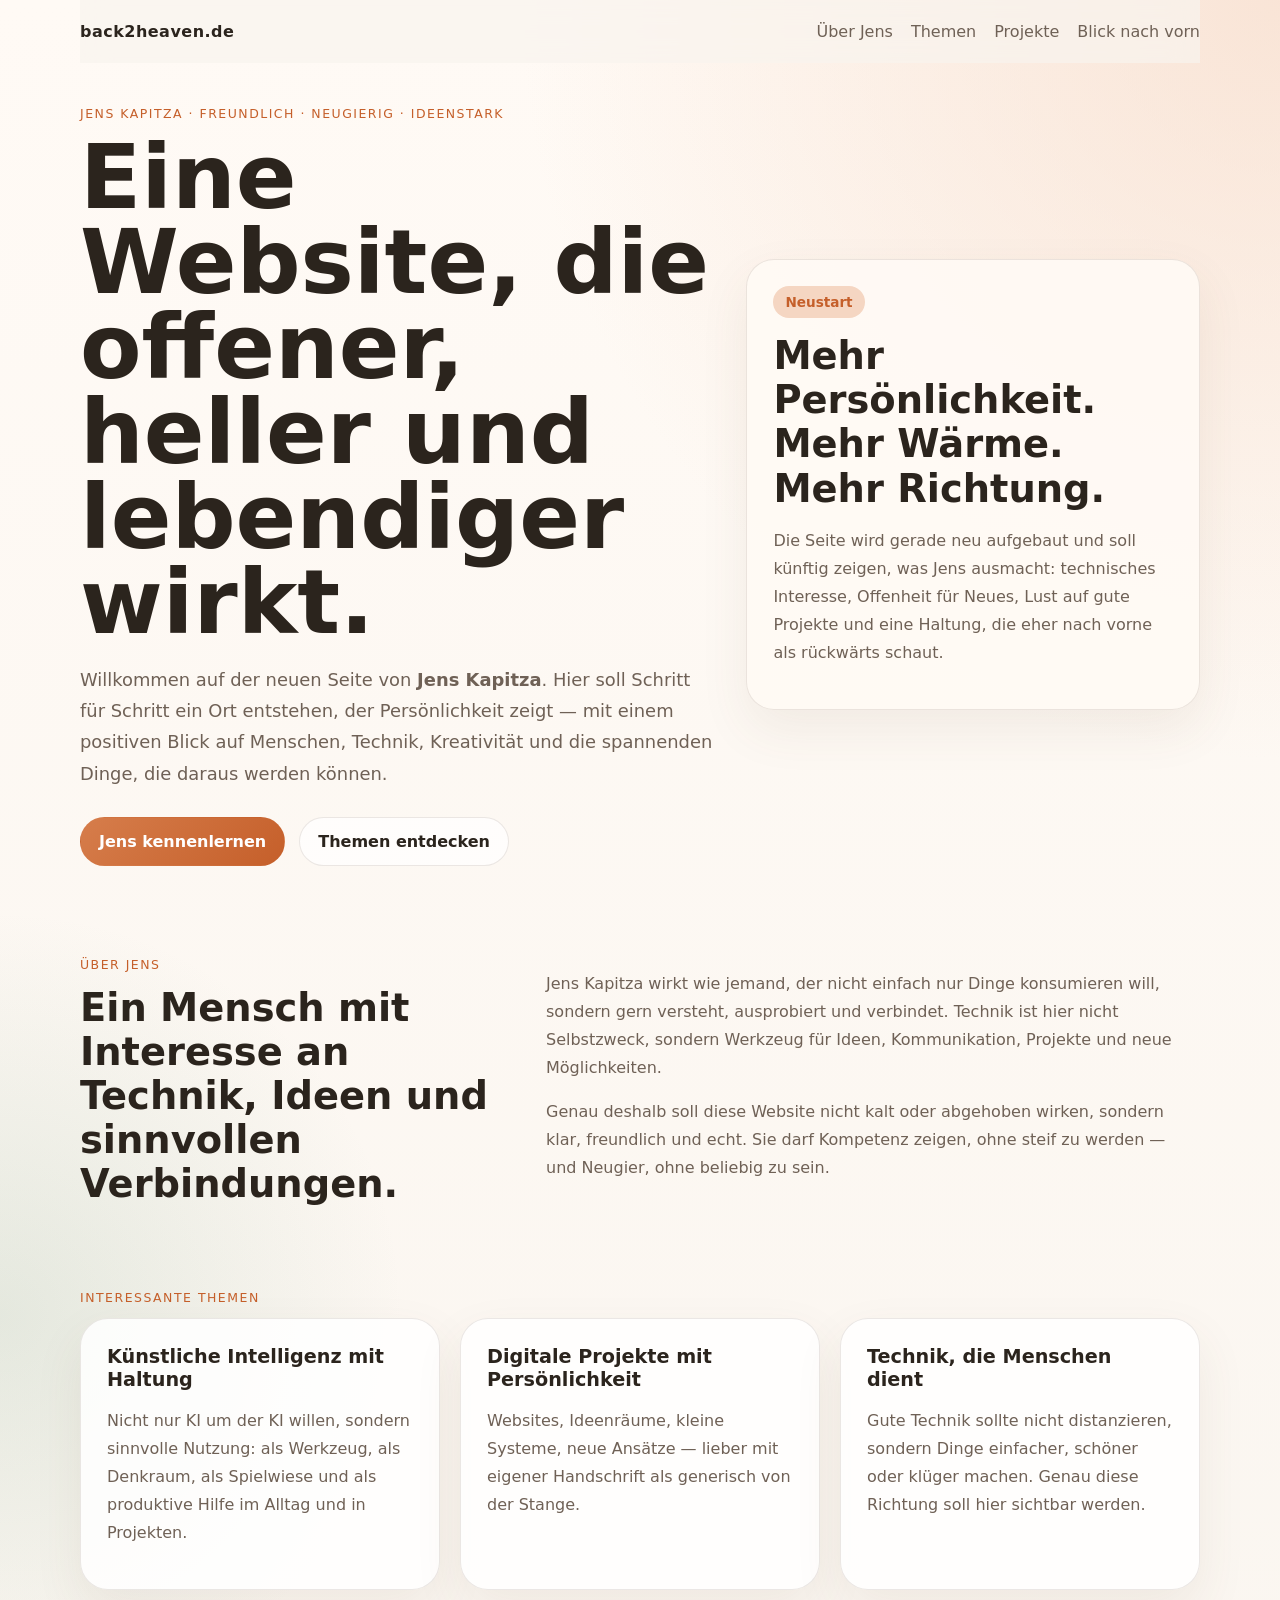
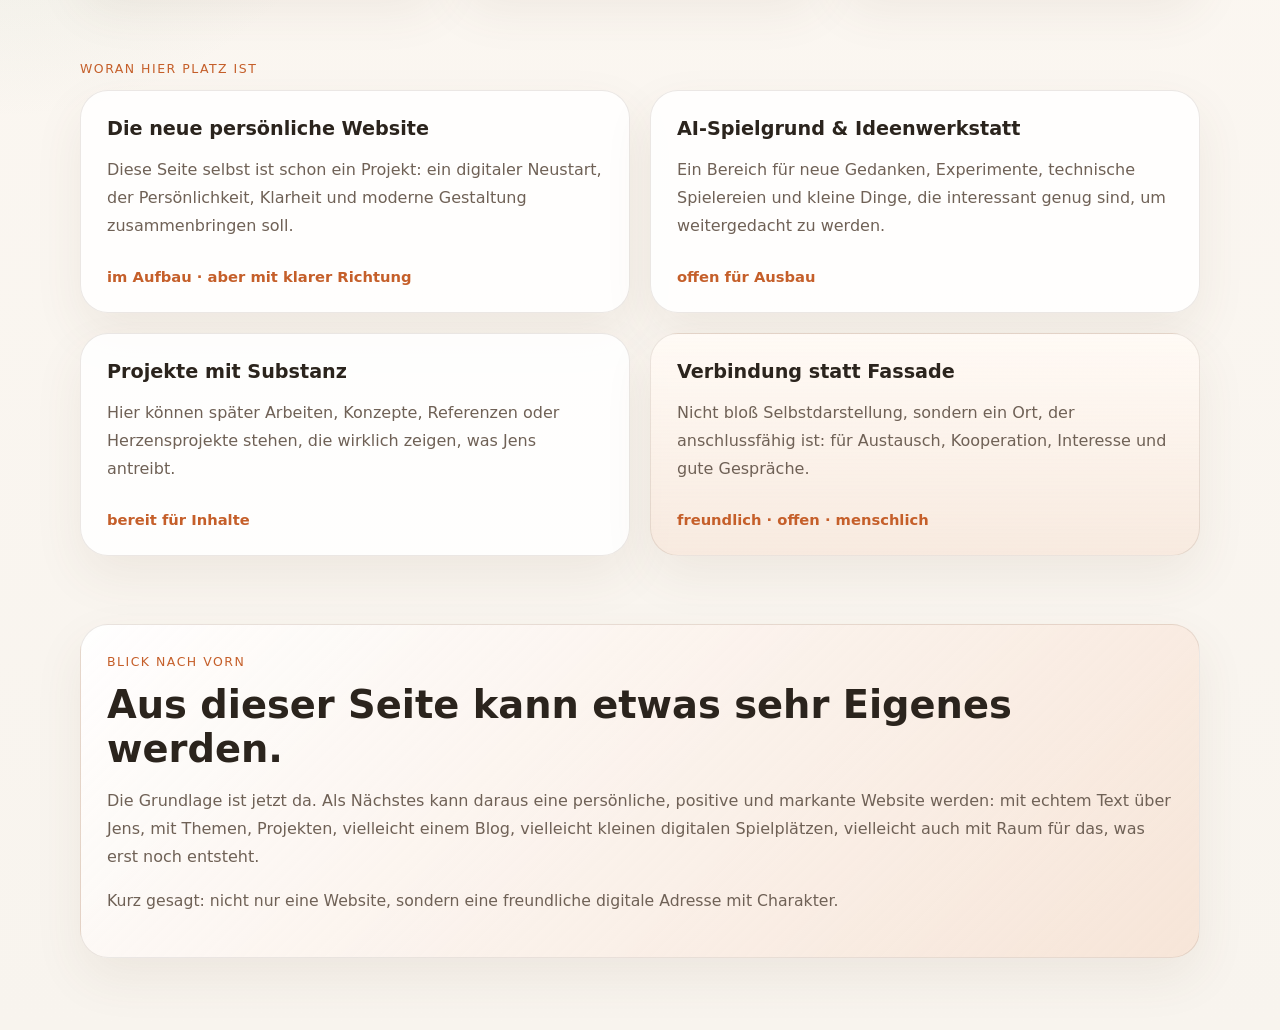
==== index.html @ 02721ba5 "Refine homepage with brighter personal design" ====
<!doctype html>
<html lang="de">
  <head>
    <meta charset="utf-8" />
    <meta name="viewport" content="width=device-width, initial-scale=1" />
    <title>back2heaven.de — Jens Kapitza</title>
    <meta name="description" content="Jens Kapitza — offen für Technik, Menschen, Ideen und Projekte mit Substanz. Eine helle, freundliche neue Website im Aufbau." />
    <meta name="theme-color" content="#f8f4ee" />
    <link rel="stylesheet" href="./styles.css" />
  </head>
  <body>
    <header class="site-header container">
      <a class="brand" href="#top">back2heaven.de</a>
      <nav>
        <a href="#about">Über Jens</a>
        <a href="#topics">Themen</a>
        <a href="#projects">Projekte</a>
        <a href="#vision">Blick nach vorn</a>
      </nav>
    </header>

    <main id="top">
      <section class="hero container">
        <div class="hero-copy">
          <p class="eyebrow">Jens Kapitza · freundlich · neugierig · ideenstark</p>
          <h1>Eine Website, die offener, heller und lebendiger wirkt.</h1>
          <p class="lead">
            Willkommen auf der neuen Seite von <strong>Jens Kapitza</strong>. Hier soll Schritt für Schritt
            ein Ort entstehen, der Persönlichkeit zeigt — mit einem positiven Blick auf Menschen,
            Technik, Kreativität und die spannenden Dinge, die daraus werden können.
          </p>
          <div class="actions">
            <a class="button primary" href="#about">Jens kennenlernen</a>
            <a class="button secondary" href="#topics">Themen entdecken</a>
          </div>
        </div>

        <aside class="hero-card panel">
          <span class="badge">Neustart</span>
          <h2>Mehr Persönlichkeit. Mehr Wärme. Mehr Richtung.</h2>
          <p>
            Die Seite wird gerade neu aufgebaut und soll künftig zeigen, was Jens ausmacht:
            technisches Interesse, Offenheit für Neues, Lust auf gute Projekte und eine Haltung,
            die eher nach vorne als rückwärts schaut.
          </p>
        </aside>
      </section>

      <section id="about" class="container section two-col intro">
        <div>
          <p class="section-label">Über Jens</p>
          <h2>Ein Mensch mit Interesse an Technik, Ideen und sinnvollen Verbindungen.</h2>
        </div>
        <div>
          <p>
            Jens Kapitza wirkt wie jemand, der nicht einfach nur Dinge konsumieren will, sondern gern versteht,
            ausprobiert und verbindet. Technik ist hier nicht Selbstzweck, sondern Werkzeug für Ideen,
            Kommunikation, Projekte und neue Möglichkeiten.
          </p>
          <p>
            Genau deshalb soll diese Website nicht kalt oder abgehoben wirken, sondern klar, freundlich und echt.
            Sie darf Kompetenz zeigen, ohne steif zu werden — und Neugier, ohne beliebig zu sein.
          </p>
        </div>
      </section>

      <section id="topics" class="container section">
        <p class="section-label">Interessante Themen</p>
        <div class="grid cards-3">
          <article class="panel">
            <h3>Künstliche Intelligenz mit Haltung</h3>
            <p>
              Nicht nur KI um der KI willen, sondern sinnvolle Nutzung: als Werkzeug, als Denkraum,
              als Spielwiese und als produktive Hilfe im Alltag und in Projekten.
            </p>
          </article>
          <article class="panel">
            <h3>Digitale Projekte mit Persönlichkeit</h3>
            <p>
              Websites, Ideenräume, kleine Systeme, neue Ansätze — lieber mit eigener Handschrift
              als generisch von der Stange.
            </p>
          </article>
          <article class="panel">
            <h3>Technik, die Menschen dient</h3>
            <p>
              Gute Technik sollte nicht distanzieren, sondern Dinge einfacher, schöner oder klüger machen.
              Genau diese Richtung soll hier sichtbar werden.
            </p>
          </article>
        </div>
      </section>

      <section id="projects" class="container section">
        <p class="section-label">Woran hier Platz ist</p>
        <div class="grid cards-2">
          <article class="panel project">
            <h3>Die neue persönliche Website</h3>
            <p>
              Diese Seite selbst ist schon ein Projekt: ein digitaler Neustart, der Persönlichkeit,
              Klarheit und moderne Gestaltung zusammenbringen soll.
            </p>
            <span class="meta">im Aufbau · aber mit klarer Richtung</span>
          </article>
          <article class="panel project">
            <h3>AI-Spielgrund & Ideenwerkstatt</h3>
            <p>
              Ein Bereich für neue Gedanken, Experimente, technische Spielereien und kleine Dinge,
              die interessant genug sind, um weitergedacht zu werden.
            </p>
            <span class="meta">offen für Ausbau</span>
          </article>
          <article class="panel project">
            <h3>Projekte mit Substanz</h3>
            <p>
              Hier können später Arbeiten, Konzepte, Referenzen oder Herzensprojekte stehen,
              die wirklich zeigen, was Jens antreibt.
            </p>
            <span class="meta">bereit für Inhalte</span>
          </article>
          <article class="panel project warm">
            <h3>Verbindung statt Fassade</h3>
            <p>
              Nicht bloß Selbstdarstellung, sondern ein Ort, der anschlussfähig ist: für Austausch,
              Kooperation, Interesse und gute Gespräche.
            </p>
            <span class="meta">freundlich · offen · menschlich</span>
          </article>
        </div>
      </section>

      <section id="vision" class="container section vision">
        <div class="panel spotlight">
          <p class="section-label">Blick nach vorn</p>
          <h2>Aus dieser Seite kann etwas sehr Eigenes werden.</h2>
          <p>
            Die Grundlage ist jetzt da. Als Nächstes kann daraus eine persönliche, positive und markante Website werden:
            mit echtem Text über Jens, mit Themen, Projekten, vielleicht einem Blog, vielleicht kleinen digitalen Spielplätzen,
            vielleicht auch mit Raum für das, was erst noch entsteht.
          </p>
          <p class="small">
            Kurz gesagt: nicht nur eine Website, sondern eine freundliche digitale Adresse mit Charakter.
          </p>
        </div>
      </section>
    </main>
  </body>
</html>
---- styles.css ----
:root {
  --bg: #f8f4ee;
  --bg-soft: #fffaf5;
  --panel: rgba(255, 255, 255, 0.86);
  --panel-soft: rgba(255, 250, 245, 0.92);
  --text: #2b241d;
  --muted: #6f6156;
  --line: rgba(92, 70, 53, 0.12);
  --accent: #d67d4b;
  --accent-strong: #c55f2a;
  --accent-soft: #f5d6c2;
  --green: #7ca486;
  --shadow: 0 20px 50px rgba(100, 72, 47, 0.08);
}
* { box-sizing: border-box; }
html { scroll-behavior: smooth; }
body {
  margin: 0;
  font-family: Inter, system-ui, -apple-system, BlinkMacSystemFont, "Segoe UI", sans-serif;
  color: var(--text);
  background:
    radial-gradient(circle at top right, rgba(245,214,194,0.6), transparent 26%),
    radial-gradient(circle at left center, rgba(124,164,134,0.18), transparent 22%),
    linear-gradient(180deg, var(--bg-soft), var(--bg));
}
a { color: inherit; text-decoration: none; }
.container {
  width: min(1120px, calc(100% - 32px));
  margin: 0 auto;
}
.site-header {
  position: sticky;
  top: 0;
  z-index: 20;
  display: flex;
  align-items: center;
  justify-content: space-between;
  gap: 18px;
  padding: 22px 0;
  backdrop-filter: blur(14px);
  background: rgba(248,244,238,0.7);
}
.brand {
  font-weight: 800;
  letter-spacing: 0.03em;
}
.site-header nav {
  display: flex;
  gap: 18px;
  color: var(--muted);
  flex-wrap: wrap;
}
.hero {
  display: grid;
  grid-template-columns: 1.2fr 0.85fr;
  gap: 26px;
  align-items: center;
  min-height: calc(92vh - 80px);
  padding: 40px 0 40px;
}
.eyebrow, .section-label {
  margin: 0 0 10px;
  text-transform: uppercase;
  letter-spacing: 0.12em;
  font-size: 0.78rem;
  color: var(--accent-strong);
}
h1 {
  margin: 0 0 18px;
  font-size: clamp(2.8rem, 7vw, 5.8rem);
  line-height: 0.95;
  max-width: 11ch;
}
h2 {
  margin: 0 0 12px;
  font-size: clamp(1.7rem, 3vw, 2.5rem);
  line-height: 1.15;
}
h3 {
  margin-top: 0;
  margin-bottom: 10px;
  font-size: 1.2rem;
}
p, li, .lead { color: var(--muted); line-height: 1.75; }
.lead {
  font-size: 1.12rem;
  max-width: 62ch;
}
.actions {
  display: flex;
  gap: 14px;
  flex-wrap: wrap;
  margin-top: 28px;
}
.button {
  display: inline-flex;
  align-items: center;
  justify-content: center;
  padding: 14px 18px;
  border-radius: 999px;
  font-weight: 700;
  border: 1px solid var(--line);
}
.button.primary {
  background: linear-gradient(135deg, var(--accent), var(--accent-strong));
  color: #fff;
  border-color: transparent;
}
.button.secondary {
  background: rgba(255,255,255,0.7);
}
.panel {
  background: var(--panel);
  border: 1px solid var(--line);
  border-radius: 28px;
  padding: 26px;
  box-shadow: var(--shadow);
}
.hero-card { background: var(--panel-soft); }
.badge {
  display: inline-block;
  margin-bottom: 16px;
  padding: 8px 12px;
  border-radius: 999px;
  background: var(--accent-soft);
  color: var(--accent-strong);
  font-size: 0.85rem;
  font-weight: 700;
}
.section { padding: 48px 0 20px; }
.two-col {
  display: grid;
  grid-template-columns: 0.8fr 1.2fr;
  gap: 30px;
}
.grid { display: grid; gap: 20px; }
.cards-3 { grid-template-columns: repeat(3, minmax(0, 1fr)); }
.cards-2 { grid-template-columns: repeat(2, minmax(0, 1fr)); }
.project.warm {
  background: linear-gradient(180deg, rgba(255,250,245,0.98), rgba(245,214,194,0.35));
}
.meta {
  display: inline-block;
  margin-top: 12px;
  color: var(--accent-strong);
  font-size: 0.92rem;
  font-weight: 600;
}
.spotlight {
  background: linear-gradient(135deg, rgba(255,255,255,0.92), rgba(245,214,194,0.5));
}
.small { font-size: 0.98rem; }
.vision { padding-bottom: 72px; }
@media (max-width: 900px) {
  .hero, .two-col, .cards-3, .cards-2 { grid-template-columns: 1fr; }
  h1 { max-width: none; }
  .site-header { position: static; }
}
@media (max-width: 560px) {
  .panel { padding: 20px; border-radius: 22px; }
  .container { width: min(1120px, calc(100% - 20px)); }
}
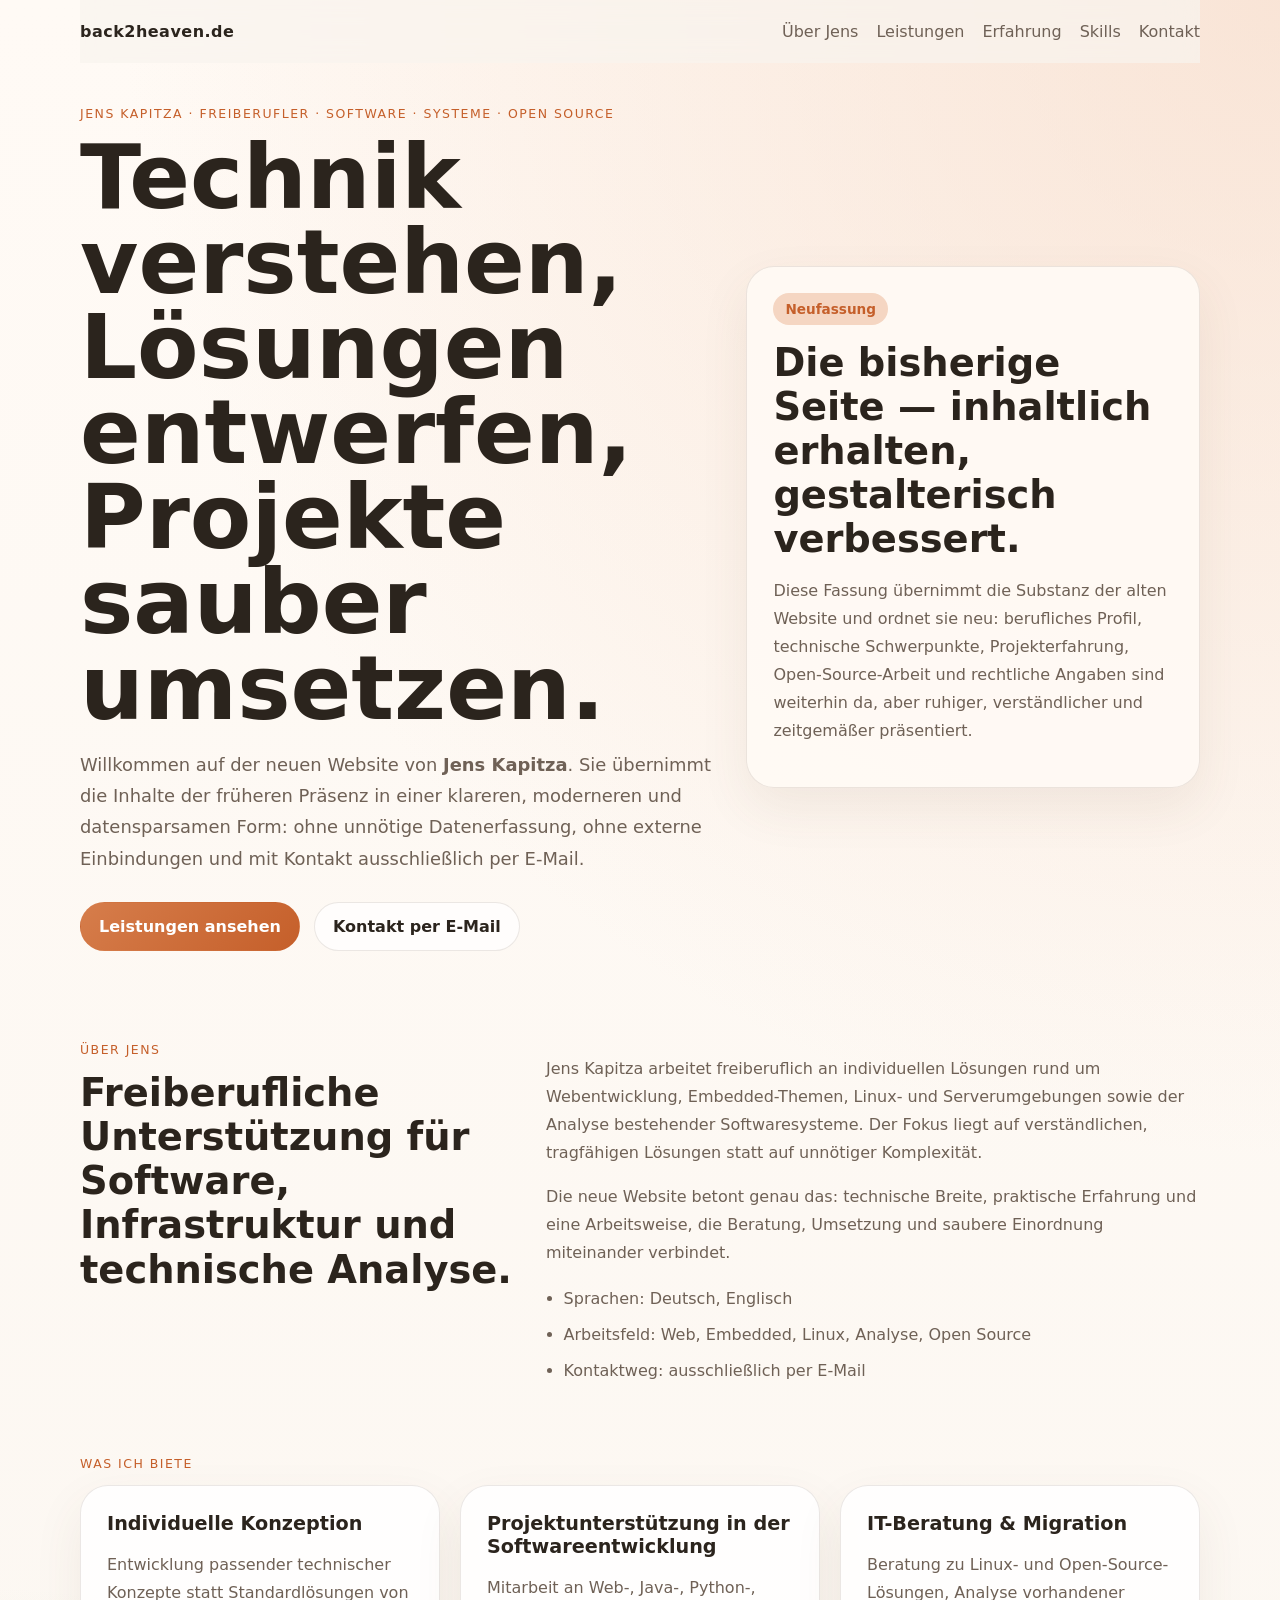
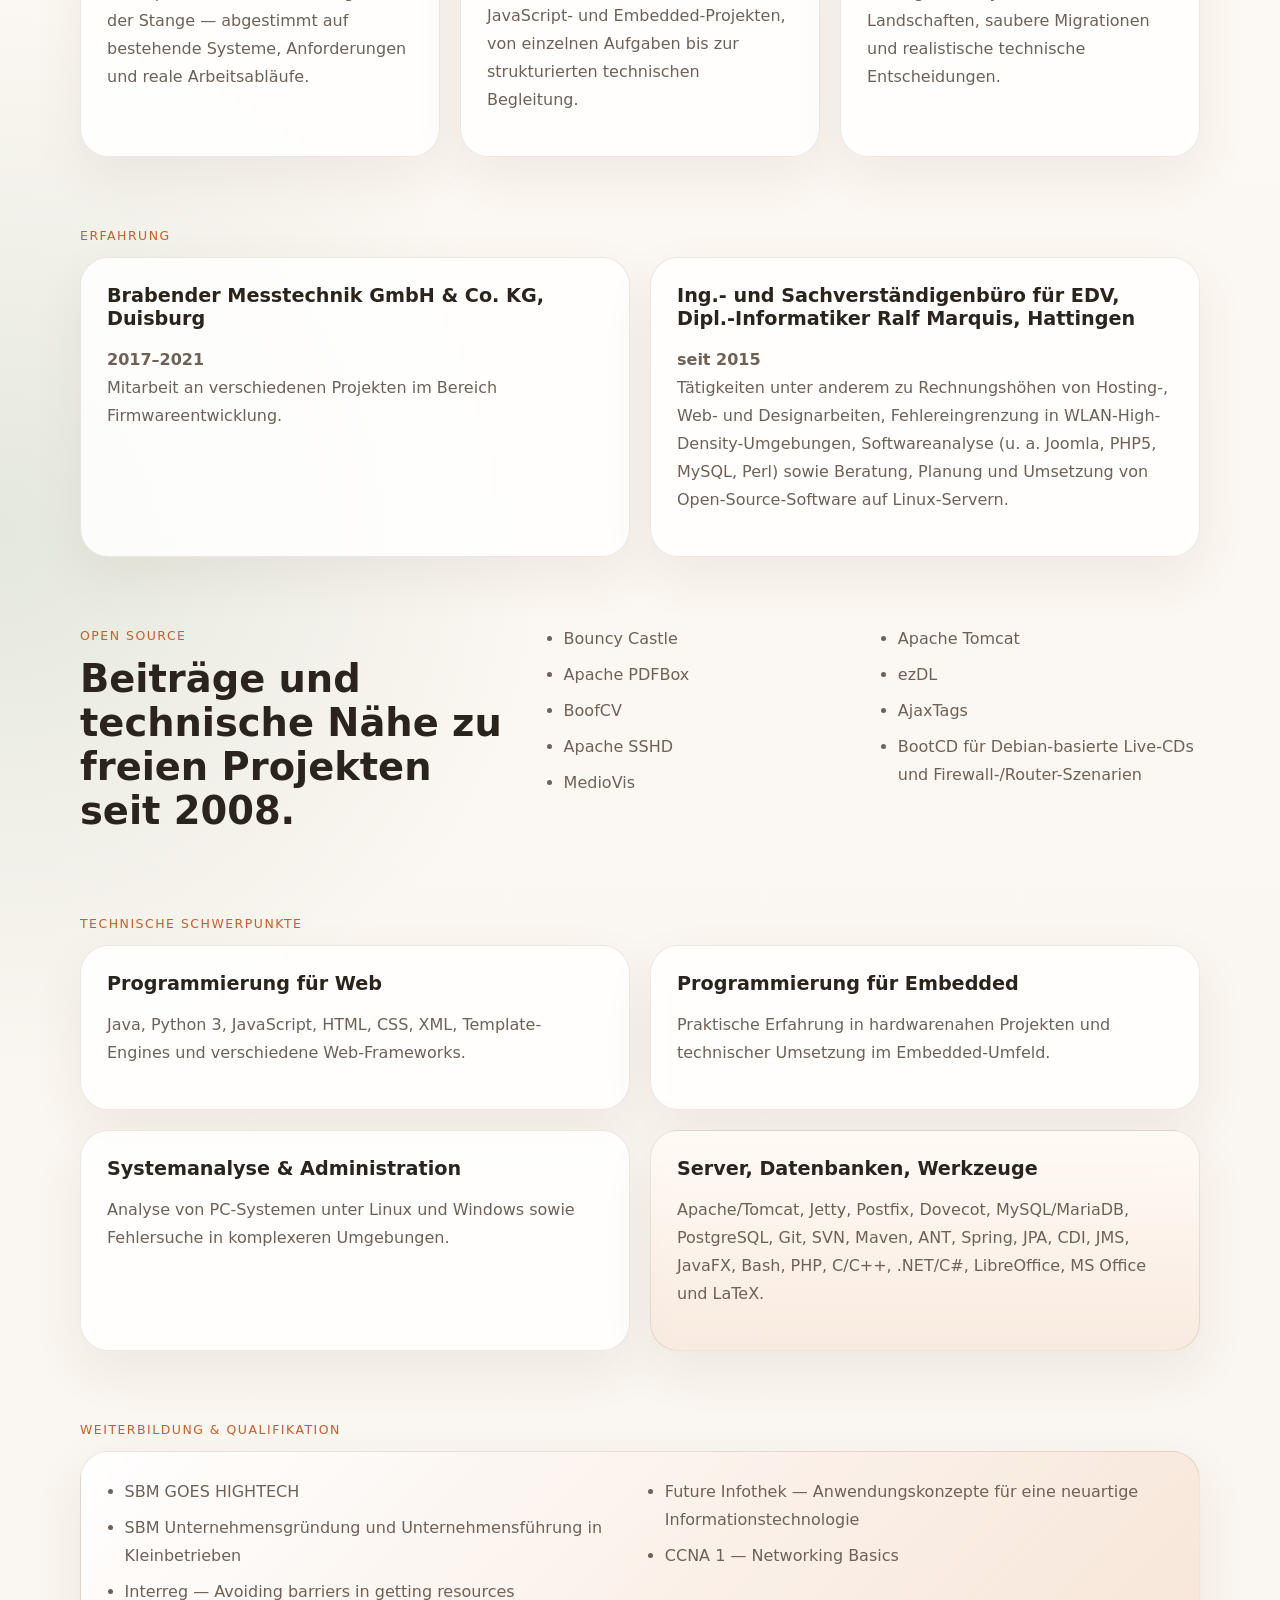
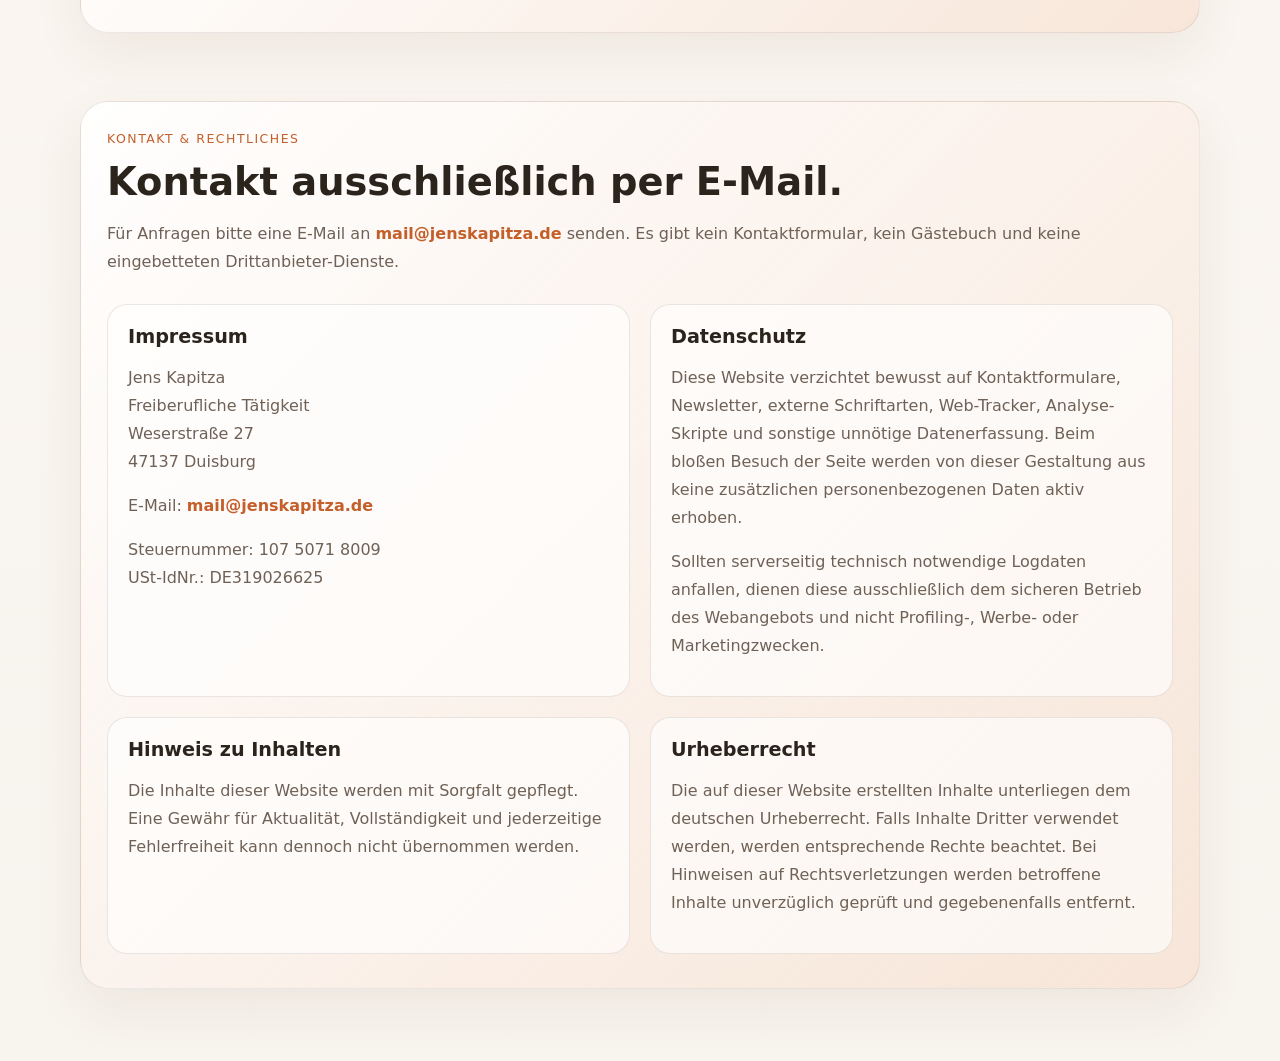
==== commit adfe88fd: "Integrate legacy homepage content into new landing page" ====
--- a/index.html
+++ b/index.html
@@ -4,7 +4,7 @@
     <meta charset="utf-8" />
     <meta name="viewport" content="width=device-width, initial-scale=1" />
     <title>back2heaven.de — Jens Kapitza</title>
-    <meta name="description" content="Jens Kapitza — offen für Technik, Menschen, Ideen und Projekte mit Substanz. Eine helle, freundliche neue Website im Aufbau." />
+    <meta name="description" content="Jens Kapitza — freiberufliche Unterstützung für Webentwicklung, Embedded-Projekte, IT-Beratung, Open-Source und Systemanalyse. Kontakt ausschließlich per E-Mail." />
     <meta name="theme-color" content="#f8f4ee" />
     <link rel="stylesheet" href="./styles.css" />
   </head>
@@ -13,35 +13,36 @@
       <a class="brand" href="#top">back2heaven.de</a>
       <nav>
         <a href="#about">Über Jens</a>
-        <a href="#topics">Themen</a>
-        <a href="#projects">Projekte</a>
-        <a href="#vision">Blick nach vorn</a>
+        <a href="#services">Leistungen</a>
+        <a href="#experience">Erfahrung</a>
+        <a href="#skills">Skills</a>
+        <a href="#contact">Kontakt</a>
       </nav>
     </header>
 
     <main id="top">
       <section class="hero container">
         <div class="hero-copy">
-          <p class="eyebrow">Jens Kapitza · freundlich · neugierig · ideenstark</p>
-          <h1>Eine Website, die offener, heller und lebendiger wirkt.</h1>
+          <p class="eyebrow">Jens Kapitza · Freiberufler · Software · Systeme · Open Source</p>
+          <h1>Technik verstehen, Lösungen entwerfen, Projekte sauber umsetzen.</h1>
           <p class="lead">
-            Willkommen auf der neuen Seite von <strong>Jens Kapitza</strong>. Hier soll Schritt für Schritt
-            ein Ort entstehen, der Persönlichkeit zeigt — mit einem positiven Blick auf Menschen,
-            Technik, Kreativität und die spannenden Dinge, die daraus werden können.
+            Willkommen auf der neuen Website von <strong>Jens Kapitza</strong>. Sie übernimmt die Inhalte der früheren
+            Präsenz in einer klareren, moderneren und datensparsamen Form: ohne unnötige Datenerfassung,
+            ohne externe Einbindungen und mit Kontakt ausschließlich per E-Mail.
           </p>
           <div class="actions">
-            <a class="button primary" href="#about">Jens kennenlernen</a>
-            <a class="button secondary" href="#topics">Themen entdecken</a>
+            <a class="button primary" href="#services">Leistungen ansehen</a>
+            <a class="button secondary" href="#contact">Kontakt per E-Mail</a>
           </div>
         </div>
 
         <aside class="hero-card panel">
-          <span class="badge">Neustart</span>
-          <h2>Mehr Persönlichkeit. Mehr Wärme. Mehr Richtung.</h2>
-          <p>
-            Die Seite wird gerade neu aufgebaut und soll künftig zeigen, was Jens ausmacht:
-            technisches Interesse, Offenheit für Neues, Lust auf gute Projekte und eine Haltung,
-            die eher nach vorne als rückwärts schaut.
+          <span class="badge">Neufassung</span>
+          <h2>Die bisherige Seite — inhaltlich erhalten, gestalterisch verbessert.</h2>
+          <p>
+            Diese Fassung übernimmt die Substanz der alten Website und ordnet sie neu: berufliches Profil,
+            technische Schwerpunkte, Projekterfahrung, Open-Source-Arbeit und rechtliche Angaben sind weiterhin da,
+            aber ruhiger, verständlicher und zeitgemäßer präsentiert.
           </p>
         </aside>
       </section>
@@ -49,98 +50,190 @@
       <section id="about" class="container section two-col intro">
         <div>
           <p class="section-label">Über Jens</p>
-          <h2>Ein Mensch mit Interesse an Technik, Ideen und sinnvollen Verbindungen.</h2>
-        </div>
-        <div>
-          <p>
-            Jens Kapitza wirkt wie jemand, der nicht einfach nur Dinge konsumieren will, sondern gern versteht,
-            ausprobiert und verbindet. Technik ist hier nicht Selbstzweck, sondern Werkzeug für Ideen,
-            Kommunikation, Projekte und neue Möglichkeiten.
-          </p>
-          <p>
-            Genau deshalb soll diese Website nicht kalt oder abgehoben wirken, sondern klar, freundlich und echt.
-            Sie darf Kompetenz zeigen, ohne steif zu werden — und Neugier, ohne beliebig zu sein.
-          </p>
-        </div>
-      </section>
-
-      <section id="topics" class="container section">
-        <p class="section-label">Interessante Themen</p>
+          <h2>Freiberufliche Unterstützung für Software, Infrastruktur und technische Analyse.</h2>
+        </div>
+        <div>
+          <p>
+            Jens Kapitza arbeitet freiberuflich an individuellen Lösungen rund um Webentwicklung,
+            Embedded-Themen, Linux- und Serverumgebungen sowie der Analyse bestehender Softwaresysteme.
+            Der Fokus liegt auf verständlichen, tragfähigen Lösungen statt auf unnötiger Komplexität.
+          </p>
+          <p>
+            Die neue Website betont genau das: technische Breite, praktische Erfahrung und eine Arbeitsweise,
+            die Beratung, Umsetzung und saubere Einordnung miteinander verbindet.
+          </p>
+          <ul class="plain-list facts">
+            <li>Sprachen: Deutsch, Englisch</li>
+            <li>Arbeitsfeld: Web, Embedded, Linux, Analyse, Open Source</li>
+            <li>Kontaktweg: ausschließlich per E-Mail</li>
+          </ul>
+        </div>
+      </section>
+
+      <section id="services" class="container section">
+        <p class="section-label">Was ich biete</p>
         <div class="grid cards-3">
           <article class="panel">
-            <h3>Künstliche Intelligenz mit Haltung</h3>
-            <p>
-              Nicht nur KI um der KI willen, sondern sinnvolle Nutzung: als Werkzeug, als Denkraum,
-              als Spielwiese und als produktive Hilfe im Alltag und in Projekten.
+            <h3>Individuelle Konzeption</h3>
+            <p>
+              Entwicklung passender technischer Konzepte statt Standardlösungen von der Stange — abgestimmt
+              auf bestehende Systeme, Anforderungen und reale Arbeitsabläufe.
             </p>
           </article>
           <article class="panel">
-            <h3>Digitale Projekte mit Persönlichkeit</h3>
-            <p>
-              Websites, Ideenräume, kleine Systeme, neue Ansätze — lieber mit eigener Handschrift
-              als generisch von der Stange.
+            <h3>Projektunterstützung in der Softwareentwicklung</h3>
+            <p>
+              Mitarbeit an Web-, Java-, Python-, JavaScript- und Embedded-Projekten,
+              von einzelnen Aufgaben bis zur strukturierten technischen Begleitung.
             </p>
           </article>
           <article class="panel">
-            <h3>Technik, die Menschen dient</h3>
-            <p>
-              Gute Technik sollte nicht distanzieren, sondern Dinge einfacher, schöner oder klüger machen.
-              Genau diese Richtung soll hier sichtbar werden.
-            </p>
-          </article>
-        </div>
-      </section>
-
-      <section id="projects" class="container section">
-        <p class="section-label">Woran hier Platz ist</p>
+            <h3>IT-Beratung & Migration</h3>
+            <p>
+              Beratung zu Linux- und Open-Source-Lösungen, Analyse vorhandener Landschaften,
+              saubere Migrationen und realistische technische Entscheidungen.
+            </p>
+          </article>
+        </div>
+      </section>
+
+      <section id="experience" class="container section">
+        <p class="section-label">Erfahrung</p>
+        <div class="grid cards-2 timeline-grid">
+          <article class="panel project">
+            <h3>Brabender Messtechnik GmbH &amp; Co. KG, Duisburg</h3>
+            <p>
+              <strong>2017–2021</strong><br />
+              Mitarbeit an verschiedenen Projekten im Bereich Firmwareentwicklung.
+            </p>
+          </article>
+          <article class="panel project">
+            <h3>Ing.- und Sachverständigenbüro für EDV, Dipl.-Informatiker Ralf Marquis, Hattingen</h3>
+            <p>
+              <strong>seit 2015</strong><br />
+              Tätigkeiten unter anderem zu Rechnungshöhen von Hosting-, Web- und Designarbeiten,
+              Fehlereingrenzung in WLAN-High-Density-Umgebungen, Softwareanalyse
+              (u. a. Joomla, PHP5, MySQL, Perl) sowie Beratung, Planung und Umsetzung von Open-Source-Software auf Linux-Servern.
+            </p>
+          </article>
+        </div>
+      </section>
+
+      <section id="opensource" class="container section two-col">
+        <div>
+          <p class="section-label">Open Source</p>
+          <h2>Beiträge und technische Nähe zu freien Projekten seit 2008.</h2>
+        </div>
+        <div>
+          <ul class="plain-list columns">
+            <li>Bouncy Castle</li>
+            <li>Apache PDFBox</li>
+            <li>BoofCV</li>
+            <li>Apache SSHD</li>
+            <li>MedioVis</li>
+            <li>Apache Tomcat</li>
+            <li>ezDL</li>
+            <li>AjaxTags</li>
+            <li>BootCD für Debian-basierte Live-CDs und Firewall-/Router-Szenarien</li>
+          </ul>
+        </div>
+      </section>
+
+      <section id="skills" class="container section">
+        <p class="section-label">Technische Schwerpunkte</p>
         <div class="grid cards-2">
           <article class="panel project">
-            <h3>Die neue persönliche Website</h3>
-            <p>
-              Diese Seite selbst ist schon ein Projekt: ein digitaler Neustart, der Persönlichkeit,
-              Klarheit und moderne Gestaltung zusammenbringen soll.
-            </p>
-            <span class="meta">im Aufbau · aber mit klarer Richtung</span>
-          </article>
-          <article class="panel project">
-            <h3>AI-Spielgrund & Ideenwerkstatt</h3>
-            <p>
-              Ein Bereich für neue Gedanken, Experimente, technische Spielereien und kleine Dinge,
-              die interessant genug sind, um weitergedacht zu werden.
-            </p>
-            <span class="meta">offen für Ausbau</span>
-          </article>
-          <article class="panel project">
-            <h3>Projekte mit Substanz</h3>
-            <p>
-              Hier können später Arbeiten, Konzepte, Referenzen oder Herzensprojekte stehen,
-              die wirklich zeigen, was Jens antreibt.
-            </p>
-            <span class="meta">bereit für Inhalte</span>
+            <h3>Programmierung für Web</h3>
+            <p>Java, Python 3, JavaScript, HTML, CSS, XML, Template-Engines und verschiedene Web-Frameworks.</p>
+          </article>
+          <article class="panel project">
+            <h3>Programmierung für Embedded</h3>
+            <p>Praktische Erfahrung in hardwarenahen Projekten und technischer Umsetzung im Embedded-Umfeld.</p>
+          </article>
+          <article class="panel project">
+            <h3>Systemanalyse & Administration</h3>
+            <p>Analyse von PC-Systemen unter Linux und Windows sowie Fehlersuche in komplexeren Umgebungen.</p>
           </article>
           <article class="panel project warm">
-            <h3>Verbindung statt Fassade</h3>
-            <p>
-              Nicht bloß Selbstdarstellung, sondern ein Ort, der anschlussfähig ist: für Austausch,
-              Kooperation, Interesse und gute Gespräche.
-            </p>
-            <span class="meta">freundlich · offen · menschlich</span>
-          </article>
-        </div>
-      </section>
-
-      <section id="vision" class="container section vision">
+            <h3>Server, Datenbanken, Werkzeuge</h3>
+            <p>
+              Apache/Tomcat, Jetty, Postfix, Dovecot, MySQL/MariaDB, PostgreSQL, Git, SVN, Maven, ANT,
+              Spring, JPA, CDI, JMS, JavaFX, Bash, PHP, C/C++, .NET/C#, LibreOffice, MS Office und LaTeX.
+            </p>
+          </article>
+        </div>
+      </section>
+
+      <section id="education" class="container section">
+        <p class="section-label">Weiterbildung & Qualifikation</p>
         <div class="panel spotlight">
-          <p class="section-label">Blick nach vorn</p>
-          <h2>Aus dieser Seite kann etwas sehr Eigenes werden.</h2>
-          <p>
-            Die Grundlage ist jetzt da. Als Nächstes kann daraus eine persönliche, positive und markante Website werden:
-            mit echtem Text über Jens, mit Themen, Projekten, vielleicht einem Blog, vielleicht kleinen digitalen Spielplätzen,
-            vielleicht auch mit Raum für das, was erst noch entsteht.
-          </p>
-          <p class="small">
-            Kurz gesagt: nicht nur eine Website, sondern eine freundliche digitale Adresse mit Charakter.
-          </p>
+          <ul class="plain-list training-list">
+            <li>SBM GOES HIGHTECH</li>
+            <li>SBM Unternehmensgründung und Unternehmensführung in Kleinbetrieben</li>
+            <li>Interreg — Avoiding barriers in getting resources</li>
+            <li>Future Infothek — Anwendungskonzepte für eine neuartige Informationstechnologie</li>
+            <li>CCNA 1 — Networking Basics</li>
+          </ul>
+        </div>
+      </section>
+
+      <section id="contact" class="container section vision">
+        <div class="panel spotlight legal-panel">
+          <p class="section-label">Kontakt & Rechtliches</p>
+          <h2>Kontakt ausschließlich per E-Mail.</h2>
+          <p>
+            Für Anfragen bitte eine E-Mail an <a class="mail-link" href="mailto:mail@jenskapitza.de">mail@jenskapitza.de</a> senden.
+            Es gibt kein Kontaktformular, kein Gästebuch und keine eingebetteten Drittanbieter-Dienste.
+          </p>
+
+          <div class="legal-grid">
+            <section>
+              <h3>Impressum</h3>
+              <p>
+                Jens Kapitza<br />
+                Freiberufliche Tätigkeit<br />
+                Weserstraße 27<br />
+                47137 Duisburg
+              </p>
+              <p>
+                E-Mail: <a class="mail-link" href="mailto:mail@jenskapitza.de">mail@jenskapitza.de</a>
+              </p>
+              <p>
+                Steuernummer: 107 5071 8009<br />
+                USt-IdNr.: DE319026625
+              </p>
+            </section>
+
+            <section>
+              <h3>Datenschutz</h3>
+              <p>
+                Diese Website verzichtet bewusst auf Kontaktformulare, Newsletter, externe Schriftarten,
+                Web-Tracker, Analyse-Skripte und sonstige unnötige Datenerfassung. Beim bloßen Besuch der Seite
+                werden von dieser Gestaltung aus keine zusätzlichen personenbezogenen Daten aktiv erhoben.
+              </p>
+              <p>
+                Sollten serverseitig technisch notwendige Logdaten anfallen, dienen diese ausschließlich dem
+                sicheren Betrieb des Webangebots und nicht Profiling-, Werbe- oder Marketingzwecken.
+              </p>
+            </section>
+
+            <section>
+              <h3>Hinweis zu Inhalten</h3>
+              <p>
+                Die Inhalte dieser Website werden mit Sorgfalt gepflegt. Eine Gewähr für Aktualität,
+                Vollständigkeit und jederzeitige Fehlerfreiheit kann dennoch nicht übernommen werden.
+              </p>
+            </section>
+
+            <section>
+              <h3>Urheberrecht</h3>
+              <p>
+                Die auf dieser Website erstellten Inhalte unterliegen dem deutschen Urheberrecht.
+                Falls Inhalte Dritter verwendet werden, werden entsprechende Rechte beachtet.
+                Bei Hinweisen auf Rechtsverletzungen werden betroffene Inhalte unverzüglich geprüft und gegebenenfalls entfernt.
+              </p>
+            </section>
+          </div>
         </div>
       </section>
     </main>
--- a/styles.css
+++ b/styles.css
@@ -82,6 +82,7 @@
   font-size: 1.2rem;
 }
 p, li, .lead { color: var(--muted); line-height: 1.75; }
+li + li { margin-top: 8px; }
 .lead {
   font-size: 1.12rem;
   max-width: 62ch;
@@ -136,6 +137,21 @@
 .grid { display: grid; gap: 20px; }
 .cards-3 { grid-template-columns: repeat(3, minmax(0, 1fr)); }
 .cards-2 { grid-template-columns: repeat(2, minmax(0, 1fr)); }
+.plain-list {
+  margin: 0;
+  padding-left: 1.1rem;
+}
+.facts {
+  margin-top: 18px;
+}
+.columns {
+  columns: 2;
+  column-gap: 32px;
+}
+.columns li,
+.training-list li {
+  break-inside: avoid;
+}
 .project.warm {
   background: linear-gradient(180deg, rgba(255,250,245,0.98), rgba(245,214,194,0.35));
 }
@@ -149,10 +165,35 @@
 .spotlight {
   background: linear-gradient(135deg, rgba(255,255,255,0.92), rgba(245,214,194,0.5));
 }
+.mail-link {
+  color: var(--accent-strong);
+  font-weight: 700;
+}
+.legal-panel {
+  padding-bottom: 34px;
+}
+.legal-grid {
+  display: grid;
+  grid-template-columns: repeat(2, minmax(0, 1fr));
+  gap: 20px;
+  margin-top: 28px;
+}
+.legal-grid section {
+  min-height: 100%;
+  padding: 20px;
+  border-radius: 20px;
+  background: rgba(255,255,255,0.62);
+  border: 1px solid var(--line);
+}
+.training-list {
+  columns: 2;
+  column-gap: 32px;
+}
 .small { font-size: 0.98rem; }
 .vision { padding-bottom: 72px; }
 @media (max-width: 900px) {
-  .hero, .two-col, .cards-3, .cards-2 { grid-template-columns: 1fr; }
+  .hero, .two-col, .cards-3, .cards-2, .legal-grid { grid-template-columns: 1fr; }
+  .columns, .training-list { columns: 1; }
   h1 { max-width: none; }
   .site-header { position: static; }
 }
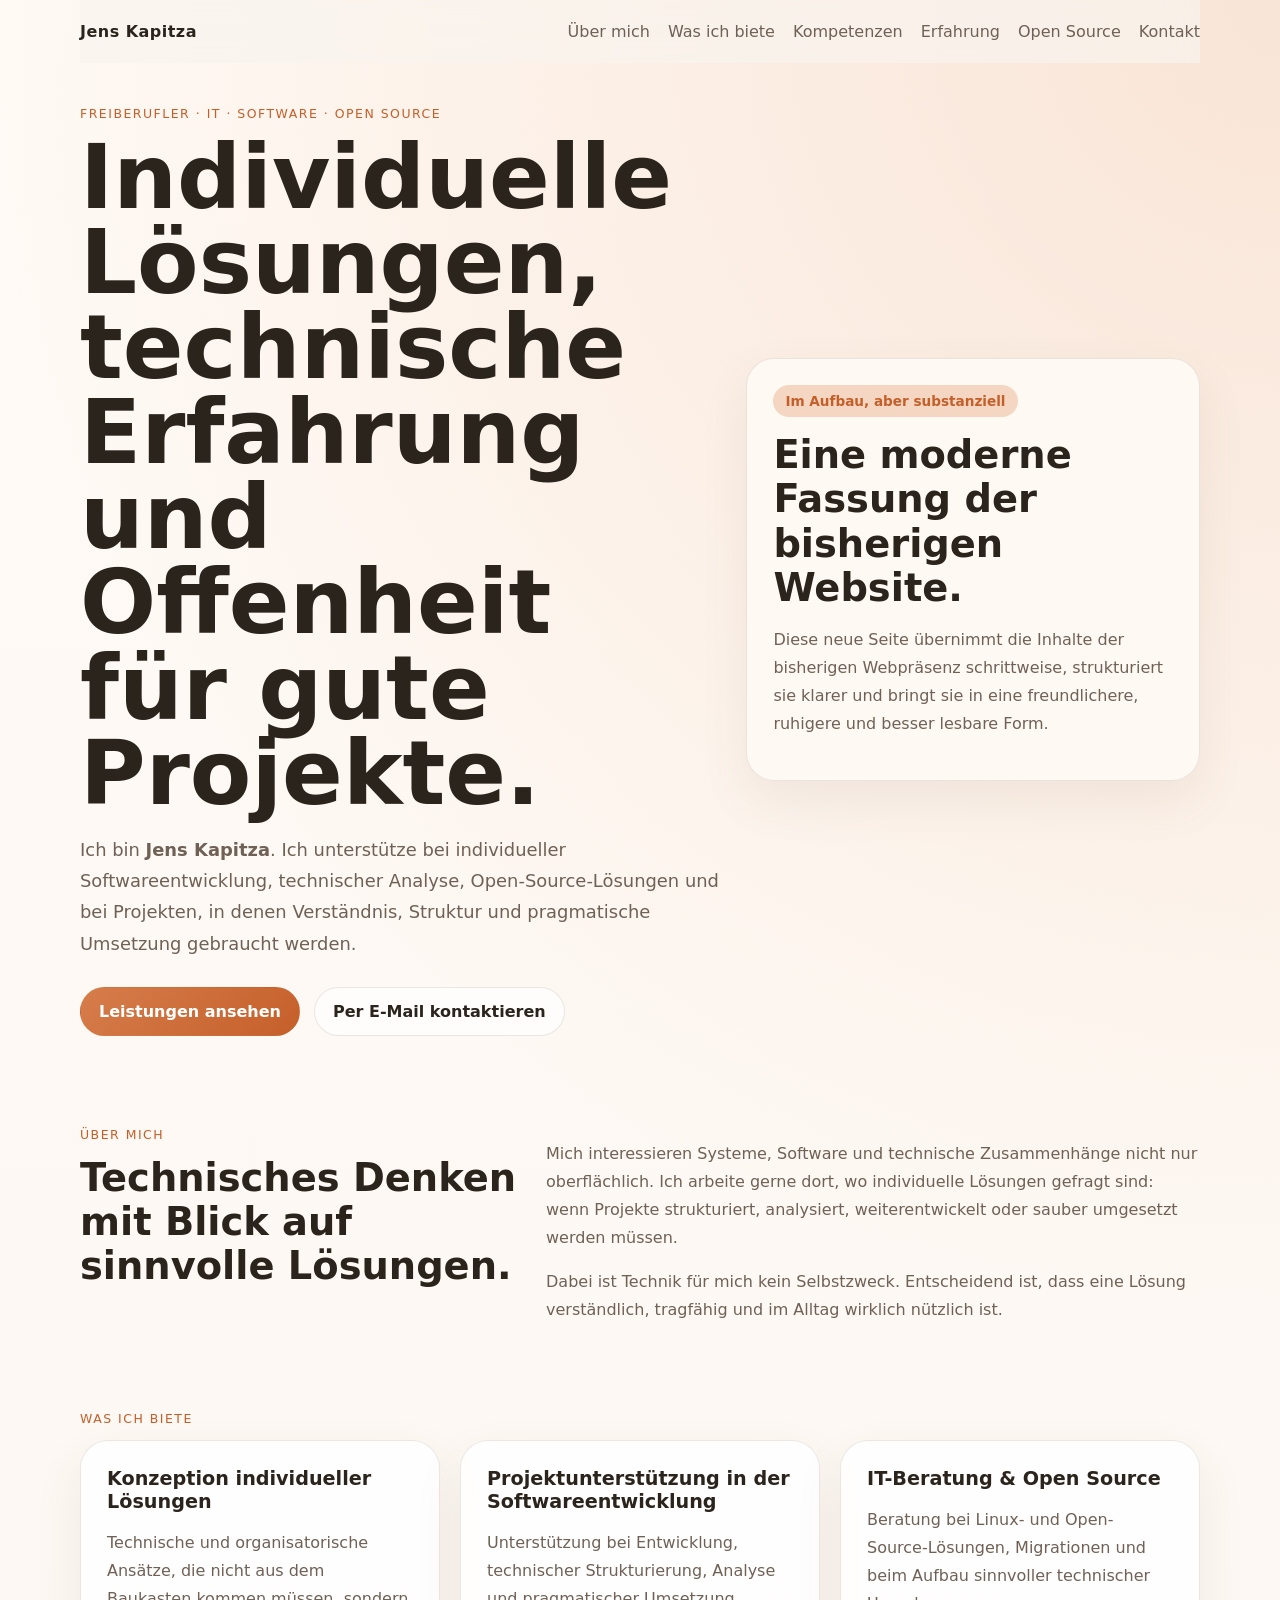
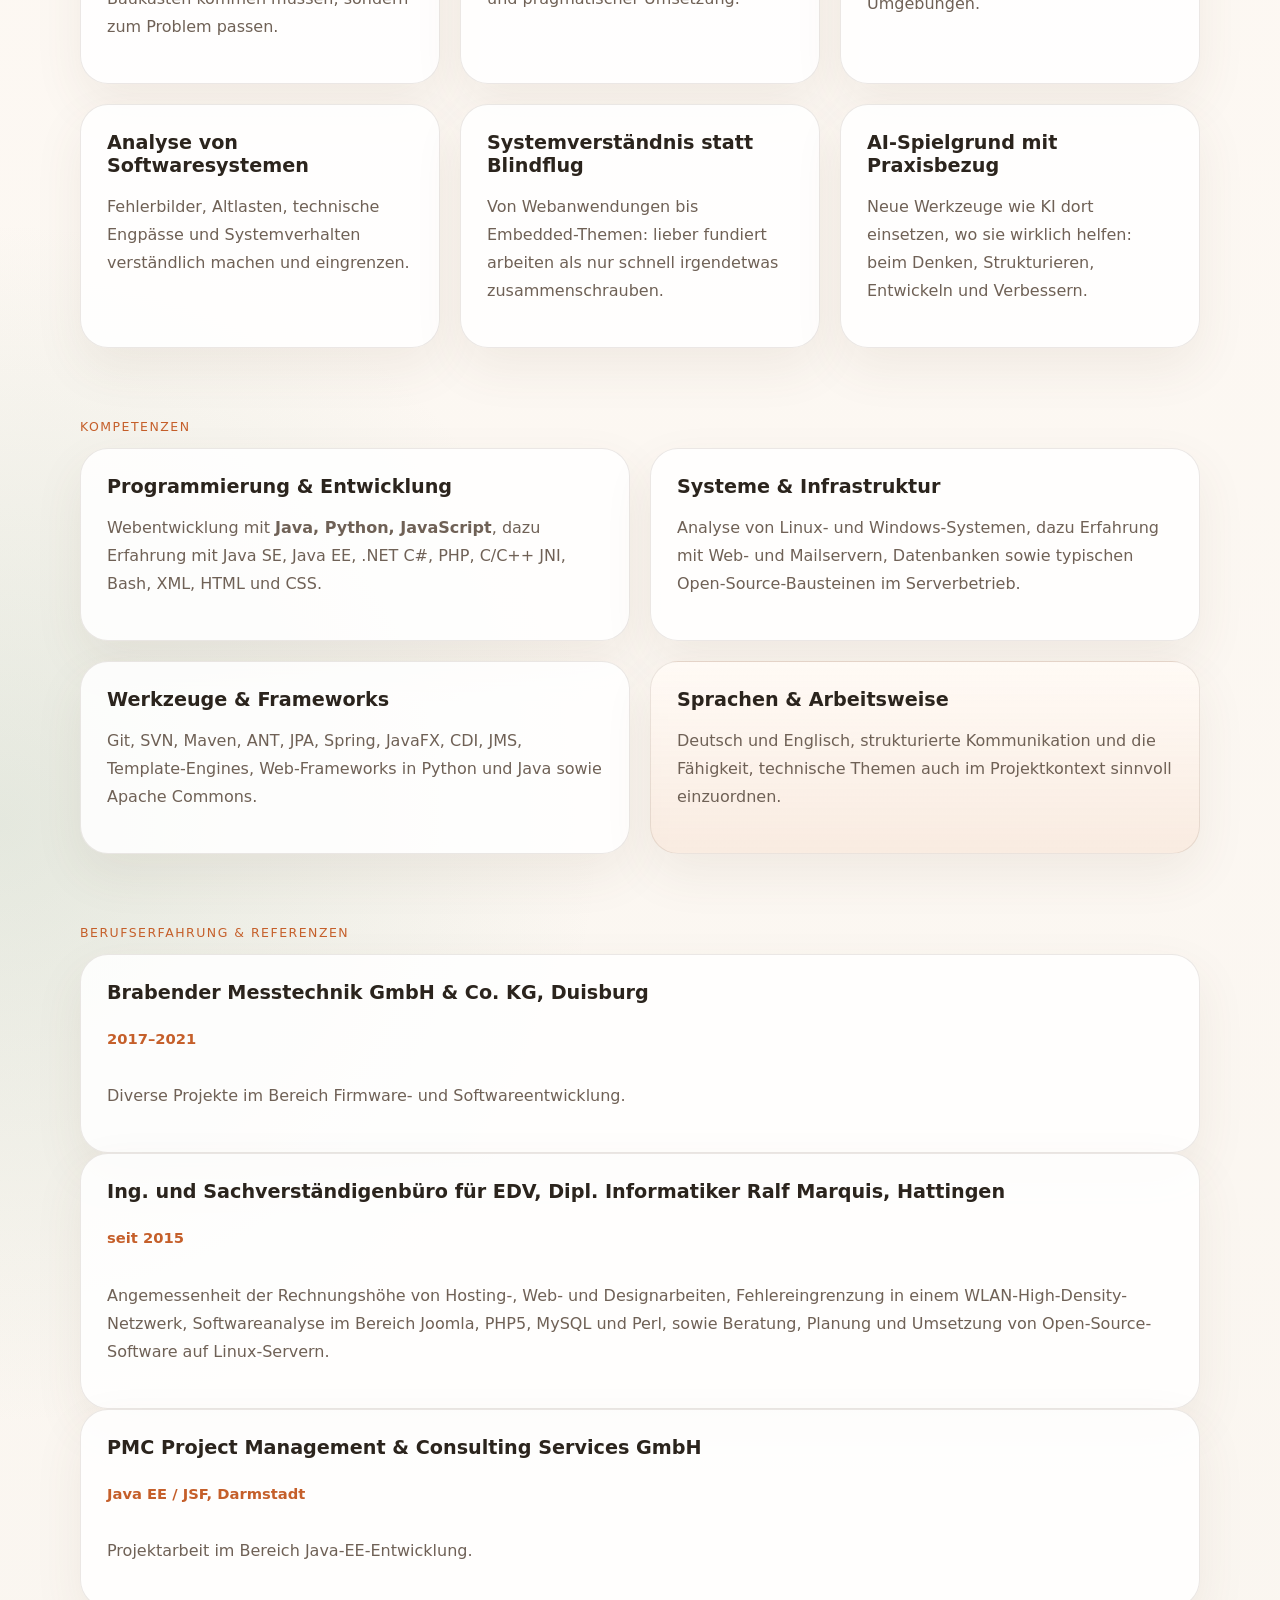
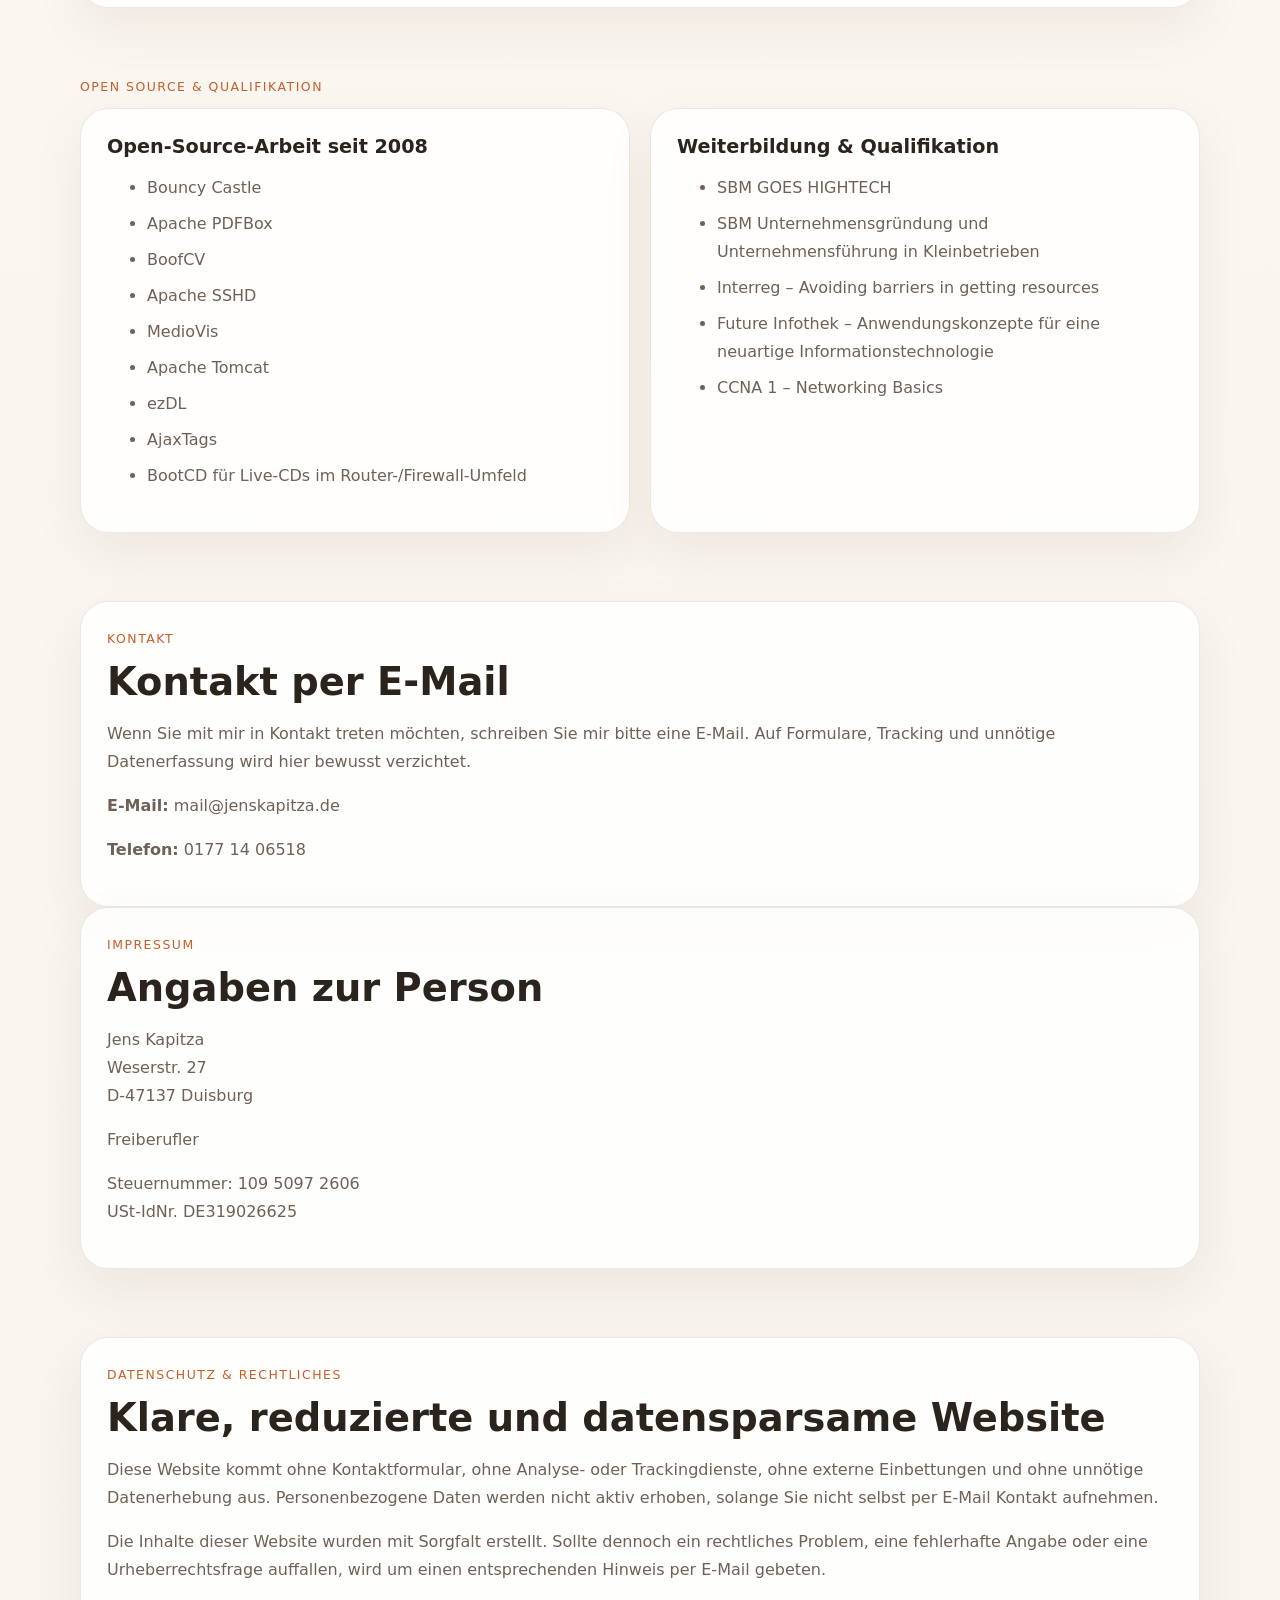
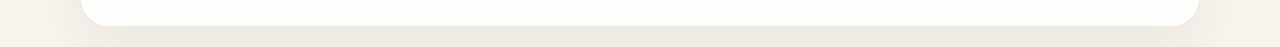
==== commit be0aef42: "Integrate legacy content into homepage" ====
--- a/index.html
+++ b/index.html
@@ -3,19 +3,20 @@
   <head>
     <meta charset="utf-8" />
     <meta name="viewport" content="width=device-width, initial-scale=1" />
-    <title>back2heaven.de — Jens Kapitza</title>
-    <meta name="description" content="Jens Kapitza — freiberufliche Unterstützung für Webentwicklung, Embedded-Projekte, IT-Beratung, Open-Source und Systemanalyse. Kontakt ausschließlich per E-Mail." />
+    <title>Jens Kapitza — Freiberufliche IT, Entwicklung & Open Source</title>
+    <meta name="description" content="Jens Kapitza: Freiberufliche IT-Unterstützung, individuelle Softwarelösungen, Linux/Open-Source-Beratung, Systemanalyse und technische Projekte." />
     <meta name="theme-color" content="#f8f4ee" />
     <link rel="stylesheet" href="./styles.css" />
   </head>
   <body>
     <header class="site-header container">
-      <a class="brand" href="#top">back2heaven.de</a>
+      <a class="brand" href="#top">Jens Kapitza</a>
       <nav>
-        <a href="#about">Über Jens</a>
-        <a href="#services">Leistungen</a>
+        <a href="#about">Über mich</a>
+        <a href="#services">Was ich biete</a>
+        <a href="#skills">Kompetenzen</a>
         <a href="#experience">Erfahrung</a>
-        <a href="#skills">Skills</a>
+        <a href="#opensource">Open Source</a>
         <a href="#contact">Kontakt</a>
       </nav>
     </header>
@@ -23,50 +24,44 @@
     <main id="top">
       <section class="hero container">
         <div class="hero-copy">
-          <p class="eyebrow">Jens Kapitza · Freiberufler · Software · Systeme · Open Source</p>
-          <h1>Technik verstehen, Lösungen entwerfen, Projekte sauber umsetzen.</h1>
+          <p class="eyebrow">Freiberufler · IT · Software · Open Source</p>
+          <h1>Individuelle Lösungen, technische Erfahrung und Offenheit für gute Projekte.</h1>
           <p class="lead">
-            Willkommen auf der neuen Website von <strong>Jens Kapitza</strong>. Sie übernimmt die Inhalte der früheren
-            Präsenz in einer klareren, moderneren und datensparsamen Form: ohne unnötige Datenerfassung,
-            ohne externe Einbindungen und mit Kontakt ausschließlich per E-Mail.
+            Ich bin <strong>Jens Kapitza</strong>. Ich unterstütze bei individueller Softwareentwicklung,
+            technischer Analyse, Open-Source-Lösungen und bei Projekten, in denen Verständnis,
+            Struktur und pragmatische Umsetzung gebraucht werden.
           </p>
           <div class="actions">
             <a class="button primary" href="#services">Leistungen ansehen</a>
-            <a class="button secondary" href="#contact">Kontakt per E-Mail</a>
+            <a class="button secondary" href="#contact">Per E-Mail kontaktieren</a>
           </div>
         </div>
 
         <aside class="hero-card panel">
-          <span class="badge">Neufassung</span>
-          <h2>Die bisherige Seite — inhaltlich erhalten, gestalterisch verbessert.</h2>
-          <p>
-            Diese Fassung übernimmt die Substanz der alten Website und ordnet sie neu: berufliches Profil,
-            technische Schwerpunkte, Projekterfahrung, Open-Source-Arbeit und rechtliche Angaben sind weiterhin da,
-            aber ruhiger, verständlicher und zeitgemäßer präsentiert.
+          <span class="badge">Im Aufbau, aber substanziell</span>
+          <h2>Eine moderne Fassung der bisherigen Website.</h2>
+          <p>
+            Diese neue Seite übernimmt die Inhalte der bisherigen Webpräsenz schrittweise,
+            strukturiert sie klarer und bringt sie in eine freundlichere, ruhigere und besser lesbare Form.
           </p>
         </aside>
       </section>
 
       <section id="about" class="container section two-col intro">
         <div>
-          <p class="section-label">Über Jens</p>
-          <h2>Freiberufliche Unterstützung für Software, Infrastruktur und technische Analyse.</h2>
+          <p class="section-label">Über mich</p>
+          <h2>Technisches Denken mit Blick auf sinnvolle Lösungen.</h2>
         </div>
         <div>
           <p>
-            Jens Kapitza arbeitet freiberuflich an individuellen Lösungen rund um Webentwicklung,
-            Embedded-Themen, Linux- und Serverumgebungen sowie der Analyse bestehender Softwaresysteme.
-            Der Fokus liegt auf verständlichen, tragfähigen Lösungen statt auf unnötiger Komplexität.
-          </p>
-          <p>
-            Die neue Website betont genau das: technische Breite, praktische Erfahrung und eine Arbeitsweise,
-            die Beratung, Umsetzung und saubere Einordnung miteinander verbindet.
-          </p>
-          <ul class="plain-list facts">
-            <li>Sprachen: Deutsch, Englisch</li>
-            <li>Arbeitsfeld: Web, Embedded, Linux, Analyse, Open Source</li>
-            <li>Kontaktweg: ausschließlich per E-Mail</li>
-          </ul>
+            Mich interessieren Systeme, Software und technische Zusammenhänge nicht nur oberflächlich.
+            Ich arbeite gerne dort, wo individuelle Lösungen gefragt sind: wenn Projekte strukturiert,
+            analysiert, weiterentwickelt oder sauber umgesetzt werden müssen.
+          </p>
+          <p>
+            Dabei ist Technik für mich kein Selbstzweck. Entscheidend ist, dass eine Lösung verständlich,
+            tragfähig und im Alltag wirklich nützlich ist.
+          </p>
         </div>
       </section>
 
@@ -74,167 +69,157 @@
         <p class="section-label">Was ich biete</p>
         <div class="grid cards-3">
           <article class="panel">
-            <h3>Individuelle Konzeption</h3>
-            <p>
-              Entwicklung passender technischer Konzepte statt Standardlösungen von der Stange — abgestimmt
-              auf bestehende Systeme, Anforderungen und reale Arbeitsabläufe.
-            </p>
+            <h3>Konzeption individueller Lösungen</h3>
+            <p>Technische und organisatorische Ansätze, die nicht aus dem Baukasten kommen müssen, sondern zum Problem passen.</p>
           </article>
           <article class="panel">
             <h3>Projektunterstützung in der Softwareentwicklung</h3>
-            <p>
-              Mitarbeit an Web-, Java-, Python-, JavaScript- und Embedded-Projekten,
-              von einzelnen Aufgaben bis zur strukturierten technischen Begleitung.
-            </p>
-          </article>
-          <article class="panel">
-            <h3>IT-Beratung & Migration</h3>
-            <p>
-              Beratung zu Linux- und Open-Source-Lösungen, Analyse vorhandener Landschaften,
-              saubere Migrationen und realistische technische Entscheidungen.
-            </p>
-          </article>
-        </div>
-      </section>
-
-      <section id="experience" class="container section">
-        <p class="section-label">Erfahrung</p>
-        <div class="grid cards-2 timeline-grid">
-          <article class="panel project">
-            <h3>Brabender Messtechnik GmbH &amp; Co. KG, Duisburg</h3>
-            <p>
-              <strong>2017–2021</strong><br />
-              Mitarbeit an verschiedenen Projekten im Bereich Firmwareentwicklung.
-            </p>
-          </article>
-          <article class="panel project">
-            <h3>Ing.- und Sachverständigenbüro für EDV, Dipl.-Informatiker Ralf Marquis, Hattingen</h3>
-            <p>
-              <strong>seit 2015</strong><br />
-              Tätigkeiten unter anderem zu Rechnungshöhen von Hosting-, Web- und Designarbeiten,
-              Fehlereingrenzung in WLAN-High-Density-Umgebungen, Softwareanalyse
-              (u. a. Joomla, PHP5, MySQL, Perl) sowie Beratung, Planung und Umsetzung von Open-Source-Software auf Linux-Servern.
-            </p>
-          </article>
-        </div>
-      </section>
-
-      <section id="opensource" class="container section two-col">
-        <div>
-          <p class="section-label">Open Source</p>
-          <h2>Beiträge und technische Nähe zu freien Projekten seit 2008.</h2>
-        </div>
-        <div>
-          <ul class="plain-list columns">
-            <li>Bouncy Castle</li>
-            <li>Apache PDFBox</li>
-            <li>BoofCV</li>
-            <li>Apache SSHD</li>
-            <li>MedioVis</li>
-            <li>Apache Tomcat</li>
-            <li>ezDL</li>
-            <li>AjaxTags</li>
-            <li>BootCD für Debian-basierte Live-CDs und Firewall-/Router-Szenarien</li>
-          </ul>
+            <p>Unterstützung bei Entwicklung, technischer Strukturierung, Analyse und pragmatischer Umsetzung.</p>
+          </article>
+          <article class="panel">
+            <h3>IT-Beratung & Open Source</h3>
+            <p>Beratung bei Linux- und Open-Source-Lösungen, Migrationen und beim Aufbau sinnvoller technischer Umgebungen.</p>
+          </article>
+          <article class="panel">
+            <h3>Analyse von Softwaresystemen</h3>
+            <p>Fehlerbilder, Altlasten, technische Engpässe und Systemverhalten verständlich machen und eingrenzen.</p>
+          </article>
+          <article class="panel">
+            <h3>Systemverständnis statt Blindflug</h3>
+            <p>Von Webanwendungen bis Embedded-Themen: lieber fundiert arbeiten als nur schnell irgendetwas zusammenschrauben.</p>
+          </article>
+          <article class="panel">
+            <h3>AI-Spielgrund mit Praxisbezug</h3>
+            <p>Neue Werkzeuge wie KI dort einsetzen, wo sie wirklich helfen: beim Denken, Strukturieren, Entwickeln und Verbessern.</p>
+          </article>
         </div>
       </section>
 
       <section id="skills" class="container section">
-        <p class="section-label">Technische Schwerpunkte</p>
+        <p class="section-label">Kompetenzen</p>
         <div class="grid cards-2">
           <article class="panel project">
-            <h3>Programmierung für Web</h3>
-            <p>Java, Python 3, JavaScript, HTML, CSS, XML, Template-Engines und verschiedene Web-Frameworks.</p>
+            <h3>Programmierung & Entwicklung</h3>
+            <p>
+              Webentwicklung mit <strong>Java, Python, JavaScript</strong>, dazu Erfahrung mit
+              Java SE, Java EE, .NET C#, PHP, C/C++ JNI, Bash, XML, HTML und CSS.
+            </p>
           </article>
           <article class="panel project">
-            <h3>Programmierung für Embedded</h3>
-            <p>Praktische Erfahrung in hardwarenahen Projekten und technischer Umsetzung im Embedded-Umfeld.</p>
+            <h3>Systeme & Infrastruktur</h3>
+            <p>
+              Analyse von Linux- und Windows-Systemen, dazu Erfahrung mit Web- und Mailservern,
+              Datenbanken sowie typischen Open-Source-Bausteinen im Serverbetrieb.
+            </p>
           </article>
           <article class="panel project">
-            <h3>Systemanalyse & Administration</h3>
-            <p>Analyse von PC-Systemen unter Linux und Windows sowie Fehlersuche in komplexeren Umgebungen.</p>
+            <h3>Werkzeuge & Frameworks</h3>
+            <p>
+              Git, SVN, Maven, ANT, JPA, Spring, JavaFX, CDI, JMS, Template-Engines,
+              Web-Frameworks in Python und Java sowie Apache Commons.
+            </p>
           </article>
           <article class="panel project warm">
-            <h3>Server, Datenbanken, Werkzeuge</h3>
-            <p>
-              Apache/Tomcat, Jetty, Postfix, Dovecot, MySQL/MariaDB, PostgreSQL, Git, SVN, Maven, ANT,
-              Spring, JPA, CDI, JMS, JavaFX, Bash, PHP, C/C++, .NET/C#, LibreOffice, MS Office und LaTeX.
-            </p>
-          </article>
-        </div>
-      </section>
-
-      <section id="education" class="container section">
-        <p class="section-label">Weiterbildung & Qualifikation</p>
-        <div class="panel spotlight">
-          <ul class="plain-list training-list">
-            <li>SBM GOES HIGHTECH</li>
-            <li>SBM Unternehmensgründung und Unternehmensführung in Kleinbetrieben</li>
-            <li>Interreg — Avoiding barriers in getting resources</li>
-            <li>Future Infothek — Anwendungskonzepte für eine neuartige Informationstechnologie</li>
-            <li>CCNA 1 — Networking Basics</li>
-          </ul>
-        </div>
-      </section>
-
-      <section id="contact" class="container section vision">
-        <div class="panel spotlight legal-panel">
-          <p class="section-label">Kontakt & Rechtliches</p>
-          <h2>Kontakt ausschließlich per E-Mail.</h2>
-          <p>
-            Für Anfragen bitte eine E-Mail an <a class="mail-link" href="mailto:mail@jenskapitza.de">mail@jenskapitza.de</a> senden.
-            Es gibt kein Kontaktformular, kein Gästebuch und keine eingebetteten Drittanbieter-Dienste.
-          </p>
-
-          <div class="legal-grid">
-            <section>
-              <h3>Impressum</h3>
-              <p>
-                Jens Kapitza<br />
-                Freiberufliche Tätigkeit<br />
-                Weserstraße 27<br />
-                47137 Duisburg
-              </p>
-              <p>
-                E-Mail: <a class="mail-link" href="mailto:mail@jenskapitza.de">mail@jenskapitza.de</a>
-              </p>
-              <p>
-                Steuernummer: 107 5071 8009<br />
-                USt-IdNr.: DE319026625
-              </p>
-            </section>
-
-            <section>
-              <h3>Datenschutz</h3>
-              <p>
-                Diese Website verzichtet bewusst auf Kontaktformulare, Newsletter, externe Schriftarten,
-                Web-Tracker, Analyse-Skripte und sonstige unnötige Datenerfassung. Beim bloßen Besuch der Seite
-                werden von dieser Gestaltung aus keine zusätzlichen personenbezogenen Daten aktiv erhoben.
-              </p>
-              <p>
-                Sollten serverseitig technisch notwendige Logdaten anfallen, dienen diese ausschließlich dem
-                sicheren Betrieb des Webangebots und nicht Profiling-, Werbe- oder Marketingzwecken.
-              </p>
-            </section>
-
-            <section>
-              <h3>Hinweis zu Inhalten</h3>
-              <p>
-                Die Inhalte dieser Website werden mit Sorgfalt gepflegt. Eine Gewähr für Aktualität,
-                Vollständigkeit und jederzeitige Fehlerfreiheit kann dennoch nicht übernommen werden.
-              </p>
-            </section>
-
-            <section>
-              <h3>Urheberrecht</h3>
-              <p>
-                Die auf dieser Website erstellten Inhalte unterliegen dem deutschen Urheberrecht.
-                Falls Inhalte Dritter verwendet werden, werden entsprechende Rechte beachtet.
-                Bei Hinweisen auf Rechtsverletzungen werden betroffene Inhalte unverzüglich geprüft und gegebenenfalls entfernt.
-              </p>
-            </section>
-          </div>
-        </div>
+            <h3>Sprachen & Arbeitsweise</h3>
+            <p>
+              Deutsch und Englisch, strukturierte Kommunikation und die Fähigkeit,
+              technische Themen auch im Projektkontext sinnvoll einzuordnen.
+            </p>
+          </article>
+        </div>
+      </section>
+
+      <section id="experience" class="container section">
+        <p class="section-label">Berufserfahrung & Referenzen</p>
+        <div class="timeline">
+          <article class="panel entry">
+            <h3>Brabender Messtechnik GmbH &amp; Co. KG, Duisburg</h3>
+            <p class="meta">2017–2021</p>
+            <p>Diverse Projekte im Bereich Firmware- und Softwareentwicklung.</p>
+          </article>
+          <article class="panel entry">
+            <h3>Ing. und Sachverständigenbüro für EDV, Dipl. Informatiker Ralf Marquis, Hattingen</h3>
+            <p class="meta">seit 2015</p>
+            <p>
+              Angemessenheit der Rechnungshöhe von Hosting-, Web- und Designarbeiten,
+              Fehlereingrenzung in einem WLAN-High-Density-Netzwerk,
+              Softwareanalyse im Bereich Joomla, PHP5, MySQL und Perl,
+              sowie Beratung, Planung und Umsetzung von Open-Source-Software auf Linux-Servern.
+            </p>
+          </article>
+          <article class="panel entry">
+            <h3>PMC Project Management &amp; Consulting Services GmbH</h3>
+            <p class="meta">Java EE / JSF, Darmstadt</p>
+            <p>Projektarbeit im Bereich Java-EE-Entwicklung.</p>
+          </article>
+        </div>
+      </section>
+
+      <section id="opensource" class="container section">
+        <p class="section-label">Open Source & Qualifikation</p>
+        <div class="grid cards-2">
+          <article class="panel">
+            <h3>Open-Source-Arbeit seit 2008</h3>
+            <ul class="clean-list">
+              <li>Bouncy Castle</li>
+              <li>Apache PDFBox</li>
+              <li>BoofCV</li>
+              <li>Apache SSHD</li>
+              <li>MedioVis</li>
+              <li>Apache Tomcat</li>
+              <li>ezDL</li>
+              <li>AjaxTags</li>
+              <li>BootCD für Live-CDs im Router-/Firewall-Umfeld</li>
+            </ul>
+          </article>
+          <article class="panel">
+            <h3>Weiterbildung & Qualifikation</h3>
+            <ul class="clean-list">
+              <li>SBM GOES HIGHTECH</li>
+              <li>SBM Unternehmensgründung und Unternehmensführung in Kleinbetrieben</li>
+              <li>Interreg – Avoiding barriers in getting resources</li>
+              <li>Future Infothek – Anwendungskonzepte für eine neuartige Informationstechnologie</li>
+              <li>CCNA 1 – Networking Basics</li>
+            </ul>
+          </article>
+        </div>
+      </section>
+
+      <section id="contact" class="container section contact-grid">
+        <article class="panel">
+          <p class="section-label">Kontakt</p>
+          <h2>Kontakt per E-Mail</h2>
+          <p>
+            Wenn Sie mit mir in Kontakt treten möchten, schreiben Sie mir bitte eine E-Mail.
+            Auf Formulare, Tracking und unnötige Datenerfassung wird hier bewusst verzichtet.
+          </p>
+          <p><strong>E-Mail:</strong> <a href="mailto:mail@jenskapitza.de">mail@jenskapitza.de</a></p>
+          <p><strong>Telefon:</strong> 0177 14 06518</p>
+        </article>
+
+        <article class="panel">
+          <p class="section-label">Impressum</p>
+          <h2>Angaben zur Person</h2>
+          <p>Jens Kapitza<br />Weserstr. 27<br />D-47137 Duisburg</p>
+          <p>Freiberufler</p>
+          <p>Steuernummer: 109 5097 2606<br />USt-IdNr. DE319026625</p>
+        </article>
+      </section>
+
+      <section class="container section legal">
+        <article class="panel">
+          <p class="section-label">Datenschutz & Rechtliches</p>
+          <h2>Klare, reduzierte und datensparsame Website</h2>
+          <p>
+            Diese Website kommt ohne Kontaktformular, ohne Analyse- oder Trackingdienste,
+            ohne externe Einbettungen und ohne unnötige Datenerhebung aus.
+            Personenbezogene Daten werden nicht aktiv erhoben, solange Sie nicht selbst per E-Mail Kontakt aufnehmen.
+          </p>
+          <p>
+            Die Inhalte dieser Website wurden mit Sorgfalt erstellt. Sollte dennoch ein rechtliches Problem,
+            eine fehlerhafte Angabe oder eine Urheberrechtsfrage auffallen, wird um einen entsprechenden Hinweis per E-Mail gebeten.
+          </p>
+        </article>
       </section>
     </main>
   </body>
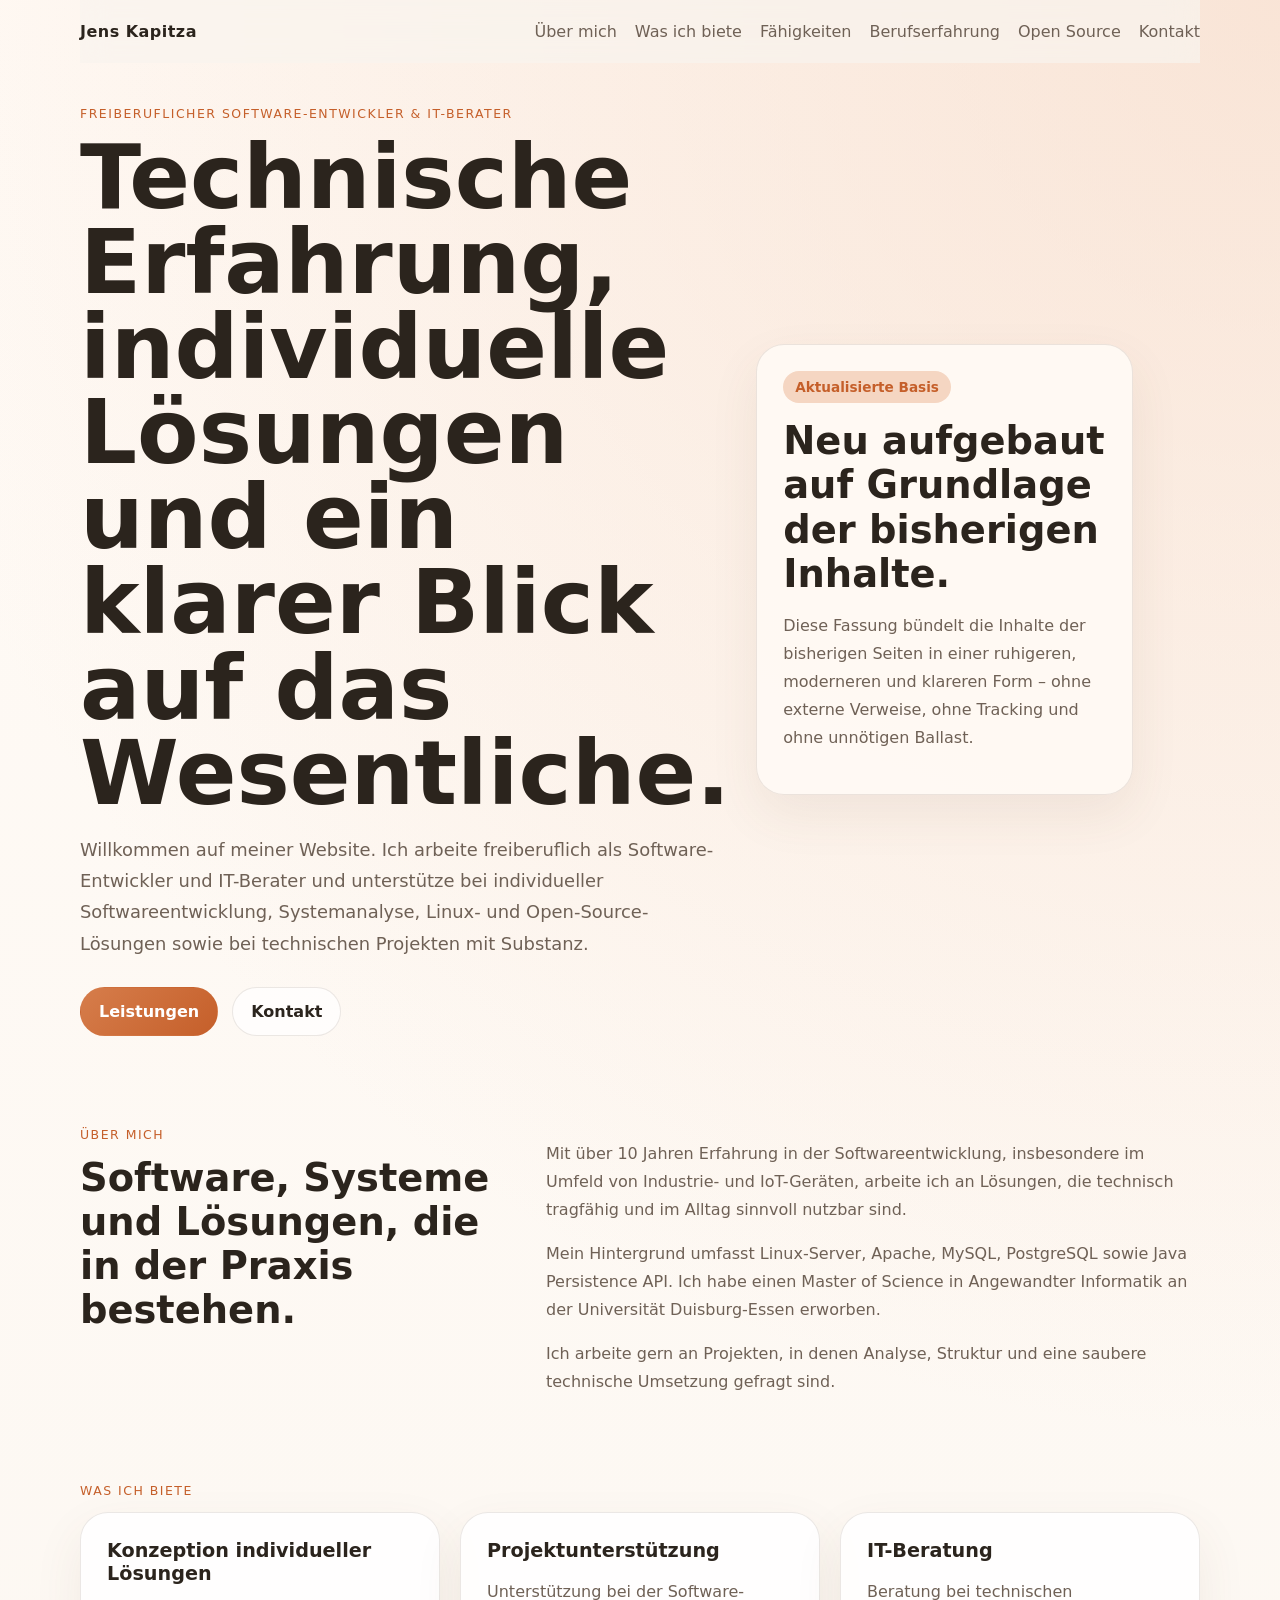
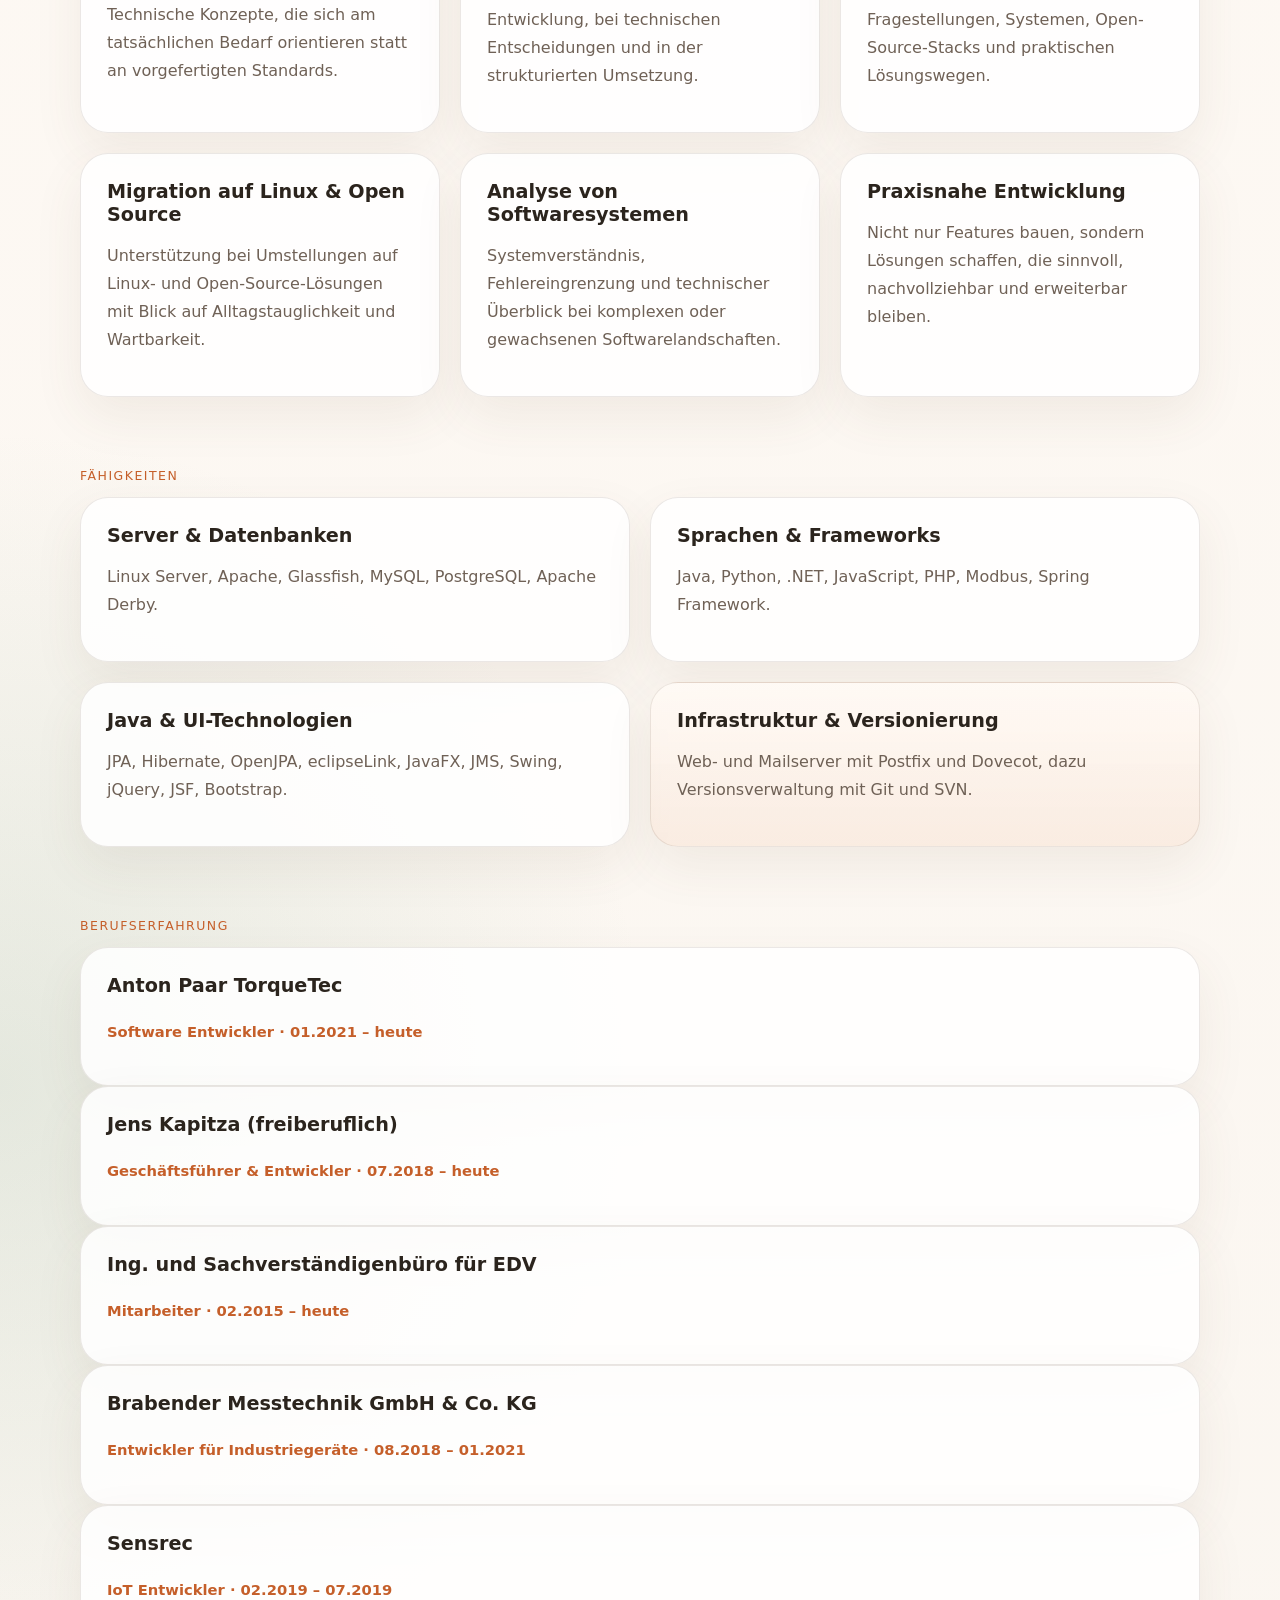
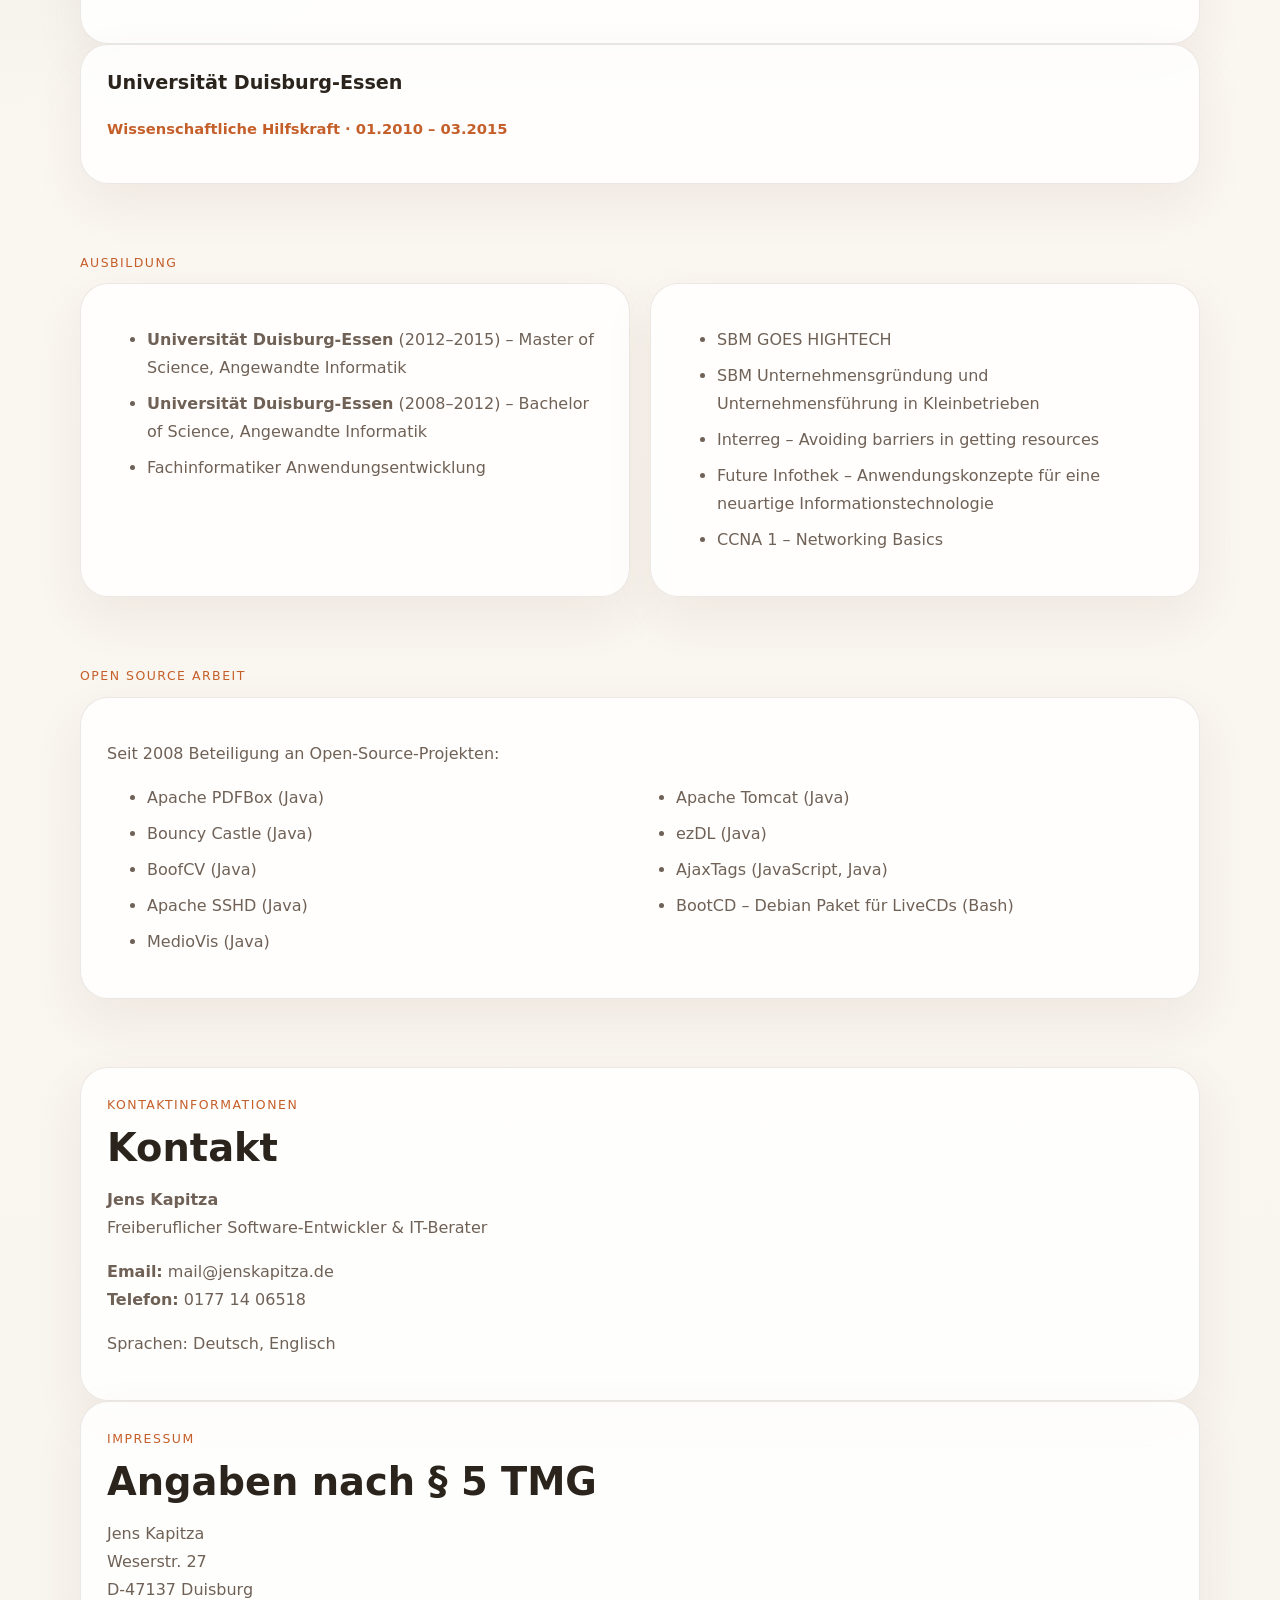
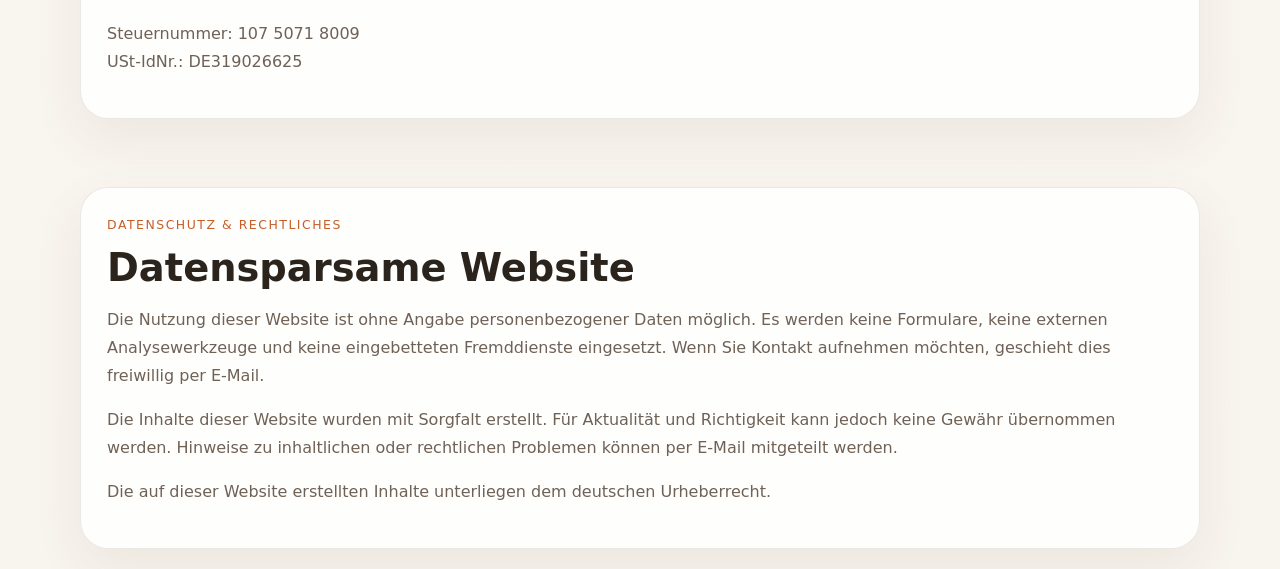
==== commit cbcb1c2e: "Align homepage with current Zim site content" ====
--- a/index.html
+++ b/index.html
@@ -3,8 +3,8 @@
   <head>
     <meta charset="utf-8" />
     <meta name="viewport" content="width=device-width, initial-scale=1" />
-    <title>Jens Kapitza — Freiberufliche IT, Entwicklung & Open Source</title>
-    <meta name="description" content="Jens Kapitza: Freiberufliche IT-Unterstützung, individuelle Softwarelösungen, Linux/Open-Source-Beratung, Systemanalyse und technische Projekte." />
+    <title>Jens Kapitza – Freiberuflicher Software-Entwickler & IT-Berater</title>
+    <meta name="description" content="Jens Kapitza – freiberuflicher Software-Entwickler und IT-Berater mit Erfahrung in Industrie, IoT, Linux, Datenbanken, Open Source und individueller Lösungsentwicklung." />
     <meta name="theme-color" content="#f8f4ee" />
     <link rel="stylesheet" href="./styles.css" />
   </head>
@@ -14,8 +14,8 @@
       <nav>
         <a href="#about">Über mich</a>
         <a href="#services">Was ich biete</a>
-        <a href="#skills">Kompetenzen</a>
-        <a href="#experience">Erfahrung</a>
+        <a href="#skills">Fähigkeiten</a>
+        <a href="#experience">Berufserfahrung</a>
         <a href="#opensource">Open Source</a>
         <a href="#contact">Kontakt</a>
       </nav>
@@ -24,25 +24,25 @@
     <main id="top">
       <section class="hero container">
         <div class="hero-copy">
-          <p class="eyebrow">Freiberufler · IT · Software · Open Source</p>
-          <h1>Individuelle Lösungen, technische Erfahrung und Offenheit für gute Projekte.</h1>
+          <p class="eyebrow">Freiberuflicher Software-Entwickler &amp; IT-Berater</p>
+          <h1>Technische Erfahrung, individuelle Lösungen und ein klarer Blick auf das Wesentliche.</h1>
           <p class="lead">
-            Ich bin <strong>Jens Kapitza</strong>. Ich unterstütze bei individueller Softwareentwicklung,
-            technischer Analyse, Open-Source-Lösungen und bei Projekten, in denen Verständnis,
-            Struktur und pragmatische Umsetzung gebraucht werden.
+            Willkommen auf meiner Website. Ich arbeite freiberuflich als Software-Entwickler und IT-Berater
+            und unterstütze bei individueller Softwareentwicklung, Systemanalyse, Linux- und Open-Source-Lösungen
+            sowie bei technischen Projekten mit Substanz.
           </p>
           <div class="actions">
-            <a class="button primary" href="#services">Leistungen ansehen</a>
-            <a class="button secondary" href="#contact">Per E-Mail kontaktieren</a>
+            <a class="button primary" href="#services">Leistungen</a>
+            <a class="button secondary" href="#contact">Kontakt</a>
           </div>
         </div>
 
         <aside class="hero-card panel">
-          <span class="badge">Im Aufbau, aber substanziell</span>
-          <h2>Eine moderne Fassung der bisherigen Website.</h2>
+          <span class="badge">Aktualisierte Basis</span>
+          <h2>Neu aufgebaut auf Grundlage der bisherigen Inhalte.</h2>
           <p>
-            Diese neue Seite übernimmt die Inhalte der bisherigen Webpräsenz schrittweise,
-            strukturiert sie klarer und bringt sie in eine freundlichere, ruhigere und besser lesbare Form.
+            Diese Fassung bündelt die Inhalte der bisherigen Seiten in einer ruhigeren, moderneren und klareren Form
+            – ohne externe Verweise, ohne Tracking und ohne unnötigen Ballast.
           </p>
         </aside>
       </section>
@@ -50,17 +50,19 @@
       <section id="about" class="container section two-col intro">
         <div>
           <p class="section-label">Über mich</p>
-          <h2>Technisches Denken mit Blick auf sinnvolle Lösungen.</h2>
+          <h2>Software, Systeme und Lösungen, die in der Praxis bestehen.</h2>
         </div>
         <div>
           <p>
-            Mich interessieren Systeme, Software und technische Zusammenhänge nicht nur oberflächlich.
-            Ich arbeite gerne dort, wo individuelle Lösungen gefragt sind: wenn Projekte strukturiert,
-            analysiert, weiterentwickelt oder sauber umgesetzt werden müssen.
+            Mit über 10 Jahren Erfahrung in der Softwareentwicklung, insbesondere im Umfeld von Industrie- und IoT-Geräten,
+            arbeite ich an Lösungen, die technisch tragfähig und im Alltag sinnvoll nutzbar sind.
           </p>
           <p>
-            Dabei ist Technik für mich kein Selbstzweck. Entscheidend ist, dass eine Lösung verständlich,
-            tragfähig und im Alltag wirklich nützlich ist.
+            Mein Hintergrund umfasst Linux-Server, Apache, MySQL, PostgreSQL sowie Java Persistence API.
+            Ich habe einen Master of Science in Angewandter Informatik an der Universität Duisburg-Essen erworben.
+          </p>
+          <p>
+            Ich arbeite gern an Projekten, in denen Analyse, Struktur und eine saubere technische Umsetzung gefragt sind.
           </p>
         </div>
       </section>
@@ -68,112 +70,48 @@
       <section id="services" class="container section">
         <p class="section-label">Was ich biete</p>
         <div class="grid cards-3">
-          <article class="panel">
-            <h3>Konzeption individueller Lösungen</h3>
-            <p>Technische und organisatorische Ansätze, die nicht aus dem Baukasten kommen müssen, sondern zum Problem passen.</p>
-          </article>
-          <article class="panel">
-            <h3>Projektunterstützung in der Softwareentwicklung</h3>
-            <p>Unterstützung bei Entwicklung, technischer Strukturierung, Analyse und pragmatischer Umsetzung.</p>
-          </article>
-          <article class="panel">
-            <h3>IT-Beratung & Open Source</h3>
-            <p>Beratung bei Linux- und Open-Source-Lösungen, Migrationen und beim Aufbau sinnvoller technischer Umgebungen.</p>
-          </article>
-          <article class="panel">
-            <h3>Analyse von Softwaresystemen</h3>
-            <p>Fehlerbilder, Altlasten, technische Engpässe und Systemverhalten verständlich machen und eingrenzen.</p>
-          </article>
-          <article class="panel">
-            <h3>Systemverständnis statt Blindflug</h3>
-            <p>Von Webanwendungen bis Embedded-Themen: lieber fundiert arbeiten als nur schnell irgendetwas zusammenschrauben.</p>
-          </article>
-          <article class="panel">
-            <h3>AI-Spielgrund mit Praxisbezug</h3>
-            <p>Neue Werkzeuge wie KI dort einsetzen, wo sie wirklich helfen: beim Denken, Strukturieren, Entwickeln und Verbessern.</p>
-          </article>
+          <article class="panel"><h3>Konzeption individueller Lösungen</h3><p>Technische Konzepte, die sich am tatsächlichen Bedarf orientieren statt an vorgefertigten Standards.</p></article>
+          <article class="panel"><h3>Projektunterstützung</h3><p>Unterstützung bei der Software-Entwicklung, bei technischen Entscheidungen und in der strukturierten Umsetzung.</p></article>
+          <article class="panel"><h3>IT-Beratung</h3><p>Beratung bei technischen Fragestellungen, Systemen, Open-Source-Stacks und praktischen Lösungswegen.</p></article>
+          <article class="panel"><h3>Migration auf Linux &amp; Open Source</h3><p>Unterstützung bei Umstellungen auf Linux- und Open-Source-Lösungen mit Blick auf Alltagstauglichkeit und Wartbarkeit.</p></article>
+          <article class="panel"><h3>Analyse von Softwaresystemen</h3><p>Systemverständnis, Fehlereingrenzung und technischer Überblick bei komplexen oder gewachsenen Softwarelandschaften.</p></article>
+          <article class="panel"><h3>Praxisnahe Entwicklung</h3><p>Nicht nur Features bauen, sondern Lösungen schaffen, die sinnvoll, nachvollziehbar und erweiterbar bleiben.</p></article>
         </div>
       </section>
 
       <section id="skills" class="container section">
-        <p class="section-label">Kompetenzen</p>
+        <p class="section-label">Fähigkeiten</p>
         <div class="grid cards-2">
-          <article class="panel project">
-            <h3>Programmierung & Entwicklung</h3>
-            <p>
-              Webentwicklung mit <strong>Java, Python, JavaScript</strong>, dazu Erfahrung mit
-              Java SE, Java EE, .NET C#, PHP, C/C++ JNI, Bash, XML, HTML und CSS.
-            </p>
-          </article>
-          <article class="panel project">
-            <h3>Systeme & Infrastruktur</h3>
-            <p>
-              Analyse von Linux- und Windows-Systemen, dazu Erfahrung mit Web- und Mailservern,
-              Datenbanken sowie typischen Open-Source-Bausteinen im Serverbetrieb.
-            </p>
-          </article>
-          <article class="panel project">
-            <h3>Werkzeuge & Frameworks</h3>
-            <p>
-              Git, SVN, Maven, ANT, JPA, Spring, JavaFX, CDI, JMS, Template-Engines,
-              Web-Frameworks in Python und Java sowie Apache Commons.
-            </p>
-          </article>
-          <article class="panel project warm">
-            <h3>Sprachen & Arbeitsweise</h3>
-            <p>
-              Deutsch und Englisch, strukturierte Kommunikation und die Fähigkeit,
-              technische Themen auch im Projektkontext sinnvoll einzuordnen.
-            </p>
-          </article>
+          <article class="panel project"><h3>Server & Datenbanken</h3><p>Linux Server, Apache, Glassfish, MySQL, PostgreSQL, Apache Derby.</p></article>
+          <article class="panel project"><h3>Sprachen & Frameworks</h3><p>Java, Python, .NET, JavaScript, PHP, Modbus, Spring Framework.</p></article>
+          <article class="panel project"><h3>Java & UI-Technologien</h3><p>JPA, Hibernate, OpenJPA, eclipseLink, JavaFX, JMS, Swing, jQuery, JSF, Bootstrap.</p></article>
+          <article class="panel project warm"><h3>Infrastruktur & Versionierung</h3><p>Web- und Mailserver mit Postfix und Dovecot, dazu Versionsverwaltung mit Git und SVN.</p></article>
         </div>
       </section>
 
       <section id="experience" class="container section">
-        <p class="section-label">Berufserfahrung & Referenzen</p>
+        <p class="section-label">Berufserfahrung</p>
         <div class="timeline">
-          <article class="panel entry">
-            <h3>Brabender Messtechnik GmbH &amp; Co. KG, Duisburg</h3>
-            <p class="meta">2017–2021</p>
-            <p>Diverse Projekte im Bereich Firmware- und Softwareentwicklung.</p>
-          </article>
-          <article class="panel entry">
-            <h3>Ing. und Sachverständigenbüro für EDV, Dipl. Informatiker Ralf Marquis, Hattingen</h3>
-            <p class="meta">seit 2015</p>
-            <p>
-              Angemessenheit der Rechnungshöhe von Hosting-, Web- und Designarbeiten,
-              Fehlereingrenzung in einem WLAN-High-Density-Netzwerk,
-              Softwareanalyse im Bereich Joomla, PHP5, MySQL und Perl,
-              sowie Beratung, Planung und Umsetzung von Open-Source-Software auf Linux-Servern.
-            </p>
-          </article>
-          <article class="panel entry">
-            <h3>PMC Project Management &amp; Consulting Services GmbH</h3>
-            <p class="meta">Java EE / JSF, Darmstadt</p>
-            <p>Projektarbeit im Bereich Java-EE-Entwicklung.</p>
-          </article>
+          <article class="panel entry"><h3>Anton Paar TorqueTec</h3><p class="meta">Software Entwickler · 01.2021 – heute</p></article>
+          <article class="panel entry"><h3>Jens Kapitza (freiberuflich)</h3><p class="meta">Geschäftsführer &amp; Entwickler · 07.2018 – heute</p></article>
+          <article class="panel entry"><h3>Ing. und Sachverständigenbüro für EDV</h3><p class="meta">Mitarbeiter · 02.2015 – heute</p></article>
+          <article class="panel entry"><h3>Brabender Messtechnik GmbH &amp; Co. KG</h3><p class="meta">Entwickler für Industriegeräte · 08.2018 – 01.2021</p></article>
+          <article class="panel entry"><h3>Sensrec</h3><p class="meta">IoT Entwickler · 02.2019 – 07.2019</p></article>
+          <article class="panel entry"><h3>Universität Duisburg-Essen</h3><p class="meta">Wissenschaftliche Hilfskraft · 01.2010 – 03.2015</p></article>
         </div>
       </section>
 
-      <section id="opensource" class="container section">
-        <p class="section-label">Open Source & Qualifikation</p>
+      <section class="container section">
+        <p class="section-label">Ausbildung</p>
         <div class="grid cards-2">
           <article class="panel">
-            <h3>Open-Source-Arbeit seit 2008</h3>
             <ul class="clean-list">
-              <li>Bouncy Castle</li>
-              <li>Apache PDFBox</li>
-              <li>BoofCV</li>
-              <li>Apache SSHD</li>
-              <li>MedioVis</li>
-              <li>Apache Tomcat</li>
-              <li>ezDL</li>
-              <li>AjaxTags</li>
-              <li>BootCD für Live-CDs im Router-/Firewall-Umfeld</li>
+              <li><strong>Universität Duisburg-Essen</strong> (2012–2015) – Master of Science, Angewandte Informatik</li>
+              <li><strong>Universität Duisburg-Essen</strong> (2008–2012) – Bachelor of Science, Angewandte Informatik</li>
+              <li>Fachinformatiker Anwendungsentwicklung</li>
             </ul>
           </article>
           <article class="panel">
-            <h3>Weiterbildung & Qualifikation</h3>
             <ul class="clean-list">
               <li>SBM GOES HIGHTECH</li>
               <li>SBM Unternehmensgründung und Unternehmensführung in Kleinbetrieben</li>
@@ -185,39 +123,57 @@
         </div>
       </section>
 
+      <section id="opensource" class="container section">
+        <p class="section-label">Open Source Arbeit</p>
+        <div class="panel">
+          <p>Seit 2008 Beteiligung an Open-Source-Projekten:</p>
+          <ul class="clean-list columns">
+            <li>Apache PDFBox (Java)</li>
+            <li>Bouncy Castle (Java)</li>
+            <li>BoofCV (Java)</li>
+            <li>Apache SSHD (Java)</li>
+            <li>MedioVis (Java)</li>
+            <li>Apache Tomcat (Java)</li>
+            <li>ezDL (Java)</li>
+            <li>AjaxTags (JavaScript, Java)</li>
+            <li>BootCD – Debian Paket für LiveCDs (Bash)</li>
+          </ul>
+        </div>
+      </section>
+
       <section id="contact" class="container section contact-grid">
         <article class="panel">
-          <p class="section-label">Kontakt</p>
-          <h2>Kontakt per E-Mail</h2>
-          <p>
-            Wenn Sie mit mir in Kontakt treten möchten, schreiben Sie mir bitte eine E-Mail.
-            Auf Formulare, Tracking und unnötige Datenerfassung wird hier bewusst verzichtet.
-          </p>
-          <p><strong>E-Mail:</strong> <a href="mailto:mail@jenskapitza.de">mail@jenskapitza.de</a></p>
-          <p><strong>Telefon:</strong> 0177 14 06518</p>
+          <p class="section-label">Kontaktinformationen</p>
+          <h2>Kontakt</h2>
+          <p><strong>Jens Kapitza</strong><br />Freiberuflicher Software-Entwickler &amp; IT-Berater</p>
+          <p><strong>Email:</strong> <a href="mailto:mail@jenskapitza.de">mail@jenskapitza.de</a><br />
+             <strong>Telefon:</strong> 0177 14 06518</p>
+          <p>Sprachen: Deutsch, Englisch</p>
         </article>
 
         <article class="panel">
           <p class="section-label">Impressum</p>
-          <h2>Angaben zur Person</h2>
+          <h2>Angaben nach § 5 TMG</h2>
           <p>Jens Kapitza<br />Weserstr. 27<br />D-47137 Duisburg</p>
-          <p>Freiberufler</p>
-          <p>Steuernummer: 109 5097 2606<br />USt-IdNr. DE319026625</p>
+          <p>Steuernummer: 107 5071 8009<br />USt-IdNr.: DE319026625</p>
         </article>
       </section>
 
       <section class="container section legal">
         <article class="panel">
           <p class="section-label">Datenschutz & Rechtliches</p>
-          <h2>Klare, reduzierte und datensparsame Website</h2>
+          <h2>Datensparsame Website</h2>
           <p>
-            Diese Website kommt ohne Kontaktformular, ohne Analyse- oder Trackingdienste,
-            ohne externe Einbettungen und ohne unnötige Datenerhebung aus.
-            Personenbezogene Daten werden nicht aktiv erhoben, solange Sie nicht selbst per E-Mail Kontakt aufnehmen.
+            Die Nutzung dieser Website ist ohne Angabe personenbezogener Daten möglich.
+            Es werden keine Formulare, keine externen Analysewerkzeuge und keine eingebetteten Fremddienste eingesetzt.
+            Wenn Sie Kontakt aufnehmen möchten, geschieht dies freiwillig per E-Mail.
           </p>
           <p>
-            Die Inhalte dieser Website wurden mit Sorgfalt erstellt. Sollte dennoch ein rechtliches Problem,
-            eine fehlerhafte Angabe oder eine Urheberrechtsfrage auffallen, wird um einen entsprechenden Hinweis per E-Mail gebeten.
+            Die Inhalte dieser Website wurden mit Sorgfalt erstellt. Für Aktualität und Richtigkeit kann jedoch keine Gewähr übernommen werden.
+            Hinweise zu inhaltlichen oder rechtlichen Problemen können per E-Mail mitgeteilt werden.
+          </p>
+          <p>
+            Die auf dieser Website erstellten Inhalte unterliegen dem deutschen Urheberrecht.
           </p>
         </article>
       </section>
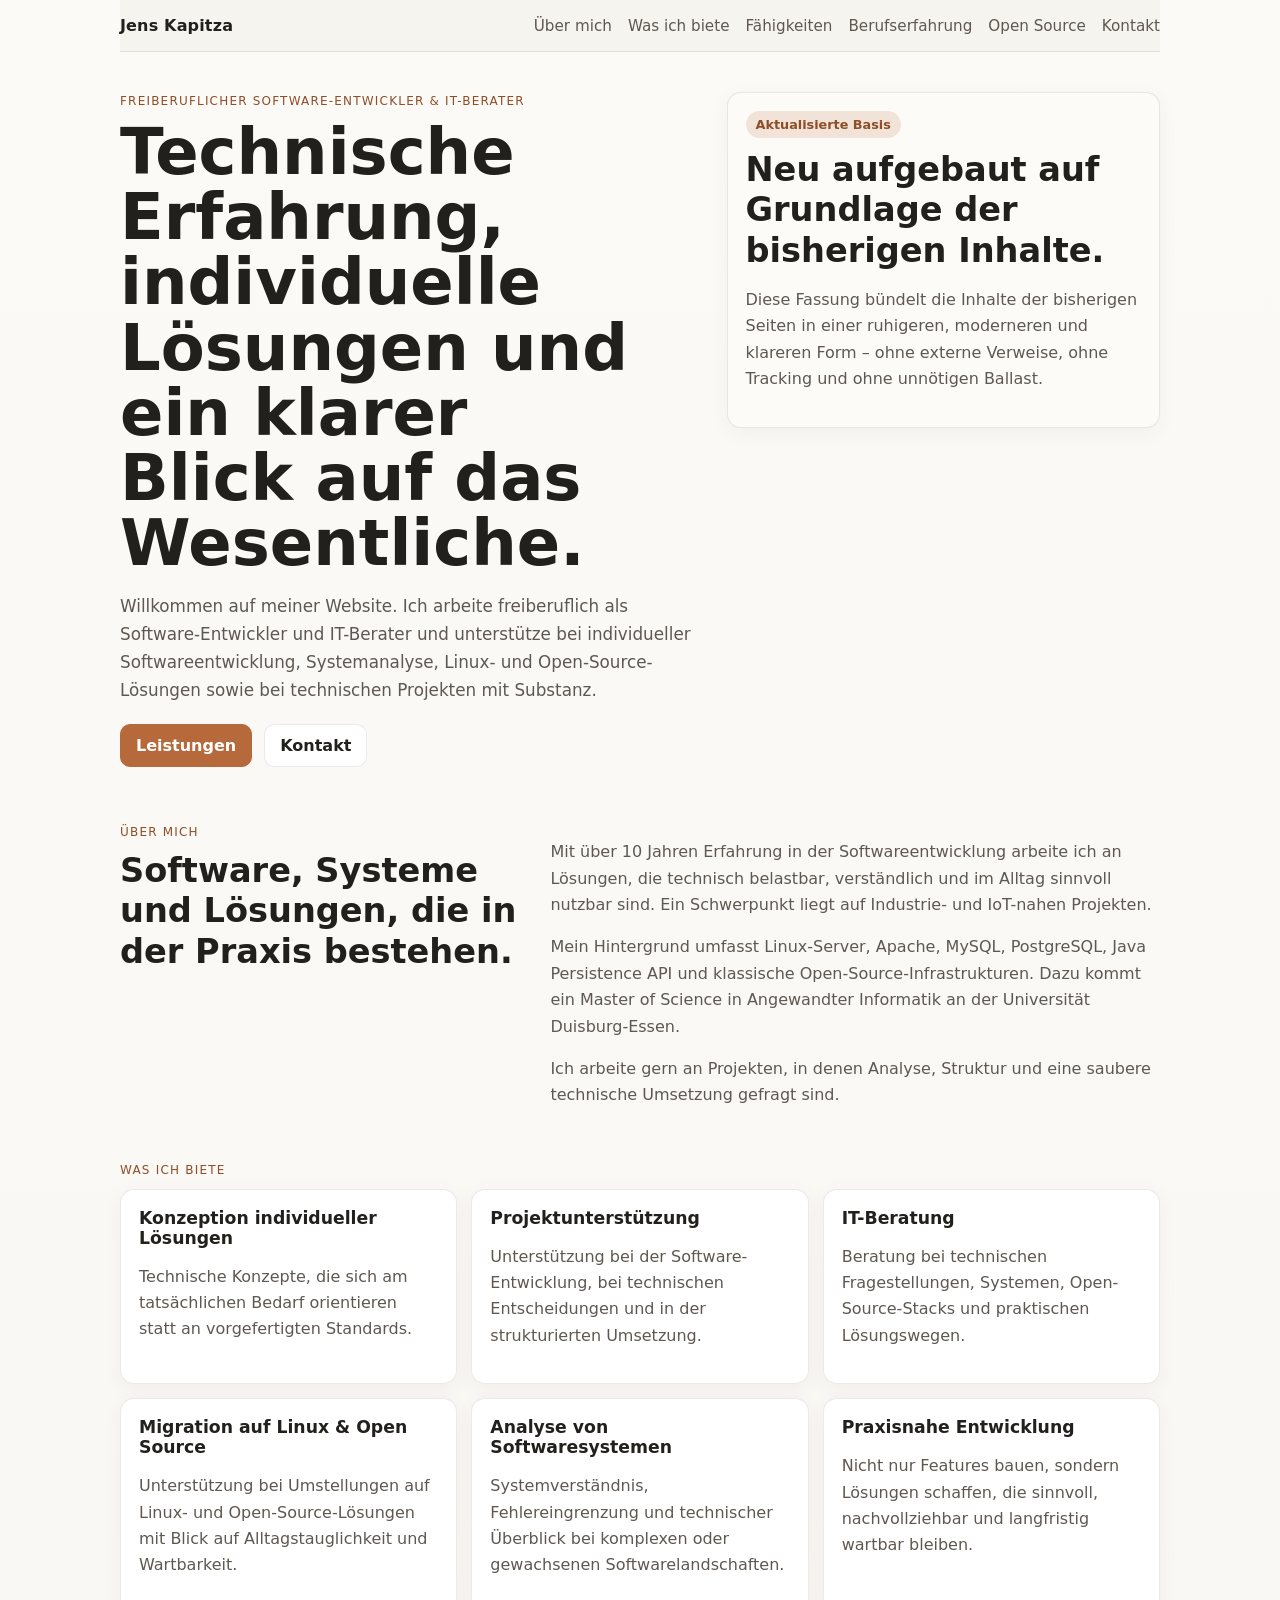
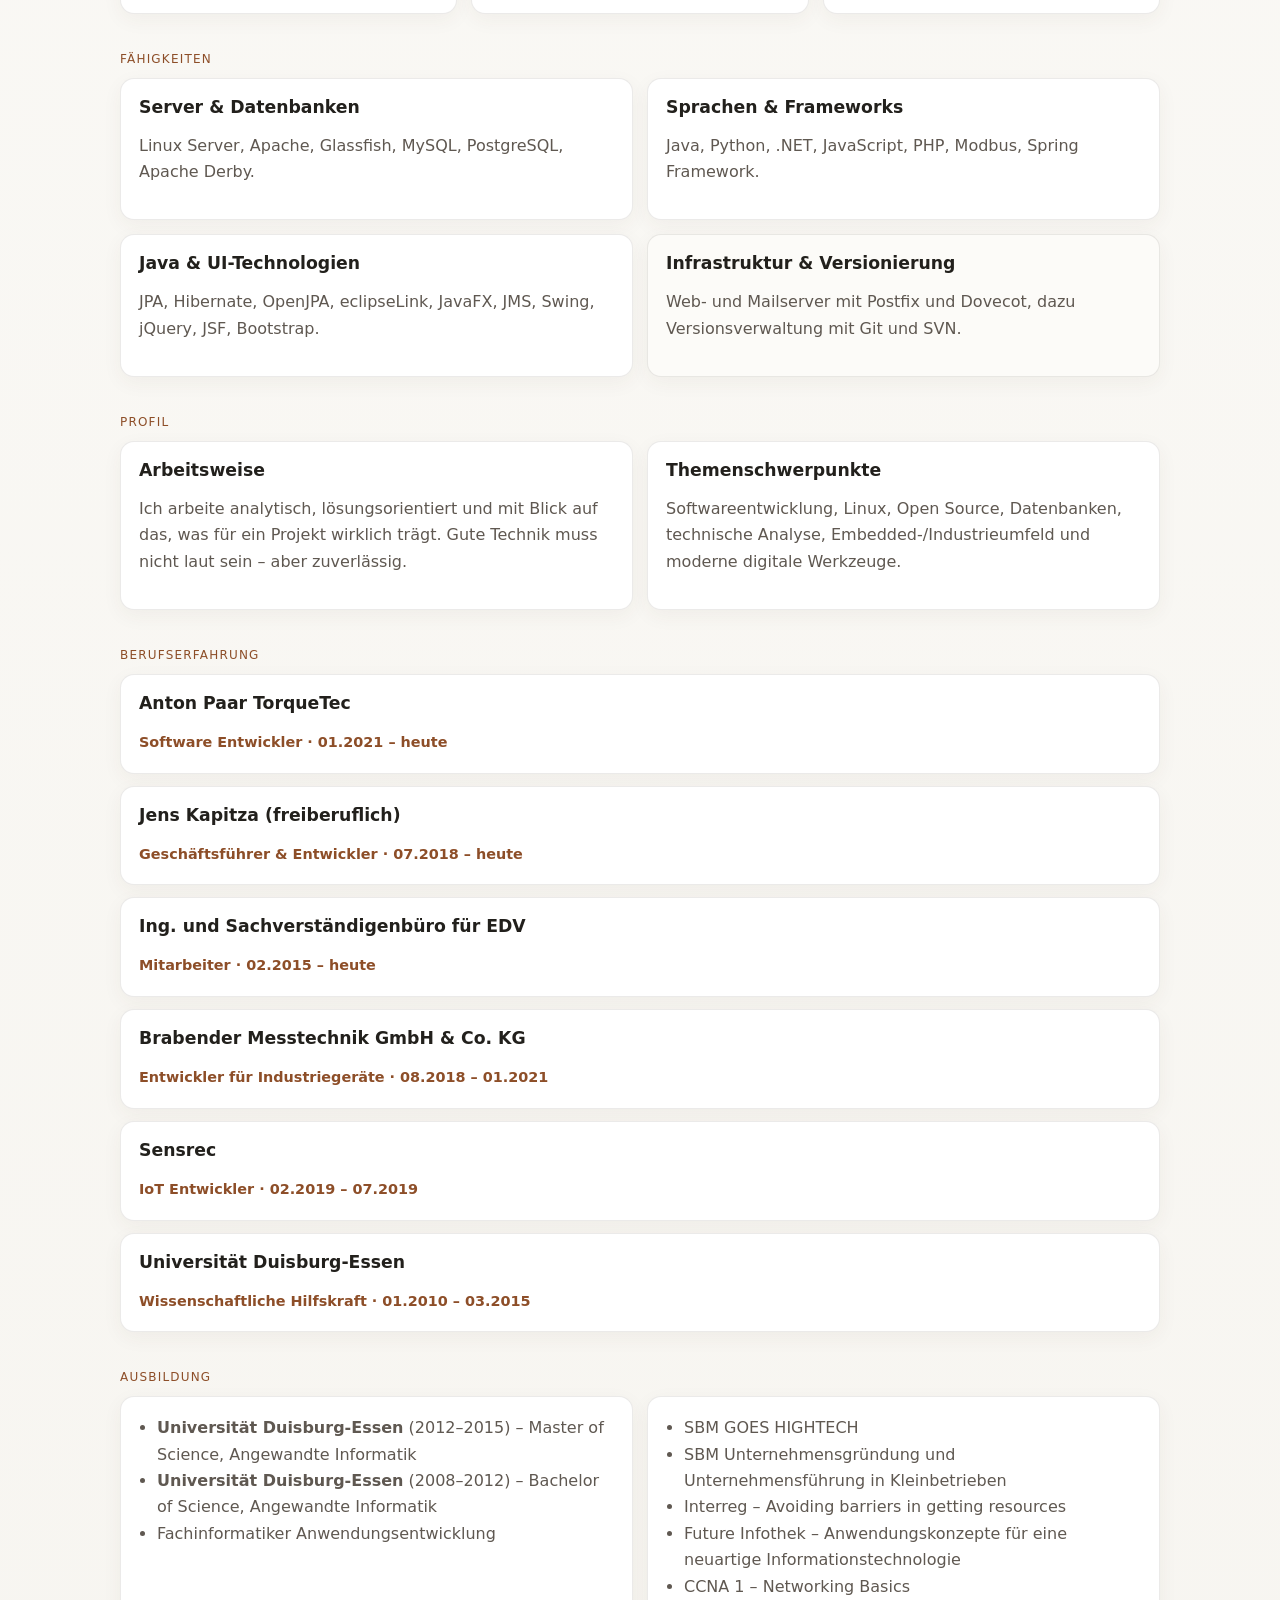
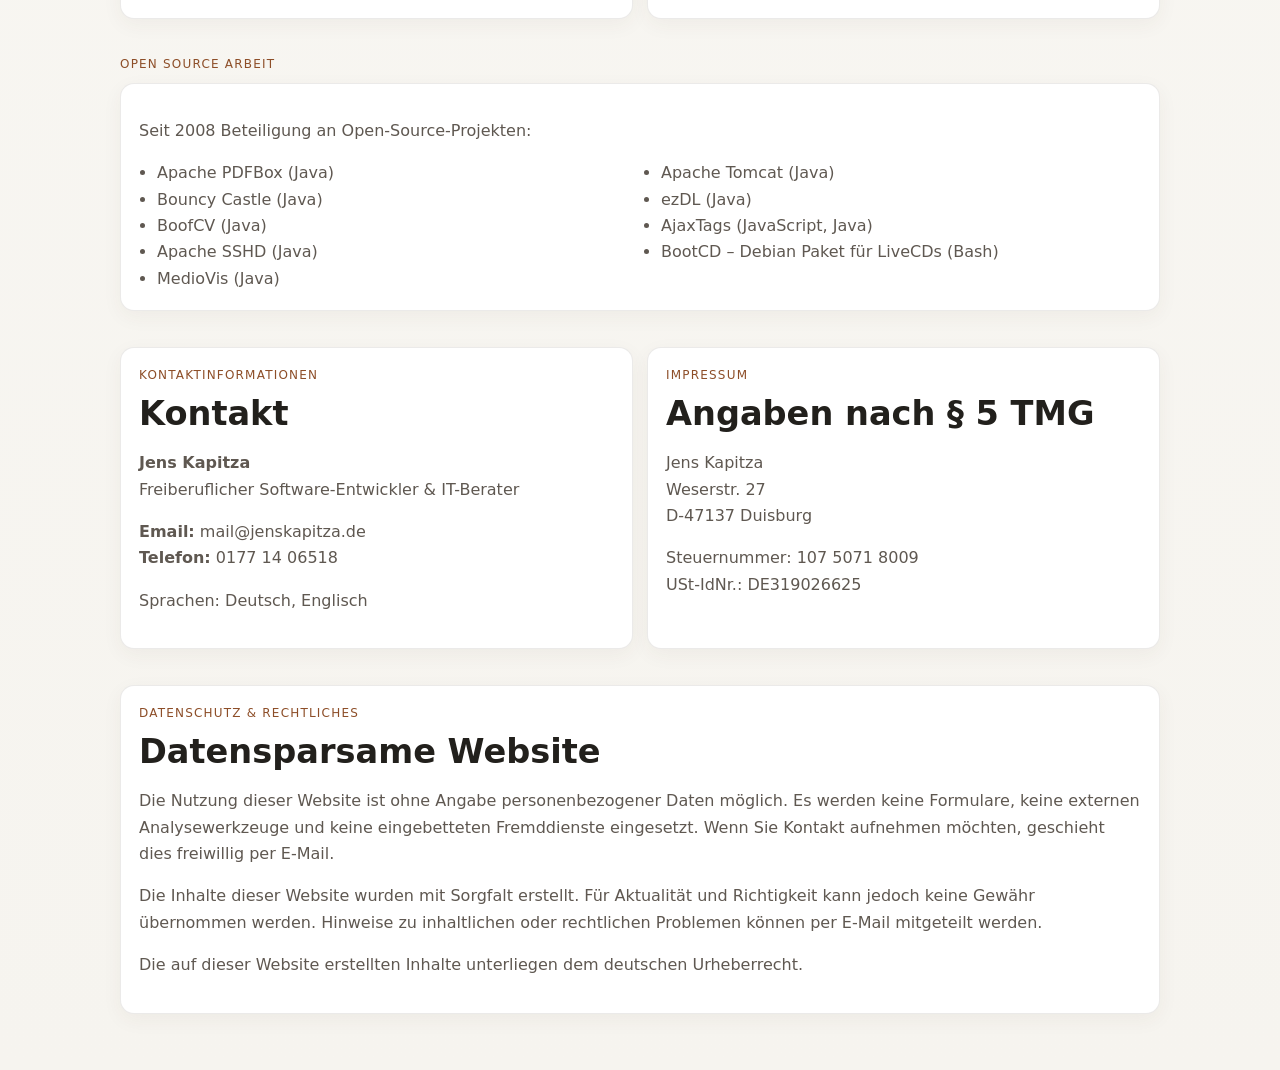
==== commit 5f0d2264: "Refine content structure and readability" ====
--- a/index.html
+++ b/index.html
@@ -54,12 +54,10 @@
         </div>
         <div>
           <p>
-            Mit über 10 Jahren Erfahrung in der Softwareentwicklung, insbesondere im Umfeld von Industrie- und IoT-Geräten,
-            arbeite ich an Lösungen, die technisch tragfähig und im Alltag sinnvoll nutzbar sind.
+            Mit über 10 Jahren Erfahrung in der Softwareentwicklung arbeite ich an Lösungen, die technisch belastbar, verständlich und im Alltag sinnvoll nutzbar sind. Ein Schwerpunkt liegt auf Industrie- und IoT-nahen Projekten.
           </p>
           <p>
-            Mein Hintergrund umfasst Linux-Server, Apache, MySQL, PostgreSQL sowie Java Persistence API.
-            Ich habe einen Master of Science in Angewandter Informatik an der Universität Duisburg-Essen erworben.
+            Mein Hintergrund umfasst Linux-Server, Apache, MySQL, PostgreSQL, Java Persistence API und klassische Open-Source-Infrastrukturen. Dazu kommt ein Master of Science in Angewandter Informatik an der Universität Duisburg-Essen.
           </p>
           <p>
             Ich arbeite gern an Projekten, in denen Analyse, Struktur und eine saubere technische Umsetzung gefragt sind.
@@ -75,7 +73,7 @@
           <article class="panel"><h3>IT-Beratung</h3><p>Beratung bei technischen Fragestellungen, Systemen, Open-Source-Stacks und praktischen Lösungswegen.</p></article>
           <article class="panel"><h3>Migration auf Linux &amp; Open Source</h3><p>Unterstützung bei Umstellungen auf Linux- und Open-Source-Lösungen mit Blick auf Alltagstauglichkeit und Wartbarkeit.</p></article>
           <article class="panel"><h3>Analyse von Softwaresystemen</h3><p>Systemverständnis, Fehlereingrenzung und technischer Überblick bei komplexen oder gewachsenen Softwarelandschaften.</p></article>
-          <article class="panel"><h3>Praxisnahe Entwicklung</h3><p>Nicht nur Features bauen, sondern Lösungen schaffen, die sinnvoll, nachvollziehbar und erweiterbar bleiben.</p></article>
+          <article class="panel"><h3>Praxisnahe Entwicklung</h3><p>Nicht nur Features bauen, sondern Lösungen schaffen, die sinnvoll, nachvollziehbar und langfristig wartbar bleiben.</p></article>
         </div>
       </section>
 
@@ -86,6 +84,14 @@
           <article class="panel project"><h3>Sprachen & Frameworks</h3><p>Java, Python, .NET, JavaScript, PHP, Modbus, Spring Framework.</p></article>
           <article class="panel project"><h3>Java & UI-Technologien</h3><p>JPA, Hibernate, OpenJPA, eclipseLink, JavaFX, JMS, Swing, jQuery, JSF, Bootstrap.</p></article>
           <article class="panel project warm"><h3>Infrastruktur & Versionierung</h3><p>Web- und Mailserver mit Postfix und Dovecot, dazu Versionsverwaltung mit Git und SVN.</p></article>
+        </div>
+      </section>
+
+      <section id="profile" class="container section">
+        <p class="section-label">Profil</p>
+        <div class="grid cards-2">
+          <article class="panel project"><h3>Arbeitsweise</h3><p>Ich arbeite analytisch, lösungsorientiert und mit Blick auf das, was für ein Projekt wirklich trägt. Gute Technik muss nicht laut sein – aber zuverlässig.</p></article>
+          <article class="panel project"><h3>Themenschwerpunkte</h3><p>Softwareentwicklung, Linux, Open Source, Datenbanken, technische Analyse, Embedded-/Industrieumfeld und moderne digitale Werkzeuge.</p></article>
         </div>
       </section>
 
--- a/styles.css
+++ b/styles.css
@@ -1,16 +1,15 @@
 :root {
-  --bg: #f8f4ee;
-  --bg-soft: #fffaf5;
-  --panel: rgba(255, 255, 255, 0.86);
-  --panel-soft: rgba(255, 250, 245, 0.92);
-  --text: #2b241d;
-  --muted: #6f6156;
-  --line: rgba(92, 70, 53, 0.12);
-  --accent: #d67d4b;
-  --accent-strong: #c55f2a;
-  --accent-soft: #f5d6c2;
-  --green: #7ca486;
-  --shadow: 0 20px 50px rgba(100, 72, 47, 0.08);
+  --bg: #f6f4ef;
+  --bg-soft: #fbfaf7;
+  --panel: #ffffff;
+  --panel-soft: #fcfbf8;
+  --text: #22201c;
+  --muted: #5f5851;
+  --line: rgba(60, 50, 40, 0.10);
+  --accent: #b66a3b;
+  --accent-strong: #8d4e28;
+  --accent-soft: #f1e3d7;
+  --shadow: 0 6px 20px rgba(70, 50, 35, 0.05);
 }
 * { box-sizing: border-box; }
 html { scroll-behavior: smooth; }
@@ -18,14 +17,11 @@
   margin: 0;
   font-family: Inter, system-ui, -apple-system, BlinkMacSystemFont, "Segoe UI", sans-serif;
   color: var(--text);
-  background:
-    radial-gradient(circle at top right, rgba(245,214,194,0.6), transparent 26%),
-    radial-gradient(circle at left center, rgba(124,164,134,0.18), transparent 22%),
-    linear-gradient(180deg, var(--bg-soft), var(--bg));
+  background: linear-gradient(180deg, var(--bg-soft), var(--bg));
 }
 a { color: inherit; text-decoration: none; }
 .container {
-  width: min(1120px, calc(100% - 32px));
+  width: min(1040px, calc(100% - 32px));
   margin: 0 auto;
 }
 .site-header {
@@ -35,169 +31,146 @@
   display: flex;
   align-items: center;
   justify-content: space-between;
-  gap: 18px;
-  padding: 22px 0;
-  backdrop-filter: blur(14px);
-  background: rgba(248,244,238,0.7);
+  gap: 16px;
+  padding: 16px 0;
+  background: rgba(246, 244, 239, 0.94);
+  border-bottom: 1px solid var(--line);
 }
 .brand {
-  font-weight: 800;
-  letter-spacing: 0.03em;
+  font-weight: 700;
+  letter-spacing: 0.01em;
 }
 .site-header nav {
   display: flex;
-  gap: 18px;
+  gap: 16px;
   color: var(--muted);
   flex-wrap: wrap;
+  font-size: 0.95rem;
 }
 .hero {
   display: grid;
-  grid-template-columns: 1.2fr 0.85fr;
-  gap: 26px;
-  align-items: center;
-  min-height: calc(92vh - 80px);
-  padding: 40px 0 40px;
+  grid-template-columns: 1.15fr 0.85fr;
+  gap: 20px;
+  align-items: start;
+  padding: 40px 0 28px;
 }
 .eyebrow, .section-label {
-  margin: 0 0 10px;
+  margin: 0 0 8px;
   text-transform: uppercase;
-  letter-spacing: 0.12em;
-  font-size: 0.78rem;
+  letter-spacing: 0.10em;
+  font-size: 0.75rem;
   color: var(--accent-strong);
 }
 h1 {
-  margin: 0 0 18px;
-  font-size: clamp(2.8rem, 7vw, 5.8rem);
-  line-height: 0.95;
-  max-width: 11ch;
+  margin: 0 0 14px;
+  font-size: clamp(2.2rem, 5vw, 4.2rem);
+  line-height: 1.02;
+  max-width: 12ch;
 }
 h2 {
-  margin: 0 0 12px;
-  font-size: clamp(1.7rem, 3vw, 2.5rem);
-  line-height: 1.15;
+  margin: 0 0 10px;
+  font-size: clamp(1.5rem, 3vw, 2.1rem);
+  line-height: 1.2;
 }
 h3 {
   margin-top: 0;
-  margin-bottom: 10px;
-  font-size: 1.2rem;
+  margin-bottom: 8px;
+  font-size: 1.08rem;
 }
-p, li, .lead { color: var(--muted); line-height: 1.75; }
-li + li { margin-top: 8px; }
+p, li, .lead { color: var(--muted); line-height: 1.65; }
 .lead {
-  font-size: 1.12rem;
+  font-size: 1.05rem;
   max-width: 62ch;
 }
 .actions {
   display: flex;
-  gap: 14px;
+  gap: 12px;
   flex-wrap: wrap;
-  margin-top: 28px;
+  margin-top: 20px;
 }
 .button {
   display: inline-flex;
   align-items: center;
   justify-content: center;
-  padding: 14px 18px;
-  border-radius: 999px;
-  font-weight: 700;
+  padding: 11px 15px;
+  border-radius: 10px;
+  font-weight: 600;
   border: 1px solid var(--line);
 }
 .button.primary {
-  background: linear-gradient(135deg, var(--accent), var(--accent-strong));
+  background: var(--accent);
   color: #fff;
-  border-color: transparent;
+  border-color: var(--accent);
 }
 .button.secondary {
-  background: rgba(255,255,255,0.7);
+  background: #fff;
 }
 .panel {
   background: var(--panel);
   border: 1px solid var(--line);
-  border-radius: 28px;
-  padding: 26px;
+  border-radius: 14px;
+  padding: 18px;
   box-shadow: var(--shadow);
 }
 .hero-card { background: var(--panel-soft); }
 .badge {
   display: inline-block;
-  margin-bottom: 16px;
-  padding: 8px 12px;
+  margin-bottom: 12px;
+  padding: 6px 10px;
   border-radius: 999px;
   background: var(--accent-soft);
   color: var(--accent-strong);
-  font-size: 0.85rem;
-  font-weight: 700;
+  font-size: 0.8rem;
+  font-weight: 600;
 }
-.section { padding: 48px 0 20px; }
+.section { padding: 28px 0 8px; }
 .two-col {
   display: grid;
   grid-template-columns: 0.8fr 1.2fr;
-  gap: 30px;
+  gap: 24px;
 }
-.grid { display: grid; gap: 20px; }
+.grid { display: grid; gap: 14px; }
 .cards-3 { grid-template-columns: repeat(3, minmax(0, 1fr)); }
 .cards-2 { grid-template-columns: repeat(2, minmax(0, 1fr)); }
-.plain-list {
+.project.warm,
+.spotlight {
+  background: var(--panel-soft);
+}
+.meta {
+  display: inline-block;
+  margin-top: 10px;
+  color: var(--accent-strong);
+  font-size: 0.9rem;
+  font-weight: 600;
+}
+.small { font-size: 0.95rem; }
+.clean-list {
   margin: 0;
-  padding-left: 1.1rem;
-}
-.facts {
-  margin-top: 18px;
+  padding-left: 18px;
 }
 .columns {
   columns: 2;
-  column-gap: 32px;
+  column-gap: 24px;
 }
-.columns li,
-.training-list li {
-  break-inside: avoid;
+.timeline {
+  display: grid;
+  gap: 12px;
 }
-.project.warm {
-  background: linear-gradient(180deg, rgba(255,250,245,0.98), rgba(245,214,194,0.35));
-}
-.meta {
-  display: inline-block;
-  margin-top: 12px;
-  color: var(--accent-strong);
-  font-size: 0.92rem;
-  font-weight: 600;
-}
-.spotlight {
-  background: linear-gradient(135deg, rgba(255,255,255,0.92), rgba(245,214,194,0.5));
-}
-.mail-link {
-  color: var(--accent-strong);
-  font-weight: 700;
-}
-.legal-panel {
-  padding-bottom: 34px;
-}
-.legal-grid {
+.entry p { margin-bottom: 0; }
+.contact-grid {
   display: grid;
   grid-template-columns: repeat(2, minmax(0, 1fr));
-  gap: 20px;
-  margin-top: 28px;
+  gap: 14px;
 }
-.legal-grid section {
-  min-height: 100%;
-  padding: 20px;
-  border-radius: 20px;
-  background: rgba(255,255,255,0.62);
-  border: 1px solid var(--line);
-}
-.training-list {
-  columns: 2;
-  column-gap: 32px;
-}
-.small { font-size: 0.98rem; }
-.vision { padding-bottom: 72px; }
+.legal { padding-bottom: 56px; }
 @media (max-width: 900px) {
-  .hero, .two-col, .cards-3, .cards-2, .legal-grid { grid-template-columns: 1fr; }
-  .columns, .training-list { columns: 1; }
+  .hero, .two-col, .cards-3, .cards-2, .contact-grid { grid-template-columns: 1fr; }
+  .columns { columns: 1; }
   h1 { max-width: none; }
   .site-header { position: static; }
 }
 @media (max-width: 560px) {
-  .panel { padding: 20px; border-radius: 22px; }
-  .container { width: min(1120px, calc(100% - 20px)); }
+  .panel { padding: 16px; border-radius: 12px; }
+  .container { width: min(1040px, calc(100% - 20px)); }
+  .site-header nav { gap: 10px; }
 }
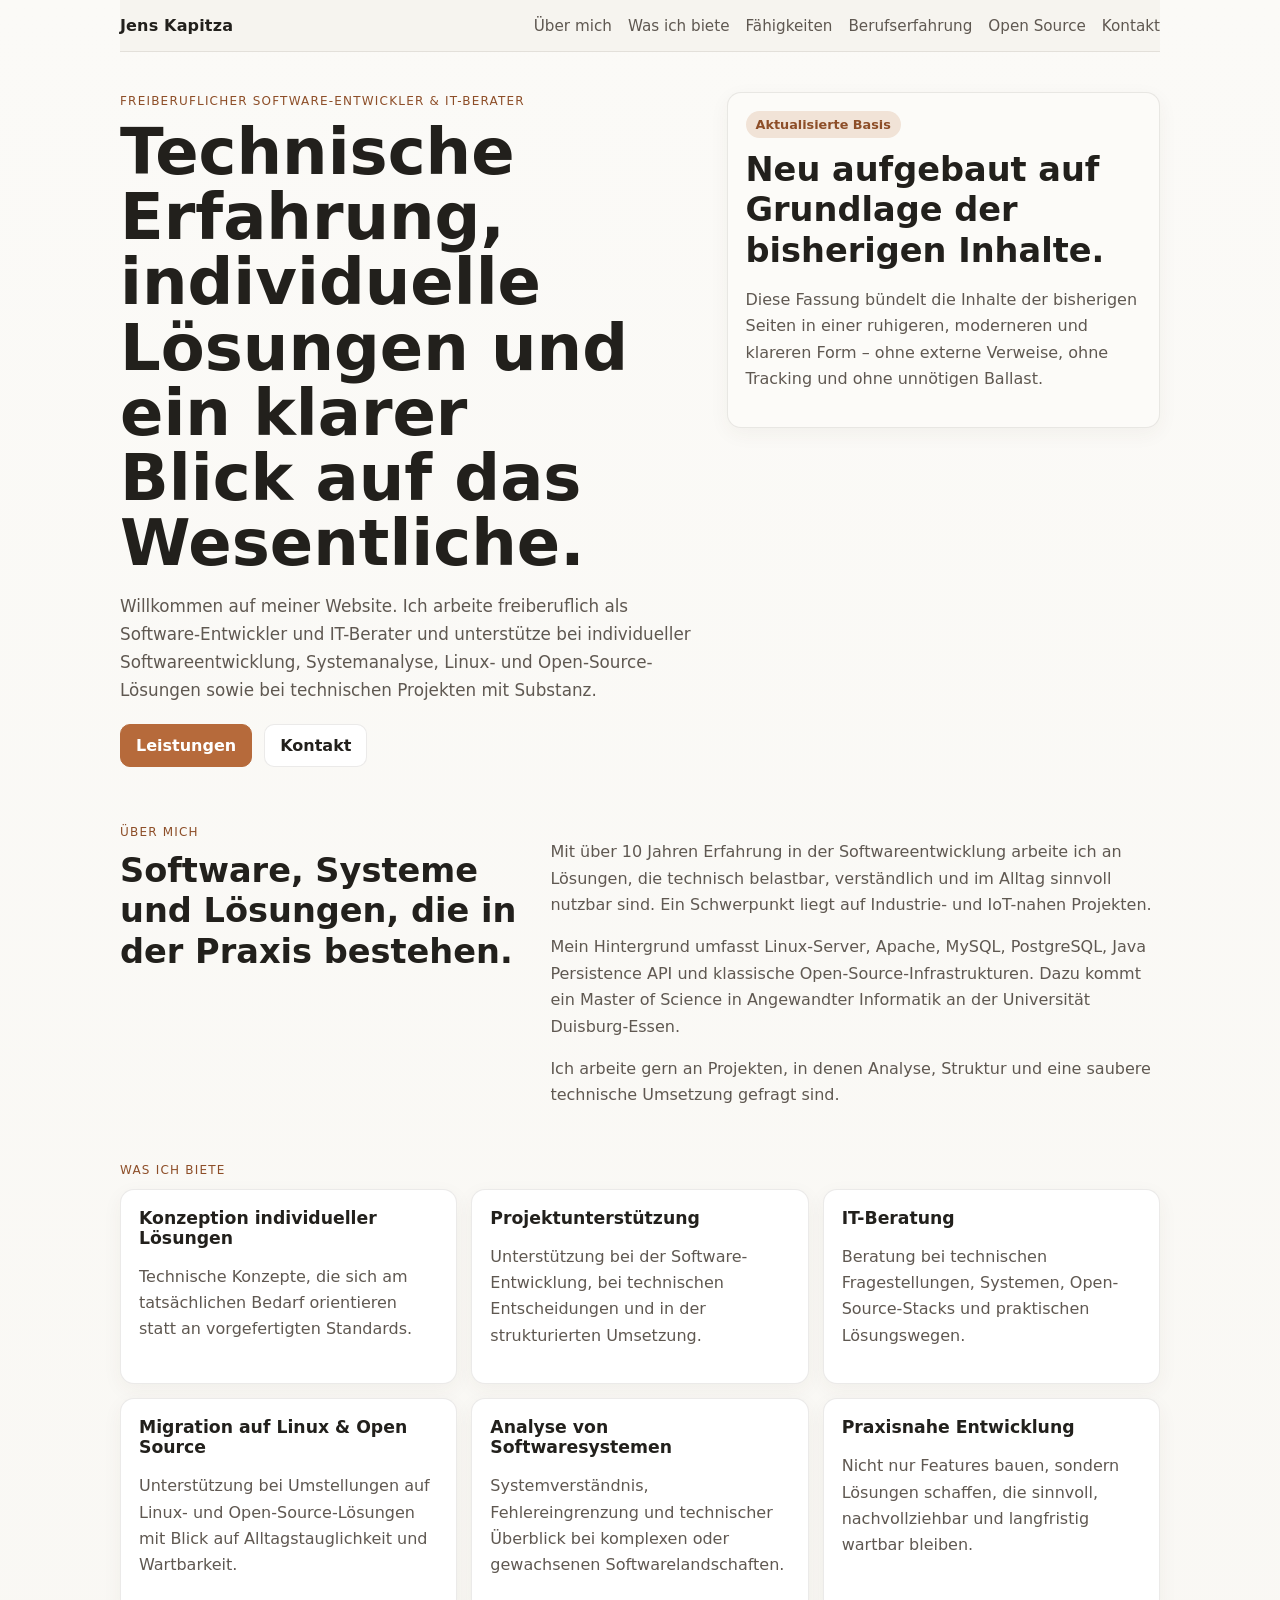
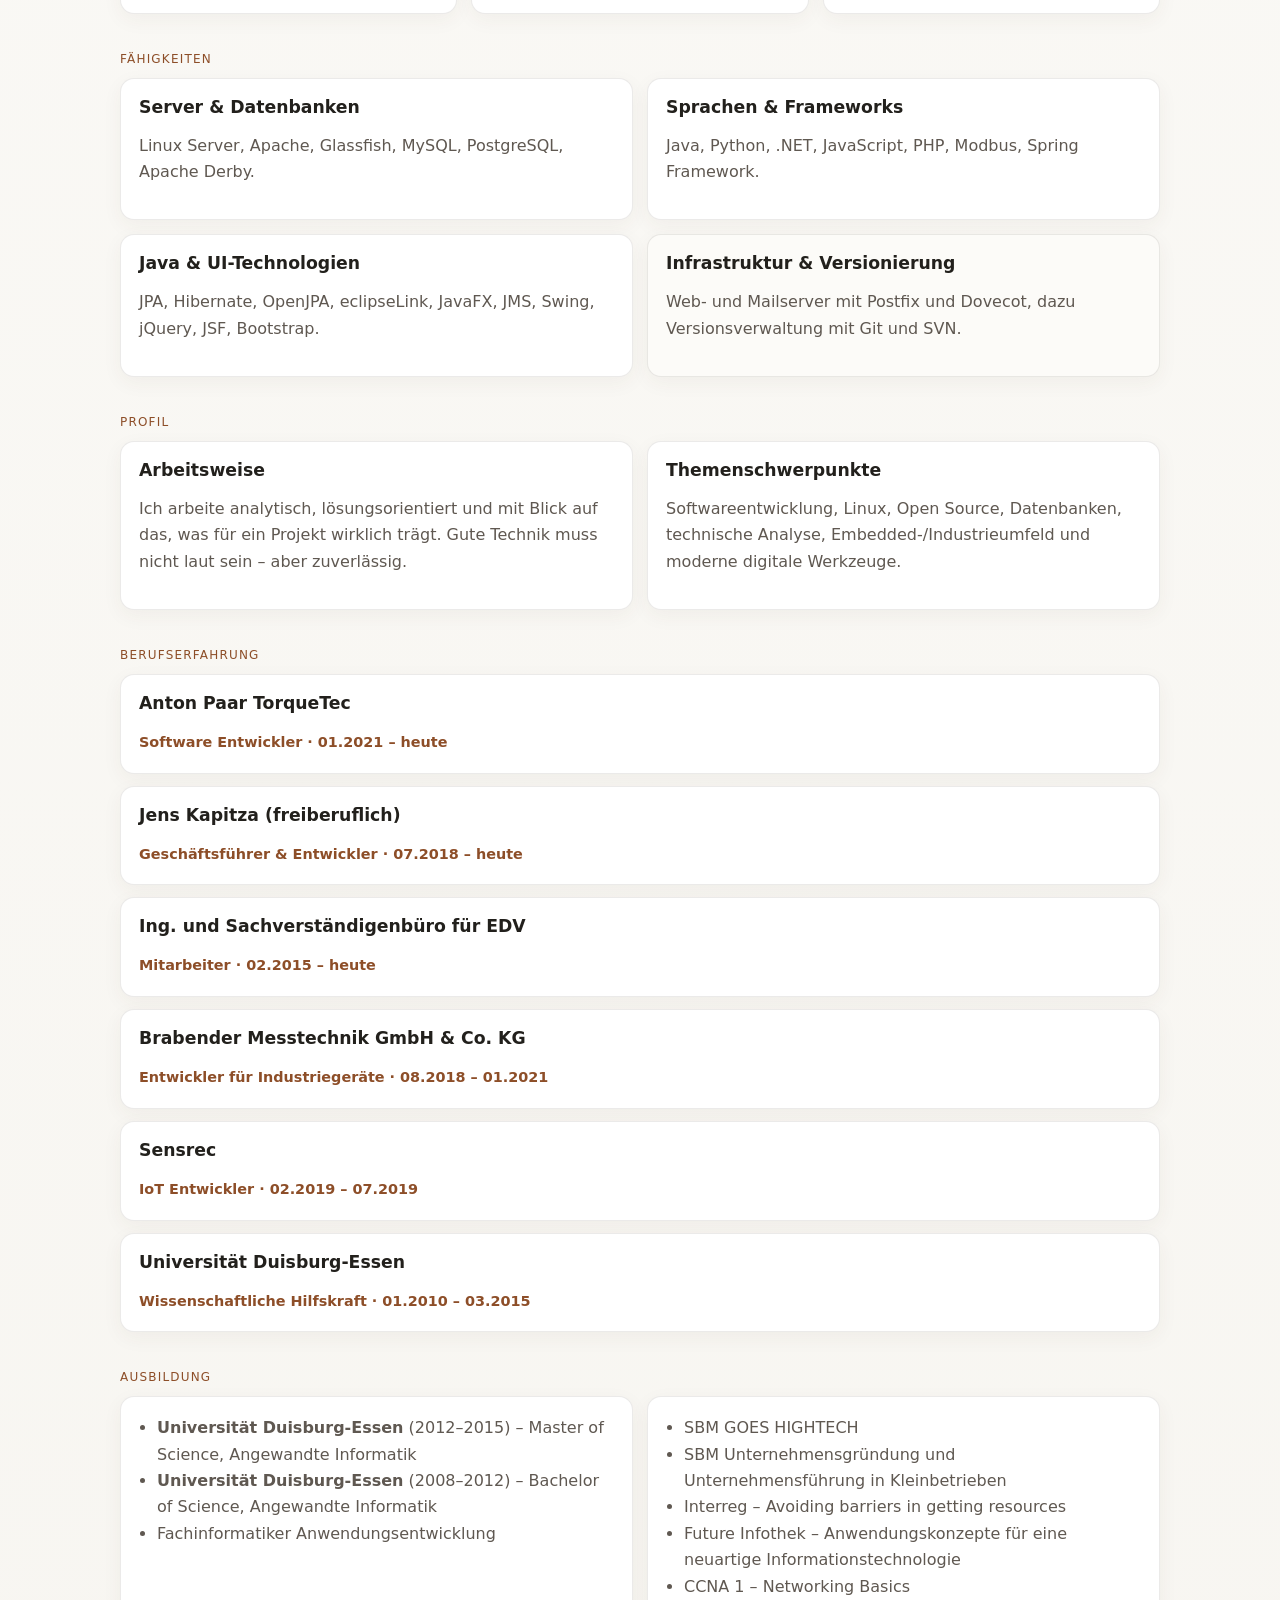
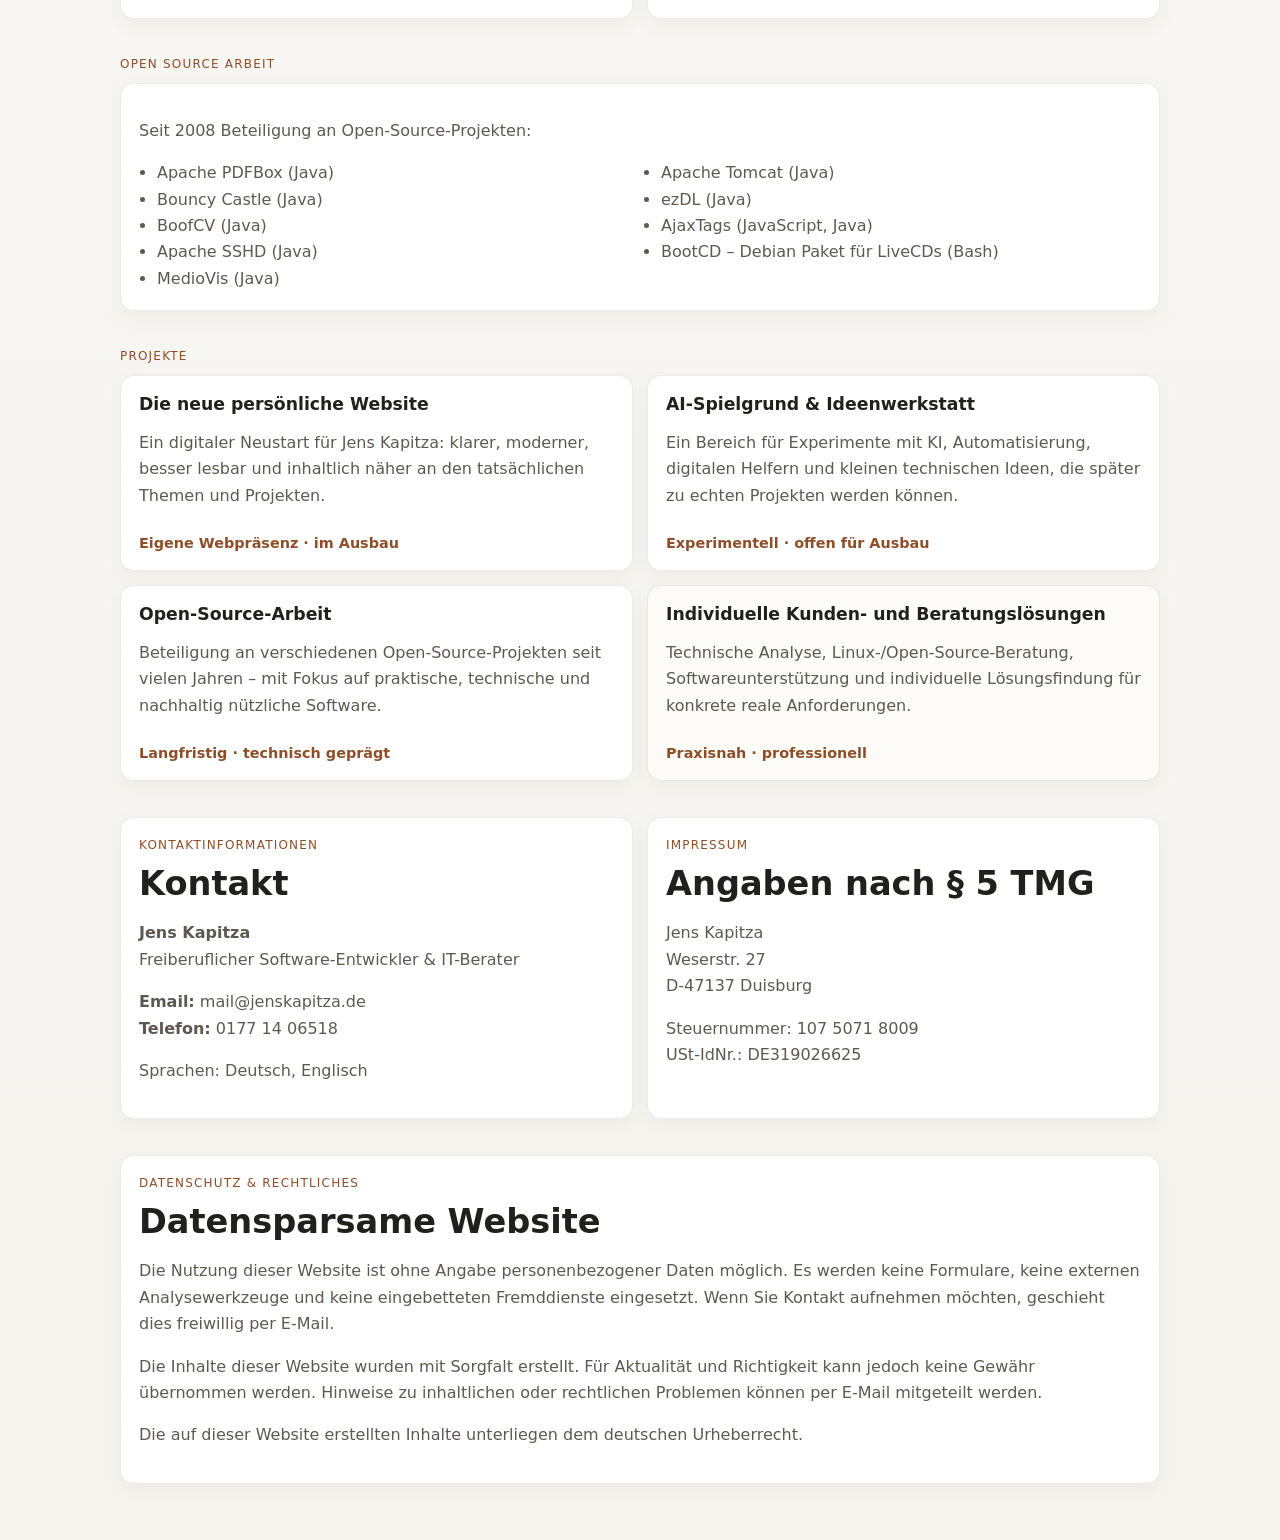
==== commit 8f07f771: "Add short project descriptions" ====
--- a/index.html
+++ b/index.html
@@ -147,6 +147,32 @@
         </div>
       </section>
 
+            <section id="projects" class="container section">
+        <p class="section-label">Projekte</p>
+        <div class="grid cards-2">
+          <article class="panel project">
+            <h3>Die neue persönliche Website</h3>
+            <p>Ein digitaler Neustart für Jens Kapitza: klarer, moderner, besser lesbar und inhaltlich näher an den tatsächlichen Themen und Projekten.</p>
+            <span class="meta">Eigene Webpräsenz · im Ausbau</span>
+          </article>
+          <article class="panel project">
+            <h3>AI-Spielgrund & Ideenwerkstatt</h3>
+            <p>Ein Bereich für Experimente mit KI, Automatisierung, digitalen Helfern und kleinen technischen Ideen, die später zu echten Projekten werden können.</p>
+            <span class="meta">Experimentell · offen für Ausbau</span>
+          </article>
+          <article class="panel project">
+            <h3>Open-Source-Arbeit</h3>
+            <p>Beteiligung an verschiedenen Open-Source-Projekten seit vielen Jahren – mit Fokus auf praktische, technische und nachhaltig nützliche Software.</p>
+            <span class="meta">Langfristig · technisch geprägt</span>
+          </article>
+          <article class="panel project warm">
+            <h3>Individuelle Kunden- und Beratungslösungen</h3>
+            <p>Technische Analyse, Linux-/Open-Source-Beratung, Softwareunterstützung und individuelle Lösungsfindung für konkrete reale Anforderungen.</p>
+            <span class="meta">Praxisnah · professionell</span>
+          </article>
+        </div>
+      </section>
+
       <section id="contact" class="container section contact-grid">
         <article class="panel">
           <p class="section-label">Kontaktinformationen</p>
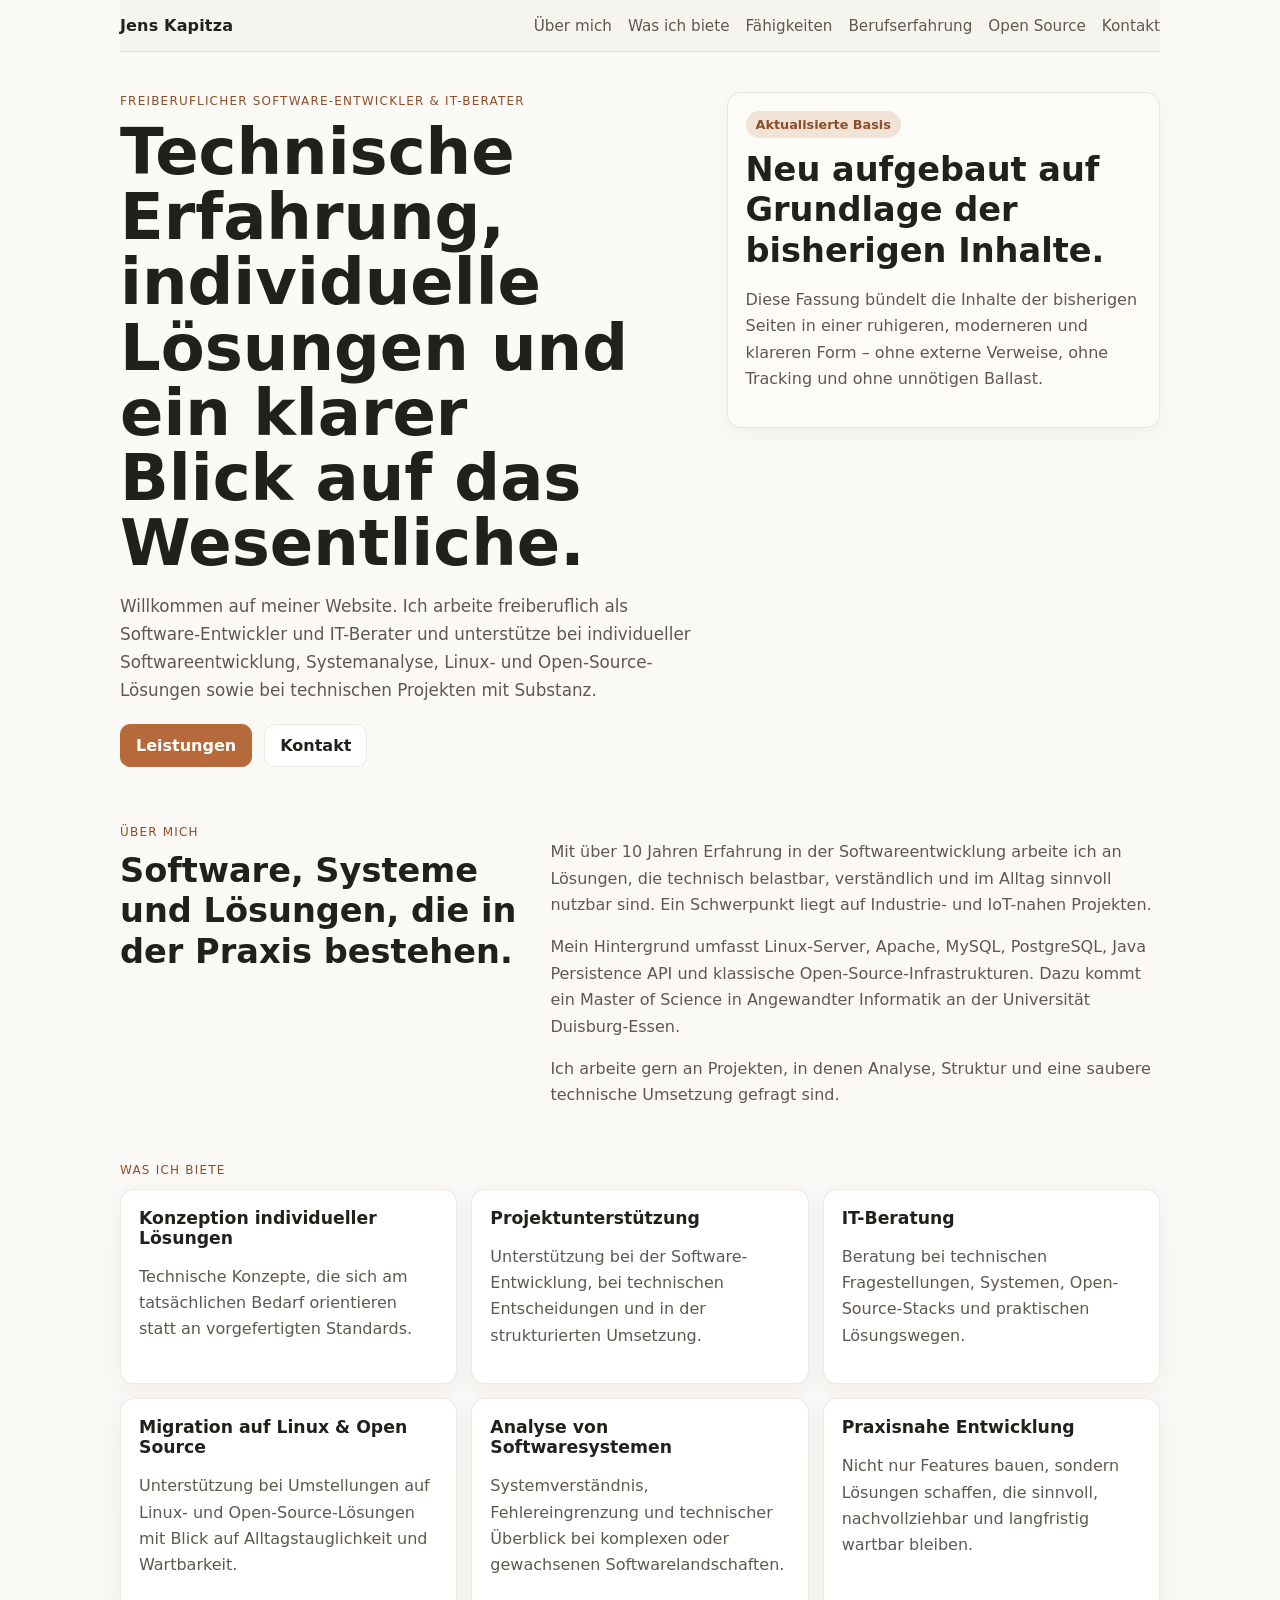
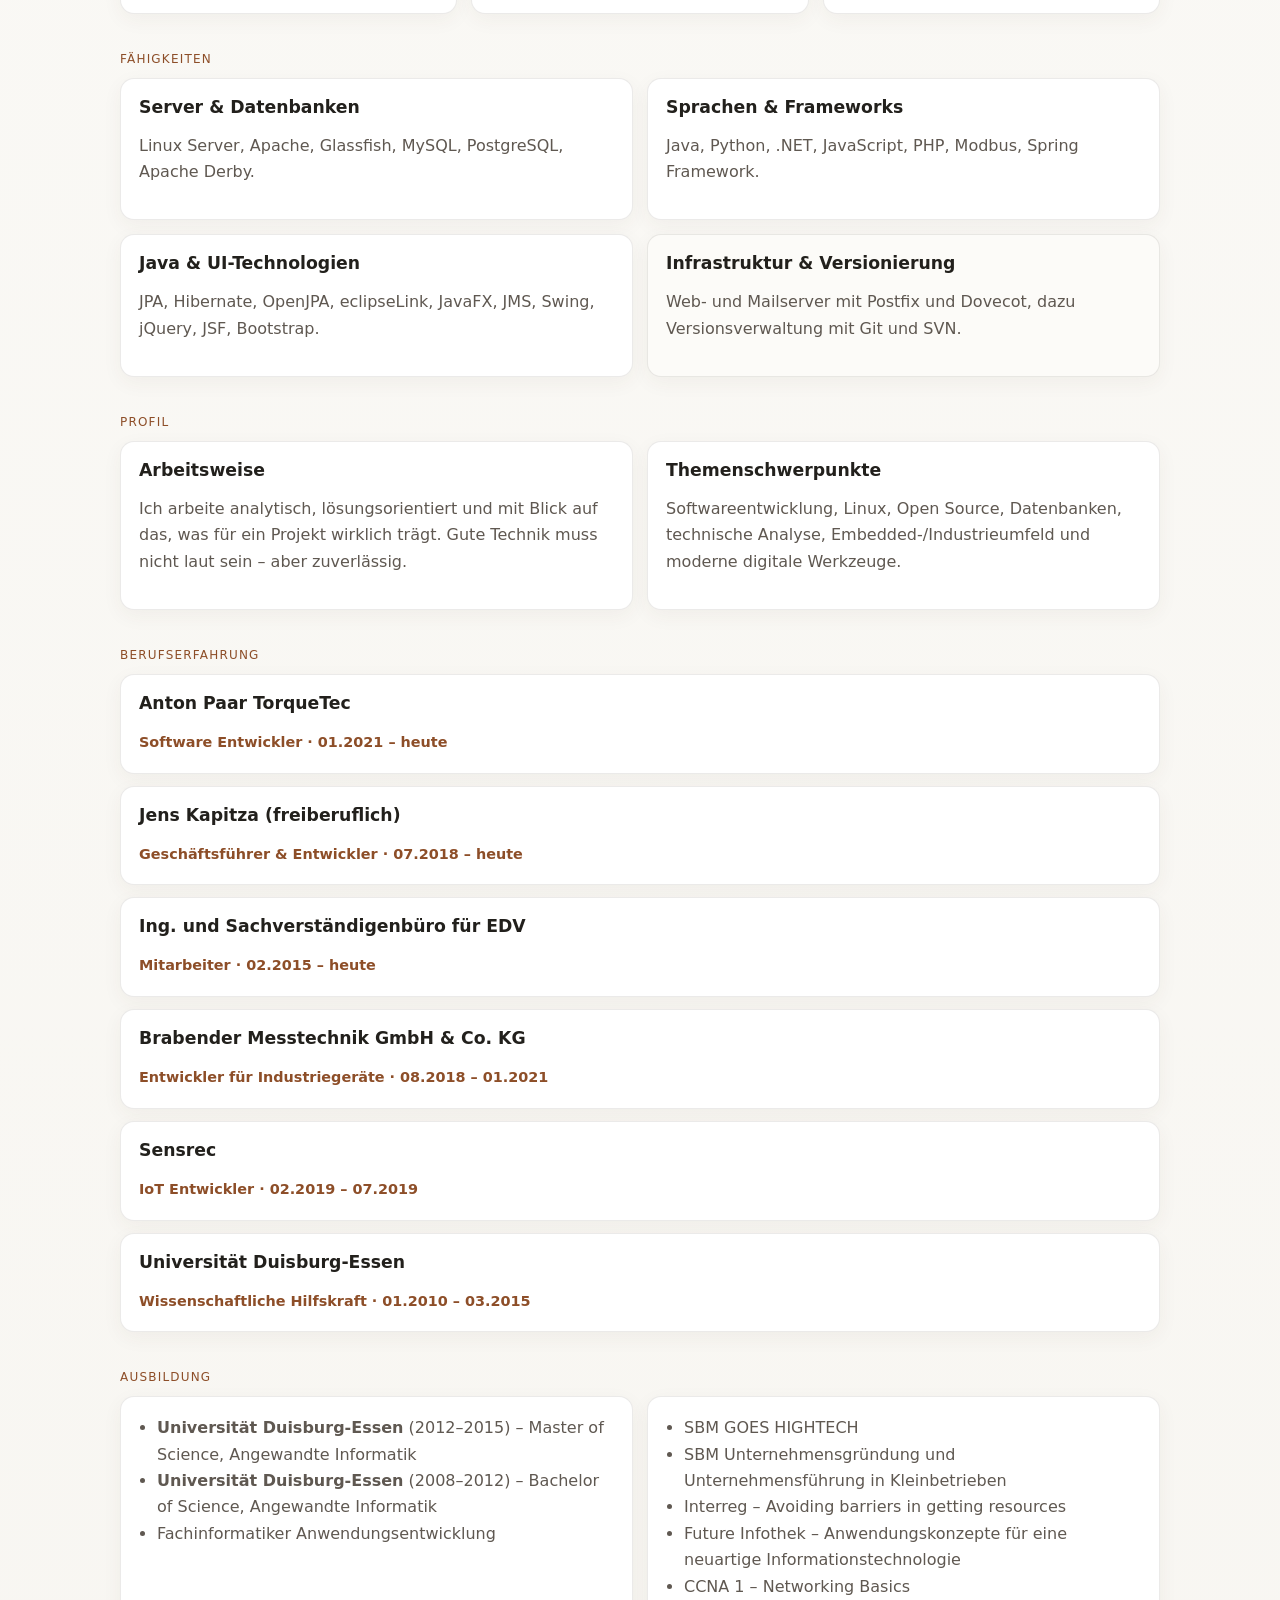
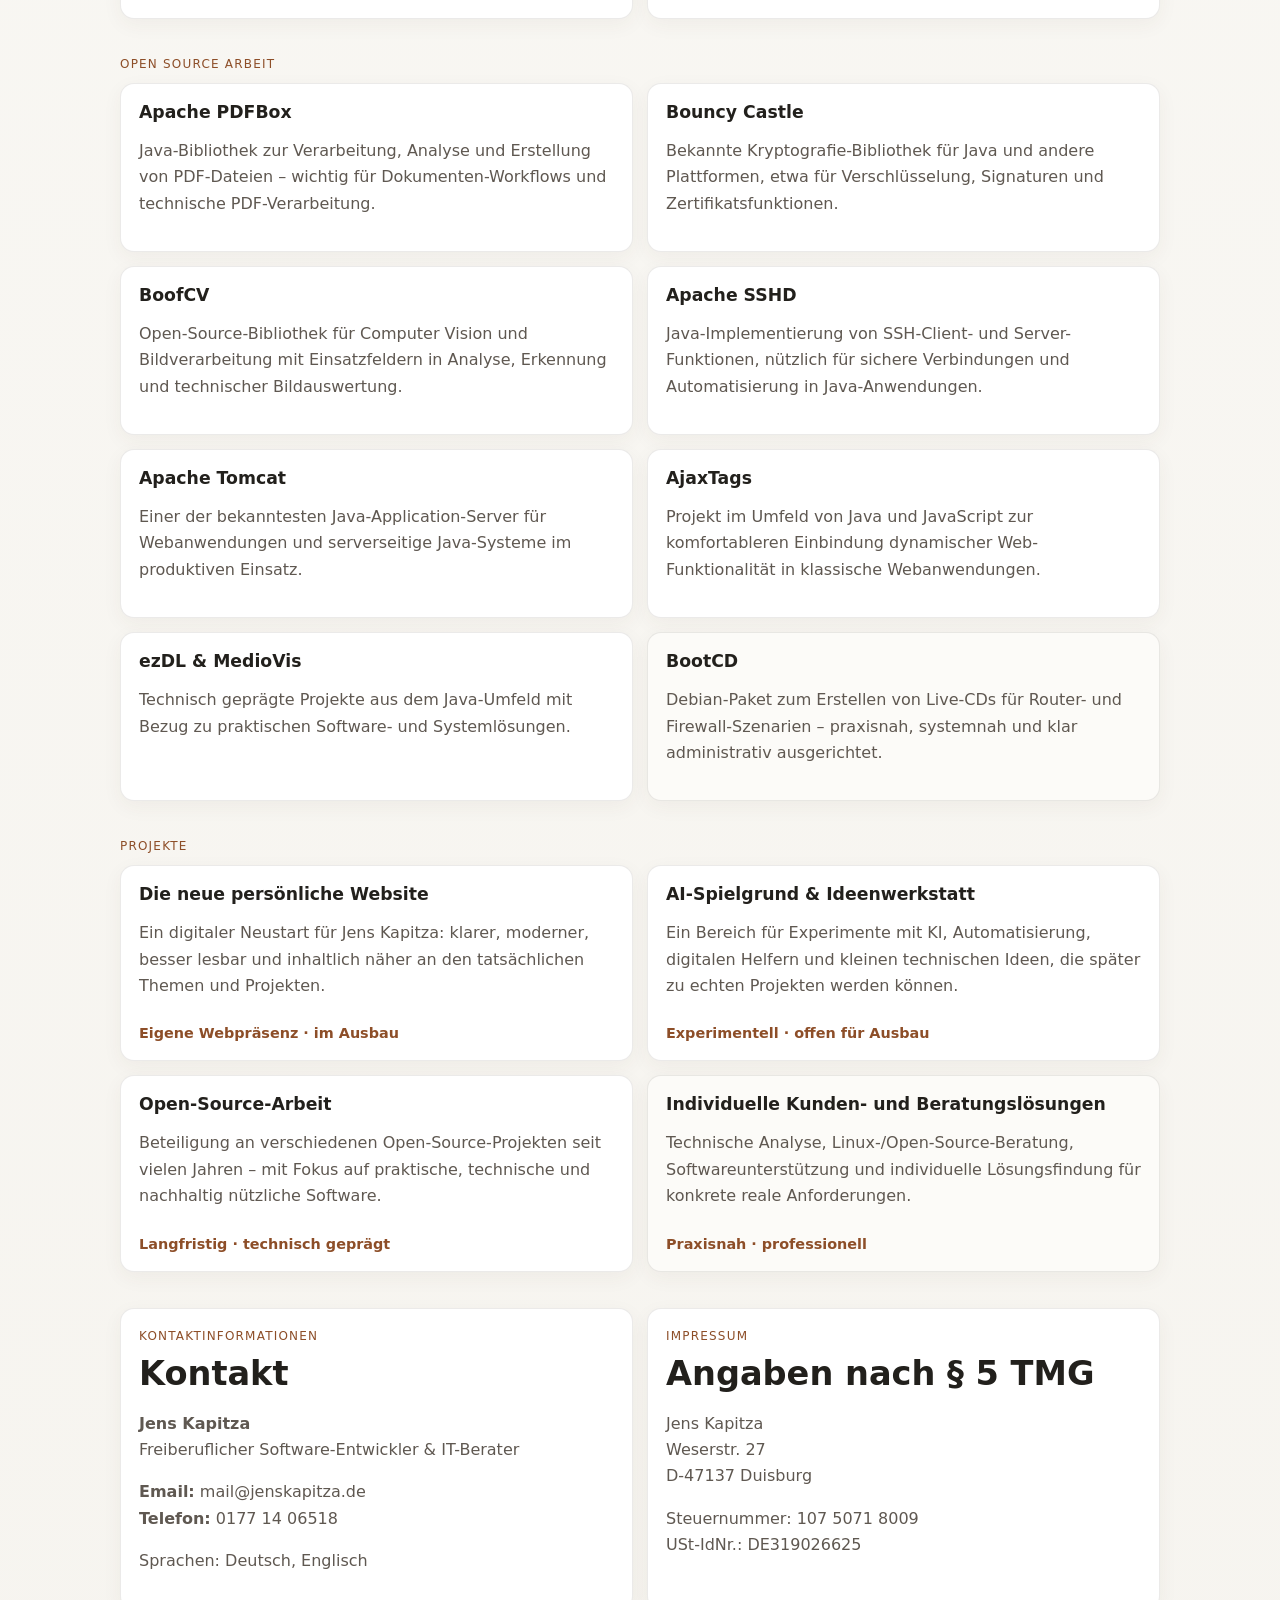
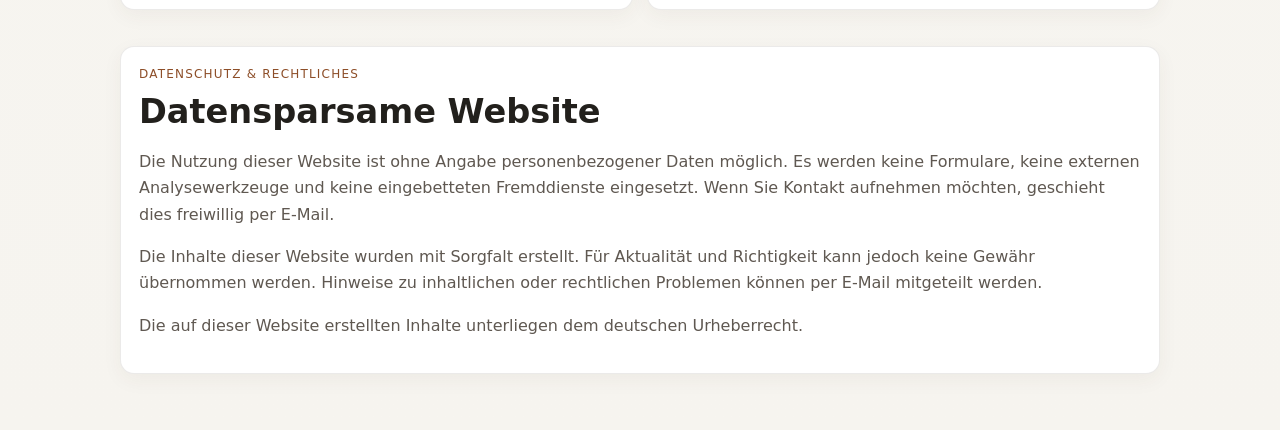
==== commit d77758ae: "Expand open source project descriptions" ====
--- a/index.html
+++ b/index.html
@@ -131,19 +131,39 @@
 
       <section id="opensource" class="container section">
         <p class="section-label">Open Source Arbeit</p>
-        <div class="panel">
-          <p>Seit 2008 Beteiligung an Open-Source-Projekten:</p>
-          <ul class="clean-list columns">
-            <li>Apache PDFBox (Java)</li>
-            <li>Bouncy Castle (Java)</li>
-            <li>BoofCV (Java)</li>
-            <li>Apache SSHD (Java)</li>
-            <li>MedioVis (Java)</li>
-            <li>Apache Tomcat (Java)</li>
-            <li>ezDL (Java)</li>
-            <li>AjaxTags (JavaScript, Java)</li>
-            <li>BootCD – Debian Paket für LiveCDs (Bash)</li>
-          </ul>
+        <div class="grid cards-2">
+          <article class="panel project">
+            <h3>Apache PDFBox</h3>
+            <p>Java-Bibliothek zur Verarbeitung, Analyse und Erstellung von PDF-Dateien – wichtig für Dokumenten-Workflows und technische PDF-Verarbeitung.</p>
+          </article>
+          <article class="panel project">
+            <h3>Bouncy Castle</h3>
+            <p>Bekannte Kryptografie-Bibliothek für Java und andere Plattformen, etwa für Verschlüsselung, Signaturen und Zertifikatsfunktionen.</p>
+          </article>
+          <article class="panel project">
+            <h3>BoofCV</h3>
+            <p>Open-Source-Bibliothek für Computer Vision und Bildverarbeitung mit Einsatzfeldern in Analyse, Erkennung und technischer Bildauswertung.</p>
+          </article>
+          <article class="panel project">
+            <h3>Apache SSHD</h3>
+            <p>Java-Implementierung von SSH-Client- und Server-Funktionen, nützlich für sichere Verbindungen und Automatisierung in Java-Anwendungen.</p>
+          </article>
+          <article class="panel project">
+            <h3>Apache Tomcat</h3>
+            <p>Einer der bekanntesten Java-Application-Server für Webanwendungen und serverseitige Java-Systeme im produktiven Einsatz.</p>
+          </article>
+          <article class="panel project">
+            <h3>AjaxTags</h3>
+            <p>Projekt im Umfeld von Java und JavaScript zur komfortableren Einbindung dynamischer Web-Funktionalität in klassische Webanwendungen.</p>
+          </article>
+          <article class="panel project">
+            <h3>ezDL & MedioVis</h3>
+            <p>Technisch geprägte Projekte aus dem Java-Umfeld mit Bezug zu praktischen Software- und Systemlösungen.</p>
+          </article>
+          <article class="panel project warm">
+            <h3>BootCD</h3>
+            <p>Debian-Paket zum Erstellen von Live-CDs für Router- und Firewall-Szenarien – praxisnah, systemnah und klar administrativ ausgerichtet.</p>
+          </article>
         </div>
       </section>
 
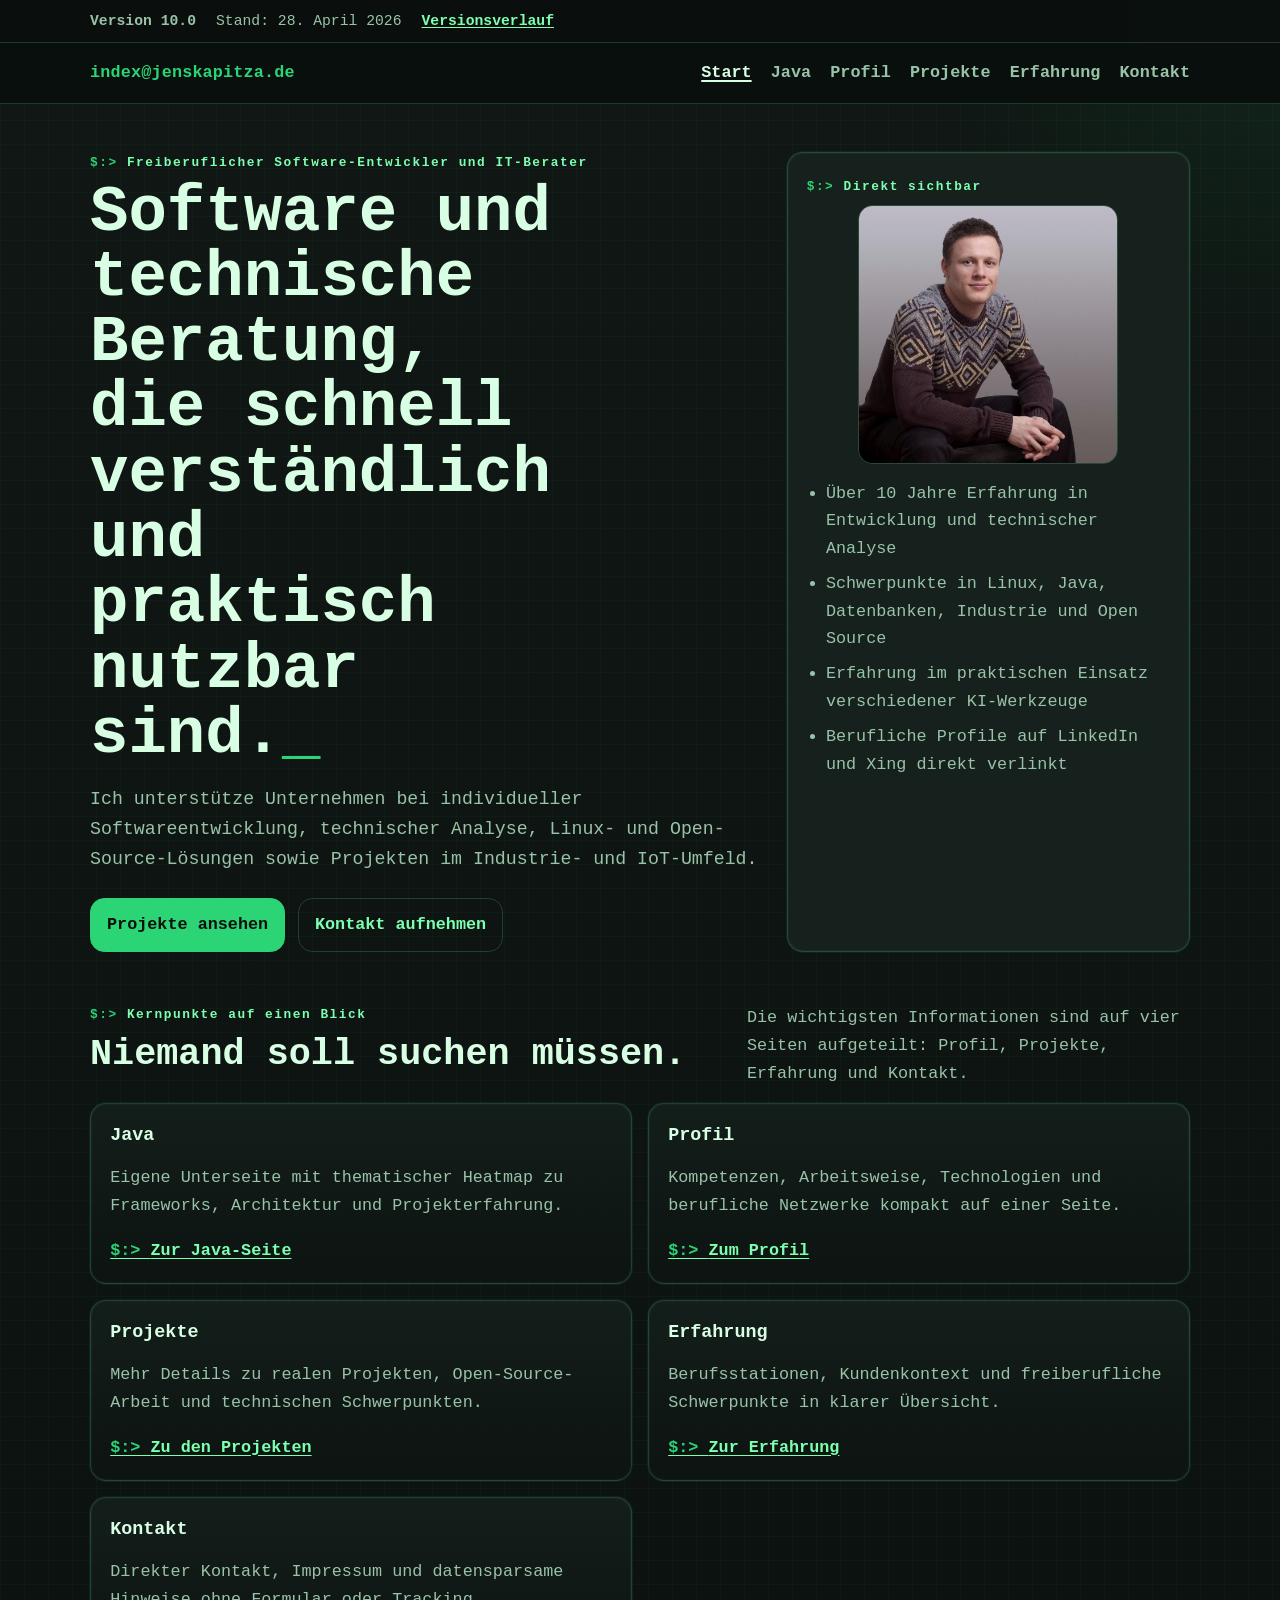
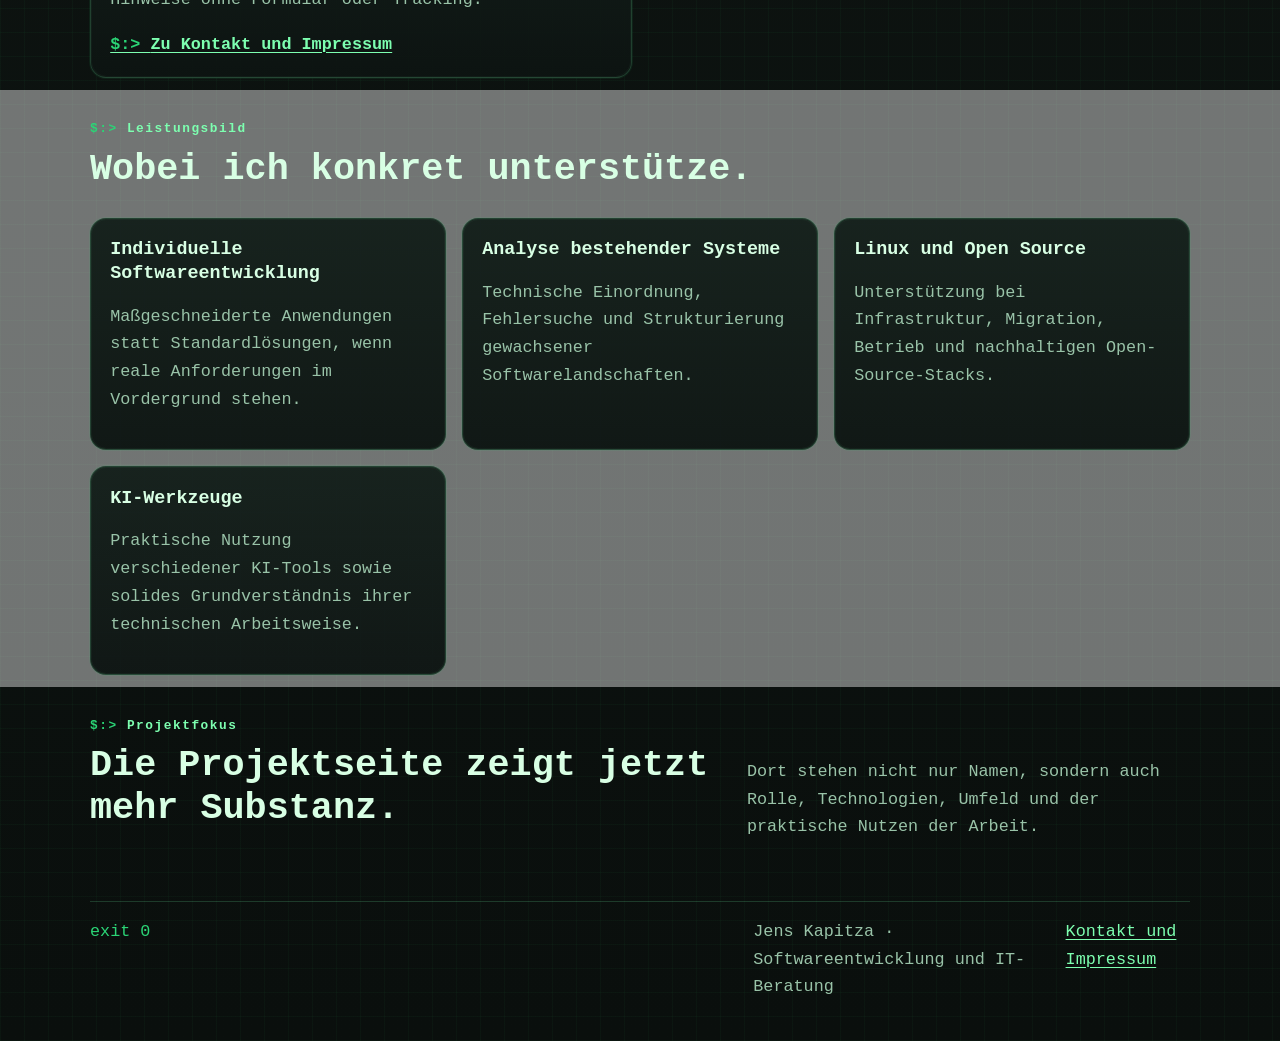
==== commit 851c4ebd: "step2" ====
--- a/index.html
+++ b/index.html
@@ -3,232 +3,166 @@
   <head>
     <meta charset="utf-8" />
     <meta name="viewport" content="width=device-width, initial-scale=1" />
-    <title>Jens Kapitza – Freiberuflicher Software-Entwickler & IT-Berater</title>
-    <meta name="description" content="Jens Kapitza – freiberuflicher Software-Entwickler und IT-Berater mit Erfahrung in Industrie, IoT, Linux, Datenbanken, Open Source und individueller Lösungsentwicklung." />
-    <meta name="theme-color" content="#f8f4ee" />
+    <title>Jens Kapitza | Softwareentwicklung und IT-Beratung</title>
+    <meta
+      name="description"
+      content="Jens Kapitza entwickelt individuelle Software, analysiert bestehende Systeme und unterstützt Projekte in Linux-, Industrie- und Open-Source-Umgebungen."
+    />
+    <meta name="theme-color" content="#f6f2ea" />
     <link rel="stylesheet" href="./styles.css" />
   </head>
   <body>
-    <header class="site-header container">
-      <a class="brand" href="#top">Jens Kapitza</a>
-      <nav>
-        <a href="#about">Über mich</a>
-        <a href="#services">Was ich biete</a>
-        <a href="#skills">Fähigkeiten</a>
-        <a href="#experience">Berufserfahrung</a>
-        <a href="#opensource">Open Source</a>
-        <a href="#contact">Kontakt</a>
-      </nav>
+    <a class="skip-link" href="#main-content">Direkt zum Inhalt springen</a>
+    <div class="version-strip">
+      <div class="container version-strip-inner">
+        <strong>Version 10.0</strong>
+        <span>Stand: 28. April 2026</span>
+        <a href="./versionen.html">Versionsverlauf</a>
+      </div>
+    </div>
+
+    <header class="site-header">
+      <div class="container site-header-inner">
+        <a class="brand" href="./index.html">index@jenskapitza.de</a>
+        <nav aria-label="Hauptnavigation">
+          <a class="is-current" href="./index.html" aria-current="page">Start</a>
+          <a href="./java.html">Java</a>
+          <a href="./profil.html">Profil</a>
+          <a href="./projekte.html">Projekte</a>
+          <a href="./erfahrung.html">Erfahrung</a>
+          <a href="./kontakt.html">Kontakt</a>
+        </nav>
+      </div>
     </header>
 
-    <main id="top">
-      <section class="hero container">
-        <div class="hero-copy">
-          <p class="eyebrow">Freiberuflicher Software-Entwickler &amp; IT-Berater</p>
-          <h1>Technische Erfahrung, individuelle Lösungen und ein klarer Blick auf das Wesentliche.</h1>
-          <p class="lead">
-            Willkommen auf meiner Website. Ich arbeite freiberuflich als Software-Entwickler und IT-Berater
-            und unterstütze bei individueller Softwareentwicklung, Systemanalyse, Linux- und Open-Source-Lösungen
-            sowie bei technischen Projekten mit Substanz.
-          </p>
-          <div class="actions">
-            <a class="button primary" href="#services">Leistungen</a>
-            <a class="button secondary" href="#contact">Kontakt</a>
+    <main id="main-content">
+      <section class="hero" id="start">
+        <div class="container hero-grid">
+          <div>
+            <p class="eyebrow">Freiberuflicher Software-Entwickler und IT-Berater</p>
+            <h1>Software und technische Beratung, die schnell verständlich und praktisch nutzbar sind.</h1>
+            <p class="lead">
+              Ich unterstütze Unternehmen bei individueller Softwareentwicklung, technischer Analyse,
+              Linux- und Open-Source-Lösungen sowie Projekten im Industrie- und IoT-Umfeld.
+            </p>
+            <div class="actions">
+              <a class="button primary" href="./projekte.html">Projekte ansehen</a>
+              <a class="button secondary" href="./kontakt.html">Kontakt aufnehmen</a>
+            </div>
           </div>
-        </div>
 
-        <aside class="hero-card panel">
-          <span class="badge">Aktualisierte Basis</span>
-          <h2>Neu aufgebaut auf Grundlage der bisherigen Inhalte.</h2>
-          <p>
-            Diese Fassung bündelt die Inhalte der bisherigen Seiten in einer ruhigeren, moderneren und klareren Form
-            – ohne externe Verweise, ohne Tracking und ohne unnötigen Ballast.
-          </p>
-        </aside>
-      </section>
-
-      <section id="about" class="container section two-col intro">
-        <div>
-          <p class="section-label">Über mich</p>
-          <h2>Software, Systeme und Lösungen, die in der Praxis bestehen.</h2>
-        </div>
-        <div>
-          <p>
-            Mit über 10 Jahren Erfahrung in der Softwareentwicklung arbeite ich an Lösungen, die technisch belastbar, verständlich und im Alltag sinnvoll nutzbar sind. Ein Schwerpunkt liegt auf Industrie- und IoT-nahen Projekten.
-          </p>
-          <p>
-            Mein Hintergrund umfasst Linux-Server, Apache, MySQL, PostgreSQL, Java Persistence API und klassische Open-Source-Infrastrukturen. Dazu kommt ein Master of Science in Angewandter Informatik an der Universität Duisburg-Essen.
-          </p>
-          <p>
-            Ich arbeite gern an Projekten, in denen Analyse, Struktur und eine saubere technische Umsetzung gefragt sind.
-          </p>
+          <aside class="panel hero-panel" id="direkt-sichtbar">
+            <a class="section-label prompt-link" href="#direkt-sichtbar">Direkt sichtbar</a>
+            <img
+              class="portrait"
+              src="./portrait-jens-kapitza.png"
+              alt="Porträt von Jens Kapitza"
+              width="454"
+              height="452"
+            />
+            <ul class="quick-list">
+              <li>Über 10 Jahre Erfahrung in Entwicklung und technischer Analyse</li>
+              <li>Schwerpunkte in Linux, Java, Datenbanken, Industrie und Open Source</li>
+              <li>Erfahrung im praktischen Einsatz verschiedener KI-Werkzeuge</li>
+              <li>Berufliche Profile auf LinkedIn und Xing direkt verlinkt</li>
+            </ul>
+          </aside>
         </div>
       </section>
 
-      <section id="services" class="container section">
-        <p class="section-label">Was ich biete</p>
-        <div class="grid cards-3">
-          <article class="panel"><h3>Konzeption individueller Lösungen</h3><p>Technische Konzepte, die sich am tatsächlichen Bedarf orientieren statt an vorgefertigten Standards.</p></article>
-          <article class="panel"><h3>Projektunterstützung</h3><p>Unterstützung bei der Software-Entwicklung, bei technischen Entscheidungen und in der strukturierten Umsetzung.</p></article>
-          <article class="panel"><h3>IT-Beratung</h3><p>Beratung bei technischen Fragestellungen, Systemen, Open-Source-Stacks und praktischen Lösungswegen.</p></article>
-          <article class="panel"><h3>Migration auf Linux &amp; Open Source</h3><p>Unterstützung bei Umstellungen auf Linux- und Open-Source-Lösungen mit Blick auf Alltagstauglichkeit und Wartbarkeit.</p></article>
-          <article class="panel"><h3>Analyse von Softwaresystemen</h3><p>Systemverständnis, Fehlereingrenzung und technischer Überblick bei komplexen oder gewachsenen Softwarelandschaften.</p></article>
-          <article class="panel"><h3>Praxisnahe Entwicklung</h3><p>Nicht nur Features bauen, sondern Lösungen schaffen, die sinnvoll, nachvollziehbar und langfristig wartbar bleiben.</p></article>
+      <section class="section" id="kernpunkte">
+        <div class="container">
+          <div class="section-heading">
+            <div>
+              <a class="section-label prompt-link" href="#kernpunkte">Kernpunkte auf einen Blick</a>
+              <h2>Niemand soll suchen müssen.</h2>
+            </div>
+            <p class="section-intro">
+              Die wichtigsten Informationen sind auf vier Seiten aufgeteilt: Profil, Projekte, Erfahrung und Kontakt.
+            </p>
+          </div>
+
+          <div class="grid cards-2">
+            <article class="panel">
+              <h3>Java</h3>
+              <p>Eigene Unterseite mit thematischer Heatmap zu Frameworks, Architektur und Projekterfahrung.</p>
+              <a class="text-link" href="./java.html">Zur Java-Seite</a>
+            </article>
+            <article class="panel">
+              <h3>Profil</h3>
+              <p>Kompetenzen, Arbeitsweise, Technologien und berufliche Netzwerke kompakt auf einer Seite.</p>
+              <a class="text-link" href="./profil.html">Zum Profil</a>
+            </article>
+            <article class="panel">
+              <h3>Projekte</h3>
+              <p>Mehr Details zu realen Projekten, Open-Source-Arbeit und technischen Schwerpunkten.</p>
+              <a class="text-link" href="./projekte.html">Zu den Projekten</a>
+            </article>
+            <article class="panel">
+              <h3>Erfahrung</h3>
+              <p>Berufsstationen, Kundenkontext und freiberufliche Schwerpunkte in klarer Übersicht.</p>
+              <a class="text-link" href="./erfahrung.html">Zur Erfahrung</a>
+            </article>
+            <article class="panel">
+              <h3>Kontakt</h3>
+              <p>Direkter Kontakt, Impressum und datensparsame Hinweise ohne Formular oder Tracking.</p>
+              <a class="text-link" href="./kontakt.html">Zu Kontakt und Impressum</a>
+            </article>
+          </div>
         </div>
       </section>
 
-      <section id="skills" class="container section">
-        <p class="section-label">Fähigkeiten</p>
-        <div class="grid cards-2">
-          <article class="panel project"><h3>Server & Datenbanken</h3><p>Linux Server, Apache, Glassfish, MySQL, PostgreSQL, Apache Derby.</p></article>
-          <article class="panel project"><h3>Sprachen & Frameworks</h3><p>Java, Python, .NET, JavaScript, PHP, Modbus, Spring Framework.</p></article>
-          <article class="panel project"><h3>Java & UI-Technologien</h3><p>JPA, Hibernate, OpenJPA, eclipseLink, JavaFX, JMS, Swing, jQuery, JSF, Bootstrap.</p></article>
-          <article class="panel project warm"><h3>Infrastruktur & Versionierung</h3><p>Web- und Mailserver mit Postfix und Dovecot, dazu Versionsverwaltung mit Git und SVN.</p></article>
+      <section class="section section-soft" id="leistungen">
+        <div class="container">
+          <div class="section-heading">
+            <div>
+              <a class="section-label prompt-link" href="#leistungen">Leistungsbild</a>
+              <h2>Wobei ich konkret unterstütze.</h2>
+            </div>
+          </div>
+
+          <div class="grid cards-3">
+            <article class="panel">
+              <h3>Individuelle Softwareentwicklung</h3>
+              <p>Maßgeschneiderte Anwendungen statt Standardlösungen, wenn reale Anforderungen im Vordergrund stehen.</p>
+            </article>
+            <article class="panel">
+              <h3>Analyse bestehender Systeme</h3>
+              <p>Technische Einordnung, Fehlersuche und Strukturierung gewachsener Softwarelandschaften.</p>
+            </article>
+            <article class="panel">
+              <h3>Linux und Open Source</h3>
+              <p>Unterstützung bei Infrastruktur, Migration, Betrieb und nachhaltigen Open-Source-Stacks.</p>
+            </article>
+            <article class="panel">
+              <h3>KI-Werkzeuge</h3>
+              <p>Praktische Nutzung verschiedener KI-Tools sowie solides Grundverständnis ihrer technischen Arbeitsweise.</p>
+            </article>
+          </div>
         </div>
       </section>
 
-      <section id="profile" class="container section">
-        <p class="section-label">Profil</p>
-        <div class="grid cards-2">
-          <article class="panel project"><h3>Arbeitsweise</h3><p>Ich arbeite analytisch, lösungsorientiert und mit Blick auf das, was für ein Projekt wirklich trägt. Gute Technik muss nicht laut sein – aber zuverlässig.</p></article>
-          <article class="panel project"><h3>Themenschwerpunkte</h3><p>Softwareentwicklung, Linux, Open Source, Datenbanken, technische Analyse, Embedded-/Industrieumfeld und moderne digitale Werkzeuge.</p></article>
+      <section class="section" id="projektfokus">
+        <div class="container">
+          <div class="section-heading">
+            <div>
+              <a class="section-label prompt-link" href="./projekte.html#kundenprojekte">Projektfokus</a>
+              <h2>Die Projektseite zeigt jetzt mehr Substanz.</h2>
+            </div>
+            <p class="section-intro">
+              Dort stehen nicht nur Namen, sondern auch Rolle, Technologien, Umfeld und der praktische Nutzen der Arbeit.
+            </p>
+          </div>
         </div>
       </section>
 
-      <section id="experience" class="container section">
-        <p class="section-label">Berufserfahrung</p>
-        <div class="timeline">
-          <article class="panel entry"><h3>Anton Paar TorqueTec</h3><p class="meta">Software Entwickler · 01.2021 – heute</p></article>
-          <article class="panel entry"><h3>Jens Kapitza (freiberuflich)</h3><p class="meta">Geschäftsführer &amp; Entwickler · 07.2018 – heute</p></article>
-          <article class="panel entry"><h3>Ing. und Sachverständigenbüro für EDV</h3><p class="meta">Mitarbeiter · 02.2015 – heute</p></article>
-          <article class="panel entry"><h3>Brabender Messtechnik GmbH &amp; Co. KG</h3><p class="meta">Entwickler für Industriegeräte · 08.2018 – 01.2021</p></article>
-          <article class="panel entry"><h3>Sensrec</h3><p class="meta">IoT Entwickler · 02.2019 – 07.2019</p></article>
-          <article class="panel entry"><h3>Universität Duisburg-Essen</h3><p class="meta">Wissenschaftliche Hilfskraft · 01.2010 – 03.2015</p></article>
-        </div>
-      </section>
+    </main>
 
-      <section class="container section">
-        <p class="section-label">Ausbildung</p>
-        <div class="grid cards-2">
-          <article class="panel">
-            <ul class="clean-list">
-              <li><strong>Universität Duisburg-Essen</strong> (2012–2015) – Master of Science, Angewandte Informatik</li>
-              <li><strong>Universität Duisburg-Essen</strong> (2008–2012) – Bachelor of Science, Angewandte Informatik</li>
-              <li>Fachinformatiker Anwendungsentwicklung</li>
-            </ul>
-          </article>
-          <article class="panel">
-            <ul class="clean-list">
-              <li>SBM GOES HIGHTECH</li>
-              <li>SBM Unternehmensgründung und Unternehmensführung in Kleinbetrieben</li>
-              <li>Interreg – Avoiding barriers in getting resources</li>
-              <li>Future Infothek – Anwendungskonzepte für eine neuartige Informationstechnologie</li>
-              <li>CCNA 1 – Networking Basics</li>
-            </ul>
-          </article>
-        </div>
-      </section>
-
-      <section id="opensource" class="container section">
-        <p class="section-label">Open Source Arbeit</p>
-        <div class="grid cards-2">
-          <article class="panel project">
-            <h3>Apache PDFBox</h3>
-            <p>Java-Bibliothek zur Verarbeitung, Analyse und Erstellung von PDF-Dateien – wichtig für Dokumenten-Workflows und technische PDF-Verarbeitung.</p>
-          </article>
-          <article class="panel project">
-            <h3>Bouncy Castle</h3>
-            <p>Bekannte Kryptografie-Bibliothek für Java und andere Plattformen, etwa für Verschlüsselung, Signaturen und Zertifikatsfunktionen.</p>
-          </article>
-          <article class="panel project">
-            <h3>BoofCV</h3>
-            <p>Open-Source-Bibliothek für Computer Vision und Bildverarbeitung mit Einsatzfeldern in Analyse, Erkennung und technischer Bildauswertung.</p>
-          </article>
-          <article class="panel project">
-            <h3>Apache SSHD</h3>
-            <p>Java-Implementierung von SSH-Client- und Server-Funktionen, nützlich für sichere Verbindungen und Automatisierung in Java-Anwendungen.</p>
-          </article>
-          <article class="panel project">
-            <h3>Apache Tomcat</h3>
-            <p>Einer der bekanntesten Java-Application-Server für Webanwendungen und serverseitige Java-Systeme im produktiven Einsatz.</p>
-          </article>
-          <article class="panel project">
-            <h3>AjaxTags</h3>
-            <p>Projekt im Umfeld von Java und JavaScript zur komfortableren Einbindung dynamischer Web-Funktionalität in klassische Webanwendungen.</p>
-          </article>
-          <article class="panel project">
-            <h3>ezDL & MedioVis</h3>
-            <p>Technisch geprägte Projekte aus dem Java-Umfeld mit Bezug zu praktischen Software- und Systemlösungen.</p>
-          </article>
-          <article class="panel project warm">
-            <h3>BootCD</h3>
-            <p>Debian-Paket zum Erstellen von Live-CDs für Router- und Firewall-Szenarien – praxisnah, systemnah und klar administrativ ausgerichtet.</p>
-          </article>
-        </div>
-      </section>
-
-            <section id="projects" class="container section">
-        <p class="section-label">Projekte</p>
-        <div class="grid cards-2">
-          <article class="panel project">
-            <h3>Die neue persönliche Website</h3>
-            <p>Ein digitaler Neustart für Jens Kapitza: klarer, moderner, besser lesbar und inhaltlich näher an den tatsächlichen Themen und Projekten.</p>
-            <span class="meta">Eigene Webpräsenz · im Ausbau</span>
-          </article>
-          <article class="panel project">
-            <h3>AI-Spielgrund & Ideenwerkstatt</h3>
-            <p>Ein Bereich für Experimente mit KI, Automatisierung, digitalen Helfern und kleinen technischen Ideen, die später zu echten Projekten werden können.</p>
-            <span class="meta">Experimentell · offen für Ausbau</span>
-          </article>
-          <article class="panel project">
-            <h3>Open-Source-Arbeit</h3>
-            <p>Beteiligung an verschiedenen Open-Source-Projekten seit vielen Jahren – mit Fokus auf praktische, technische und nachhaltig nützliche Software.</p>
-            <span class="meta">Langfristig · technisch geprägt</span>
-          </article>
-          <article class="panel project warm">
-            <h3>Individuelle Kunden- und Beratungslösungen</h3>
-            <p>Technische Analyse, Linux-/Open-Source-Beratung, Softwareunterstützung und individuelle Lösungsfindung für konkrete reale Anforderungen.</p>
-            <span class="meta">Praxisnah · professionell</span>
-          </article>
-        </div>
-      </section>
-
-      <section id="contact" class="container section contact-grid">
-        <article class="panel">
-          <p class="section-label">Kontaktinformationen</p>
-          <h2>Kontakt</h2>
-          <p><strong>Jens Kapitza</strong><br />Freiberuflicher Software-Entwickler &amp; IT-Berater</p>
-          <p><strong>Email:</strong> <a href="mailto:mail@jenskapitza.de">mail@jenskapitza.de</a><br />
-             <strong>Telefon:</strong> 0177 14 06518</p>
-          <p>Sprachen: Deutsch, Englisch</p>
-        </article>
-
-        <article class="panel">
-          <p class="section-label">Impressum</p>
-          <h2>Angaben nach § 5 TMG</h2>
-          <p>Jens Kapitza<br />Weserstr. 27<br />D-47137 Duisburg</p>
-          <p>Steuernummer: 107 5071 8009<br />USt-IdNr.: DE319026625</p>
-        </article>
-      </section>
-
-      <section class="container section legal">
-        <article class="panel">
-          <p class="section-label">Datenschutz & Rechtliches</p>
-          <h2>Datensparsame Website</h2>
-          <p>
-            Die Nutzung dieser Website ist ohne Angabe personenbezogener Daten möglich.
-            Es werden keine Formulare, keine externen Analysewerkzeuge und keine eingebetteten Fremddienste eingesetzt.
-            Wenn Sie Kontakt aufnehmen möchten, geschieht dies freiwillig per E-Mail.
-          </p>
-          <p>
-            Die Inhalte dieser Website wurden mit Sorgfalt erstellt. Für Aktualität und Richtigkeit kann jedoch keine Gewähr übernommen werden.
-            Hinweise zu inhaltlichen oder rechtlichen Problemen können per E-Mail mitgeteilt werden.
-          </p>
-          <p>
-            Die auf dieser Website erstellten Inhalte unterliegen dem deutschen Urheberrecht.
-          </p>
-        </article>
-      </section>
-    </main>
+    <footer class="site-footer">
+      <div class="container footer-inner">
+        <p>Jens Kapitza · Softwareentwicklung und IT-Beratung</p>
+        <p><a href="./kontakt.html">Kontakt und Impressum</a></p>
+      </div>
+    </footer>
   </body>
 </html>
--- a/styles.css
+++ b/styles.css
@@ -1,176 +1,532 @@
 :root {
-  --bg: #f6f4ef;
-  --bg-soft: #fbfaf7;
-  --panel: #ffffff;
-  --panel-soft: #fcfbf8;
-  --text: #22201c;
-  --muted: #5f5851;
-  --line: rgba(60, 50, 40, 0.10);
-  --accent: #b66a3b;
-  --accent-strong: #8d4e28;
-  --accent-soft: #f1e3d7;
-  --shadow: 0 6px 20px rgba(70, 50, 35, 0.05);
-}
-* { box-sizing: border-box; }
-html { scroll-behavior: smooth; }
+  --bg: #0a0f0d;
+  --bg-soft: #101714;
+  --surface: #111916;
+  --surface-soft: #16211d;
+  --text: #d8ffe4;
+  --muted: #99c3a8;
+  --line: rgba(116, 255, 170, 0.18);
+  --accent: #2bd576;
+  --accent-strong: #7dffb0;
+  --focus: #f6ff54;
+  --shadow: 0 0 0 1px rgba(43, 213, 118, 0.08);
+}
+
+* {
+  box-sizing: border-box;
+}
+
+html {
+  scroll-behavior: smooth;
+}
+
 body {
   margin: 0;
-  font-family: Inter, system-ui, -apple-system, BlinkMacSystemFont, "Segoe UI", sans-serif;
+  font-family: "IBM Plex Mono", "Fira Code", "Cascadia Code", "Consolas", monospace;
+  font-size: 1.05rem;
+  line-height: 1.65;
   color: var(--text);
-  background: linear-gradient(180deg, var(--bg-soft), var(--bg));
-}
-a { color: inherit; text-decoration: none; }
+  background:
+    linear-gradient(rgba(43, 213, 118, 0.04) 1px, transparent 1px),
+    linear-gradient(90deg, rgba(43, 213, 118, 0.04) 1px, transparent 1px),
+    radial-gradient(circle at top right, rgba(43, 213, 118, 0.08), transparent 22rem),
+    linear-gradient(180deg, var(--bg-soft), var(--bg));
+  background-size: 24px 24px, 24px 24px, auto, auto;
+}
+
+a {
+  color: var(--accent-strong);
+  text-decoration: underline;
+  text-decoration-thickness: 0.08em;
+  text-underline-offset: 0.16em;
+}
+
+a:hover {
+  color: var(--text);
+}
+
+a:focus-visible,
+button:focus-visible {
+  outline: 3px solid var(--focus);
+  outline-offset: 3px;
+  border-radius: 6px;
+}
+
+.skip-link {
+  position: absolute;
+  top: -3.5rem;
+  left: 1rem;
+  z-index: 100;
+  padding: 0.7rem 0.95rem;
+  color: var(--bg);
+  background: var(--focus);
+  border-radius: 0.75rem;
+}
+
+.skip-link:focus {
+  top: 0.75rem;
+}
+
 .container {
-  width: min(1040px, calc(100% - 32px));
+  width: min(1100px, calc(100% - 2rem));
   margin: 0 auto;
 }
+
+.version-strip {
+  border-bottom: 1px solid var(--line);
+  background: rgba(10, 15, 13, 0.92);
+}
+
+.version-strip-inner {
+  display: flex;
+  flex-wrap: wrap;
+  gap: 0.75rem 1.25rem;
+  padding: 0.55rem 0;
+  font-size: 0.92rem;
+  color: var(--muted);
+}
+
+.version-strip-inner a {
+  font-weight: 700;
+}
+
 .site-header {
   position: sticky;
   top: 0;
-  z-index: 20;
+  z-index: 50;
+  border-bottom: 1px solid var(--line);
+  background: rgba(10, 15, 13, 0.95);
+  backdrop-filter: blur(10px);
+}
+
+.site-header-inner {
   display: flex;
   align-items: center;
   justify-content: space-between;
-  gap: 16px;
-  padding: 16px 0;
-  background: rgba(246, 244, 239, 0.94);
-  border-bottom: 1px solid var(--line);
-}
+  gap: 1rem;
+  padding: 1rem 0;
+}
+
 .brand {
+  color: var(--accent);
+  text-decoration: none;
   font-weight: 700;
   letter-spacing: 0.01em;
 }
-.site-header nav {
-  display: flex;
-  gap: 16px;
+
+.brand::before {
+  content: "";
+}
+
+nav {
+  display: flex;
+  flex-wrap: wrap;
+  gap: 0.9rem 1.2rem;
+}
+
+nav a {
   color: var(--muted);
-  flex-wrap: wrap;
-  font-size: 0.95rem;
-}
-.hero {
+  text-decoration: none;
+  font-weight: 600;
+}
+
+nav a:hover,
+nav a:focus-visible,
+nav a.is-current {
+  color: var(--text);
+}
+
+nav a.is-current {
+  text-decoration: underline;
+  text-decoration-thickness: 0.12em;
+}
+
+.hero,
+.page-intro {
+  padding: 3rem 0 1.5rem;
+}
+
+.hero-grid {
   display: grid;
-  grid-template-columns: 1.15fr 0.85fr;
-  gap: 20px;
+  grid-template-columns: minmax(0, 1.25fr) minmax(280px, 0.75fr);
+  gap: 1.5rem;
   align-items: start;
-  padding: 40px 0 28px;
-}
-.eyebrow, .section-label {
-  margin: 0 0 8px;
-  text-transform: uppercase;
-  letter-spacing: 0.10em;
-  font-size: 0.75rem;
+}
+
+.intro-grid {
+  display: grid;
+  grid-template-columns: minmax(0, 1.2fr) minmax(240px, 0.8fr);
+  gap: 1.5rem;
+  align-items: start;
+}
+
+.eyebrow,
+.section-label,
+.project-kicker {
+  margin: 0 0 0.5rem;
+  font-size: 0.8rem;
+  font-weight: 700;
+  letter-spacing: 0.12em;
   color: var(--accent-strong);
 }
+
+.eyebrow::before,
+.section-label::before,
+.project-kicker::before {
+  content: "$:> ";
+  color: var(--accent);
+}
+
+.prompt-link {
+  display: inline-block;
+  text-decoration: none;
+}
+
+.prompt-link:hover,
+.prompt-link:focus-visible {
+  color: var(--text);
+  text-decoration: underline;
+}
+
+h1,
+h2,
+h3 {
+  margin-top: 0;
+  color: var(--text);
+  font-weight: 700;
+}
+
 h1 {
-  margin: 0 0 14px;
-  font-size: clamp(2.2rem, 5vw, 4.2rem);
+  margin-bottom: 1rem;
+  font-size: clamp(2.3rem, 5vw, 4.6rem);
   line-height: 1.02;
   max-width: 12ch;
 }
+
 h2 {
-  margin: 0 0 10px;
-  font-size: clamp(1.5rem, 3vw, 2.1rem);
-  line-height: 1.2;
-}
+  margin-bottom: 0.75rem;
+  font-size: clamp(1.6rem, 3vw, 2.3rem);
+  line-height: 1.15;
+}
+
 h3 {
-  margin-top: 0;
-  margin-bottom: 8px;
-  font-size: 1.08rem;
-}
-p, li, .lead { color: var(--muted); line-height: 1.65; }
+  margin-bottom: 0.55rem;
+  font-size: 1.15rem;
+  line-height: 1.3;
+}
+
+p,
+li {
+  color: var(--muted);
+}
+
 .lead {
-  font-size: 1.05rem;
-  max-width: 62ch;
-}
+  margin: 0;
+  max-width: 64ch;
+  font-size: 1.14rem;
+}
+
+.hero h1::after,
+.page-intro h1::after {
+  content: "_";
+  color: var(--accent);
+  animation: blink 1.1s steps(1, end) infinite;
+}
+
 .actions {
   display: flex;
-  gap: 12px;
   flex-wrap: wrap;
-  margin-top: 20px;
-}
+  gap: 0.8rem;
+  margin-top: 1.5rem;
+}
+
 .button {
   display: inline-flex;
   align-items: center;
   justify-content: center;
-  padding: 11px 15px;
-  border-radius: 10px;
+  min-height: 2.9rem;
+  padding: 0.75rem 1rem;
+  border: 1px solid var(--line);
+  border-radius: 0.9rem;
+  font-weight: 700;
+  text-decoration: none;
+}
+
+.button.primary {
+  color: var(--bg);
+  background: var(--accent);
+  border-color: var(--accent);
+}
+
+.button.secondary {
+  color: var(--accent-strong);
+  background: transparent;
+}
+
+.section {
+  padding: 1.5rem 0 0.75rem;
+}
+
+.section-soft {
+  background: rgba(255, 255, 255, 0.42);
+}
+
+.section-heading {
+  display: flex;
+  justify-content: space-between;
+  gap: 1rem 2rem;
+  align-items: end;
+  margin-bottom: 1rem;
+}
+
+.section-intro {
+  max-width: 44ch;
+  margin: 0;
+}
+
+.section-note {
+  margin-top: 1rem;
   font-weight: 600;
+}
+
+.grid {
+  display: grid;
+  gap: 1rem;
+}
+
+.heatmap-grid {
+  display: grid;
+  grid-template-columns: repeat(4, minmax(0, 1fr));
+  gap: 1rem;
+}
+
+.heatmap-legend {
+  display: flex;
+  flex-wrap: wrap;
+  gap: 0.75rem;
+  margin: 0 0 1rem;
+}
+
+.cards-2 {
+  grid-template-columns: repeat(2, minmax(0, 1fr));
+}
+
+.cards-3 {
+  grid-template-columns: repeat(3, minmax(0, 1fr));
+}
+
+.panel {
+  height: 100%;
+  padding: 1.2rem;
   border: 1px solid var(--line);
-}
-.button.primary {
-  background: var(--accent);
-  color: #fff;
-  border-color: var(--accent);
-}
-.button.secondary {
-  background: #fff;
-}
-.panel {
-  background: var(--panel);
+  border-radius: 1rem;
+  background: linear-gradient(180deg, rgba(20, 31, 27, 0.96), rgba(13, 20, 18, 0.96));
+  box-shadow: var(--shadow);
+  position: relative;
+}
+
+.panel::before {
+  content: "";
+  position: absolute;
+  inset: 0;
+  border-radius: inherit;
+  pointer-events: none;
+  box-shadow: inset 0 0 0 1px rgba(125, 255, 176, 0.04);
+}
+
+.heat {
+  position: relative;
+}
+
+.heat::after {
+  content: "";
+  position: absolute;
+  inset: auto 1rem 1rem 1rem;
+  height: 0.32rem;
+  border-radius: 999px;
+  background: var(--line);
+}
+
+.heat-1 {
+  background: linear-gradient(180deg, rgba(18, 28, 24, 0.96), rgba(12, 18, 16, 0.96));
+}
+
+.heat-1::after {
+  background: rgba(43, 213, 118, 0.35);
+}
+
+.heat-2 {
+  background: linear-gradient(180deg, rgba(19, 34, 27, 0.98), rgba(13, 22, 18, 0.98));
+}
+
+.heat-2::after {
+  background: rgba(43, 213, 118, 0.52);
+}
+
+.heat-3 {
+  background: linear-gradient(180deg, rgba(22, 42, 31, 0.98), rgba(14, 26, 20, 0.98));
+}
+
+.heat-3::after {
+  background: rgba(43, 213, 118, 0.74);
+}
+
+.heat-4 {
+  background: linear-gradient(180deg, rgba(25, 52, 37, 0.98), rgba(15, 30, 22, 0.98));
+}
+
+.heat-4::after {
+  background: rgba(125, 255, 176, 0.96);
+}
+
+.hero-panel,
+.callout-panel {
+  background: var(--surface-soft);
+}
+
+.portrait-panel {
+  display: flex;
+  align-items: center;
+  justify-content: center;
+}
+
+.portrait {
+  display: block;
+  width: min(100%, 260px);
+  height: auto;
+  margin: 0 auto 1rem;
   border: 1px solid var(--line);
-  border-radius: 14px;
-  padding: 18px;
-  box-shadow: var(--shadow);
-}
-.hero-card { background: var(--panel-soft); }
-.badge {
-  display: inline-block;
-  margin-bottom: 12px;
-  padding: 6px 10px;
-  border-radius: 999px;
-  background: var(--accent-soft);
+  border-radius: 0.9rem;
+  filter: saturate(0.92) contrast(1.02);
+}
+
+.ascii-panel {
+  overflow-x: auto;
+}
+
+.ascii-diagram {
+  margin: 0;
   color: var(--accent-strong);
-  font-size: 0.8rem;
-  font-weight: 600;
-}
-.section { padding: 28px 0 8px; }
-.two-col {
-  display: grid;
-  grid-template-columns: 0.8fr 1.2fr;
-  gap: 24px;
-}
-.grid { display: grid; gap: 14px; }
-.cards-3 { grid-template-columns: repeat(3, minmax(0, 1fr)); }
-.cards-2 { grid-template-columns: repeat(2, minmax(0, 1fr)); }
-.project.warm,
-.spotlight {
-  background: var(--panel-soft);
-}
-.meta {
-  display: inline-block;
-  margin-top: 10px;
-  color: var(--accent-strong);
-  font-size: 0.9rem;
-  font-weight: 600;
-}
-.small { font-size: 0.95rem; }
+  font-family: inherit;
+  font-size: 0.92rem;
+  line-height: 1.35;
+  white-space: pre;
+}
+
+.quick-list,
 .clean-list {
   margin: 0;
-  padding-left: 18px;
-}
-.columns {
-  columns: 2;
-  column-gap: 24px;
-}
+  padding-left: 1.2rem;
+}
+
+.quick-list li + li,
+.clean-list li + li {
+  margin-top: 0.45rem;
+}
+
+.social-list a,
+.text-link {
+  font-weight: 700;
+}
+
+.text-link::before,
+.social-list a::before {
+  content: "$:> ";
+  color: var(--accent);
+}
+
+.project-detail p {
+  margin: 0.45rem 0 0;
+}
+
 .timeline {
   display: grid;
-  gap: 12px;
-}
-.entry p { margin-bottom: 0; }
+  gap: 0.9rem;
+}
+
+.entry .meta {
+  margin: 0 0 0.5rem;
+  font-weight: 700;
+  color: var(--accent-strong);
+}
+
 .contact-grid {
   display: grid;
   grid-template-columns: repeat(2, minmax(0, 1fr));
-  gap: 14px;
-}
-.legal { padding-bottom: 56px; }
-@media (max-width: 900px) {
-  .hero, .two-col, .cards-3, .cards-2, .contact-grid { grid-template-columns: 1fr; }
-  .columns { columns: 1; }
-  h1 { max-width: none; }
-  .site-header { position: static; }
-}
+  gap: 1rem;
+}
+
+.site-footer {
+  padding: 2rem 0 2.5rem;
+}
+
+.footer-inner {
+  display: flex;
+  justify-content: space-between;
+  gap: 1rem;
+  padding-top: 1rem;
+  border-top: 1px solid var(--line);
+}
+
+.footer-inner p {
+  margin: 0;
+}
+
+.footer-inner::before {
+  content: "exit 0";
+  display: block;
+  width: 100%;
+  margin-bottom: 0.75rem;
+  color: var(--accent);
+}
+
+@keyframes blink {
+  0%, 49% {
+    opacity: 1;
+  }
+
+  50%, 100% {
+    opacity: 0;
+  }
+}
+
+@media (max-width: 920px) {
+  .hero-grid,
+  .intro-grid,
+  .heatmap-grid,
+  .cards-2,
+  .cards-3,
+  .contact-grid,
+  .section-heading {
+    grid-template-columns: 1fr;
+    display: grid;
+  }
+
+  .site-header {
+    position: static;
+  }
+
+  h1 {
+    max-width: none;
+  }
+
+  .footer-inner,
+  .site-header-inner {
+    flex-direction: column;
+    align-items: flex-start;
+  }
+}
+
 @media (max-width: 560px) {
-  .panel { padding: 16px; border-radius: 12px; }
-  .container { width: min(1040px, calc(100% - 20px)); }
-  .site-header nav { gap: 10px; }
-}
+  body {
+    font-size: 1rem;
+  }
+
+  .container {
+    width: min(1100px, calc(100% - 1.25rem));
+  }
+
+  .panel {
+    padding: 1rem;
+  }
+}
